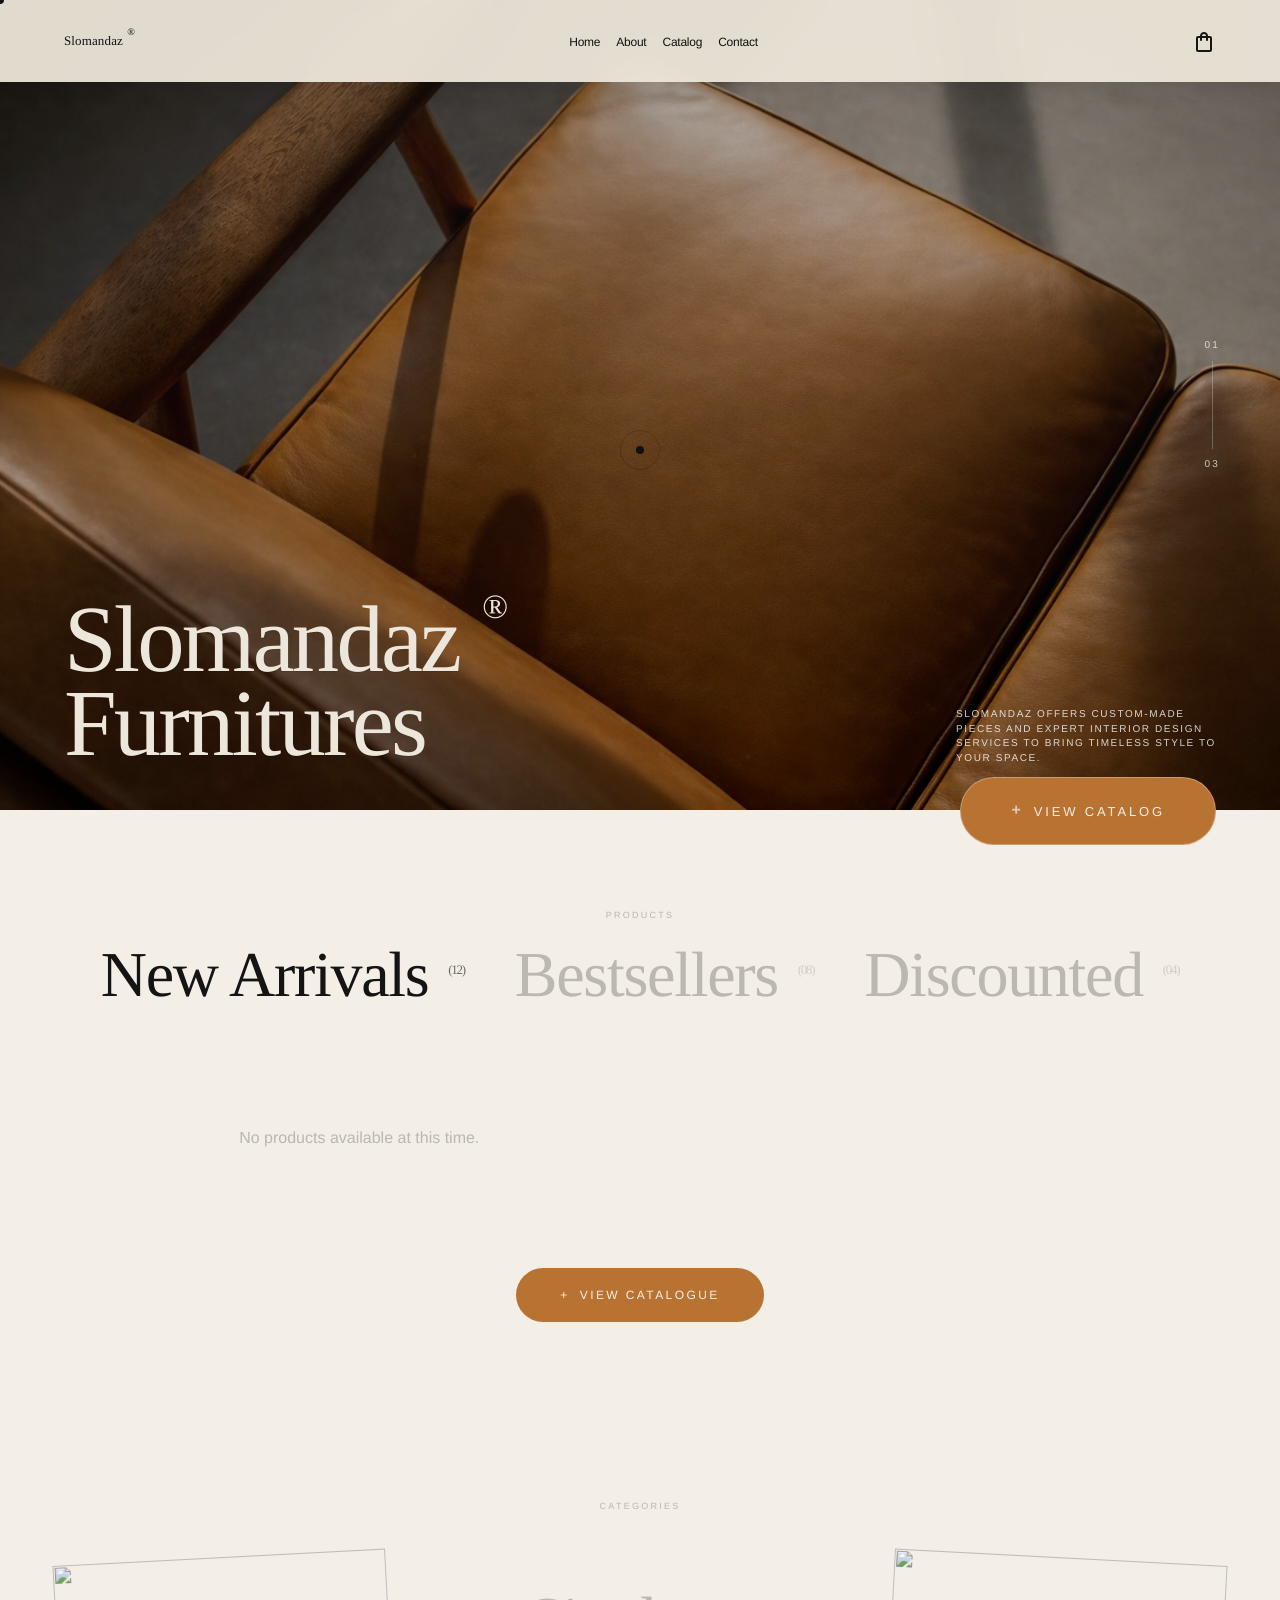
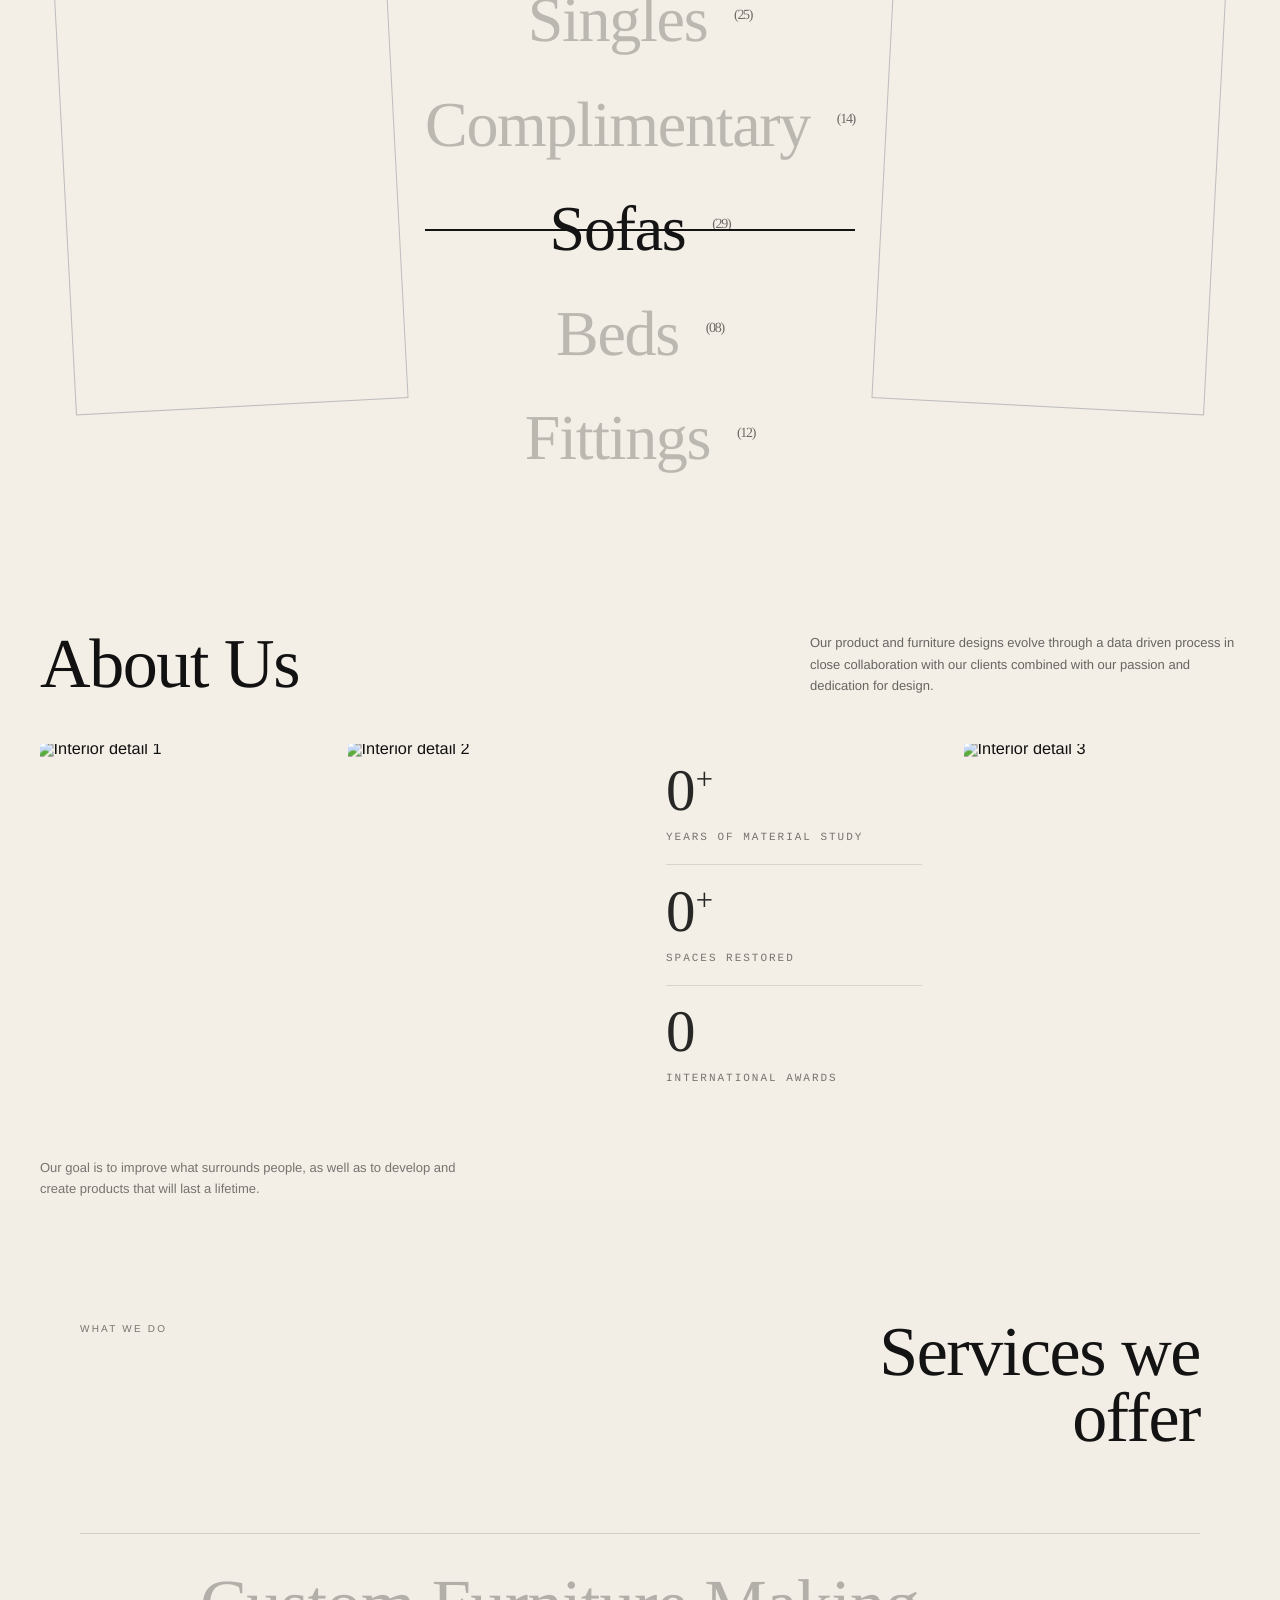
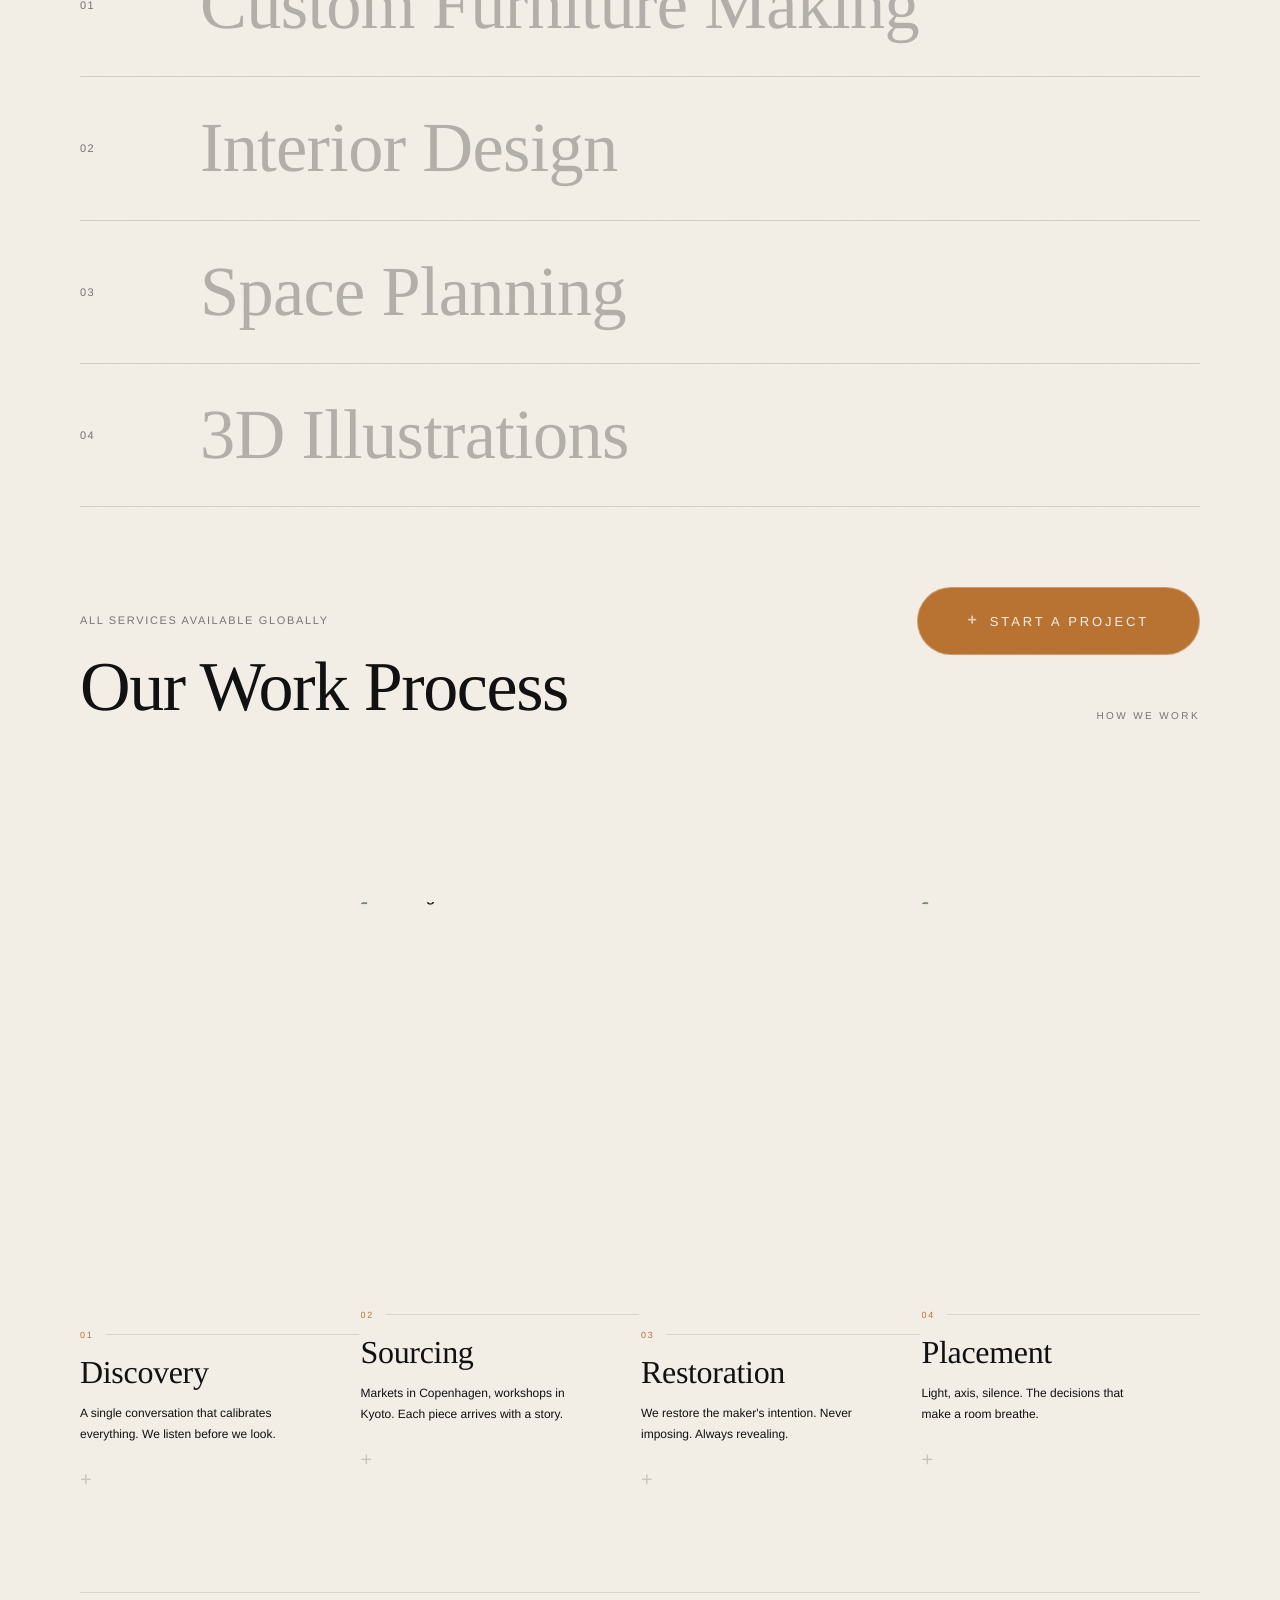
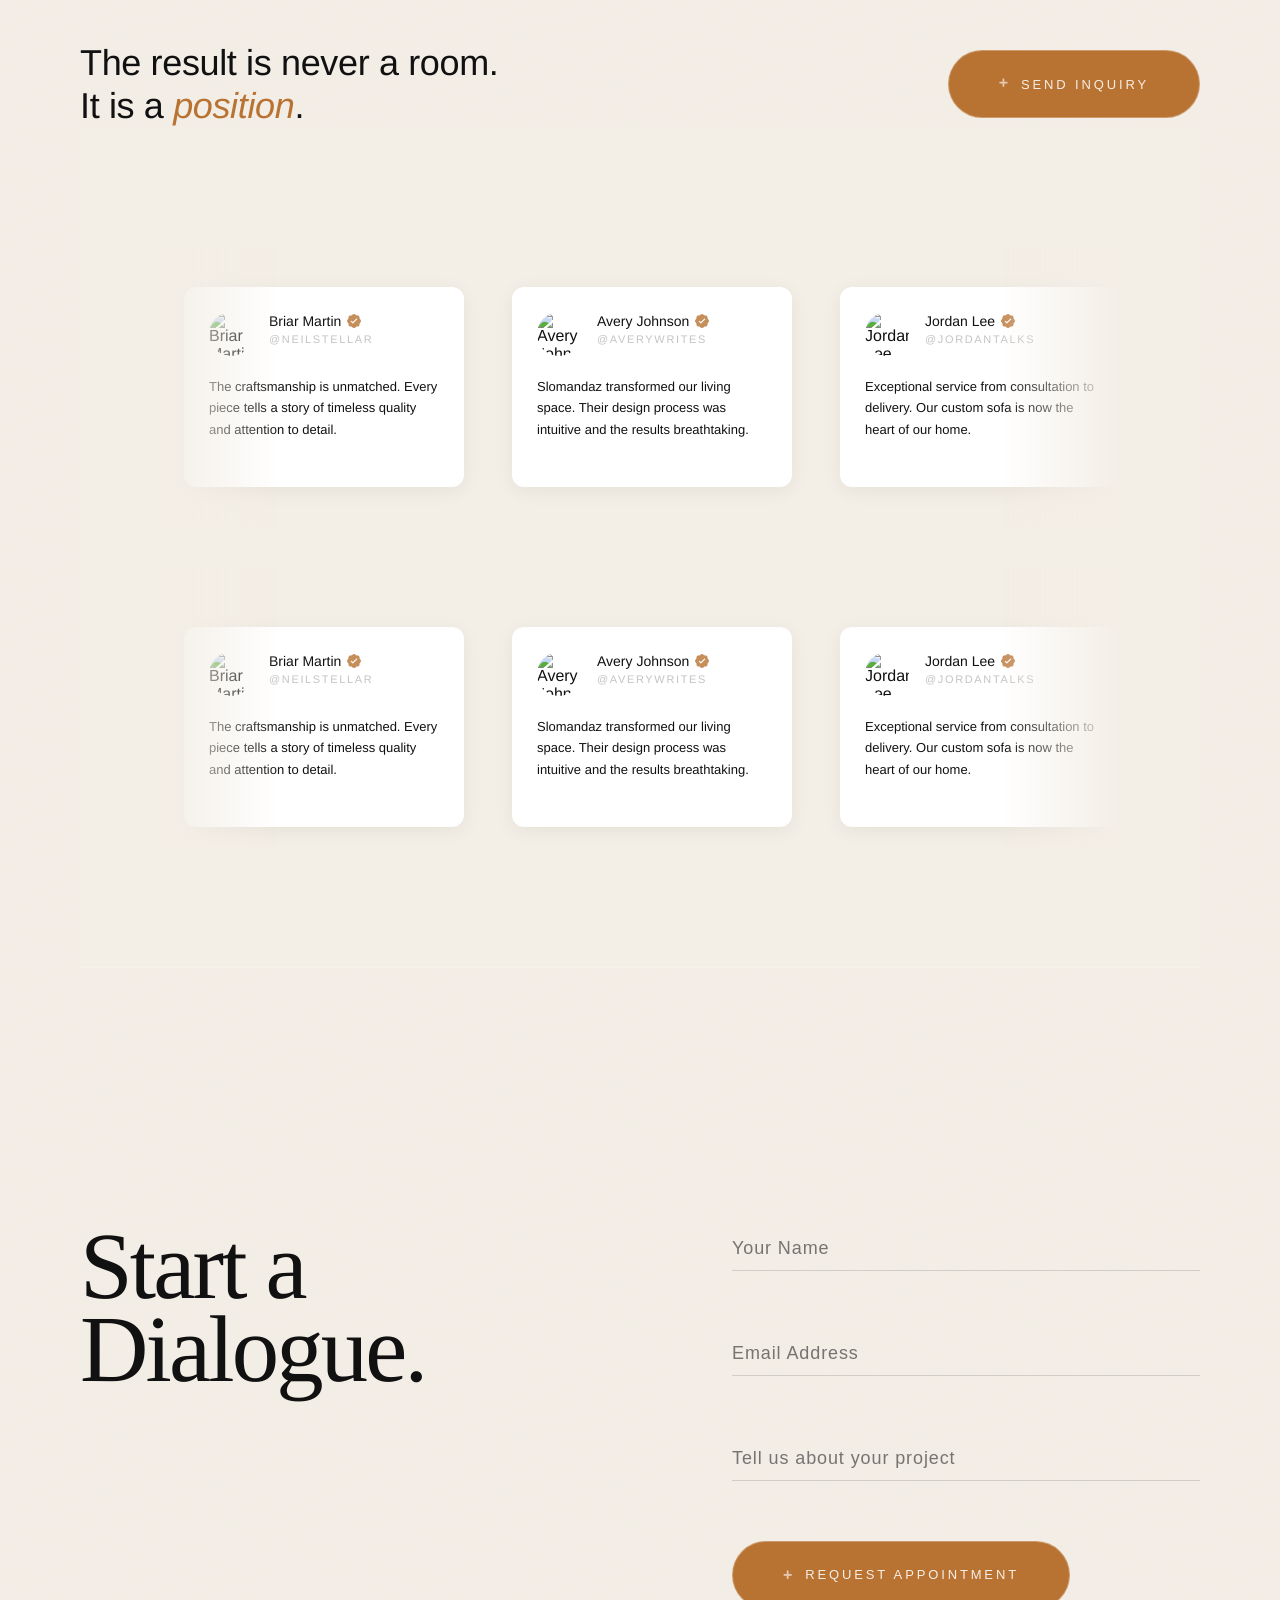
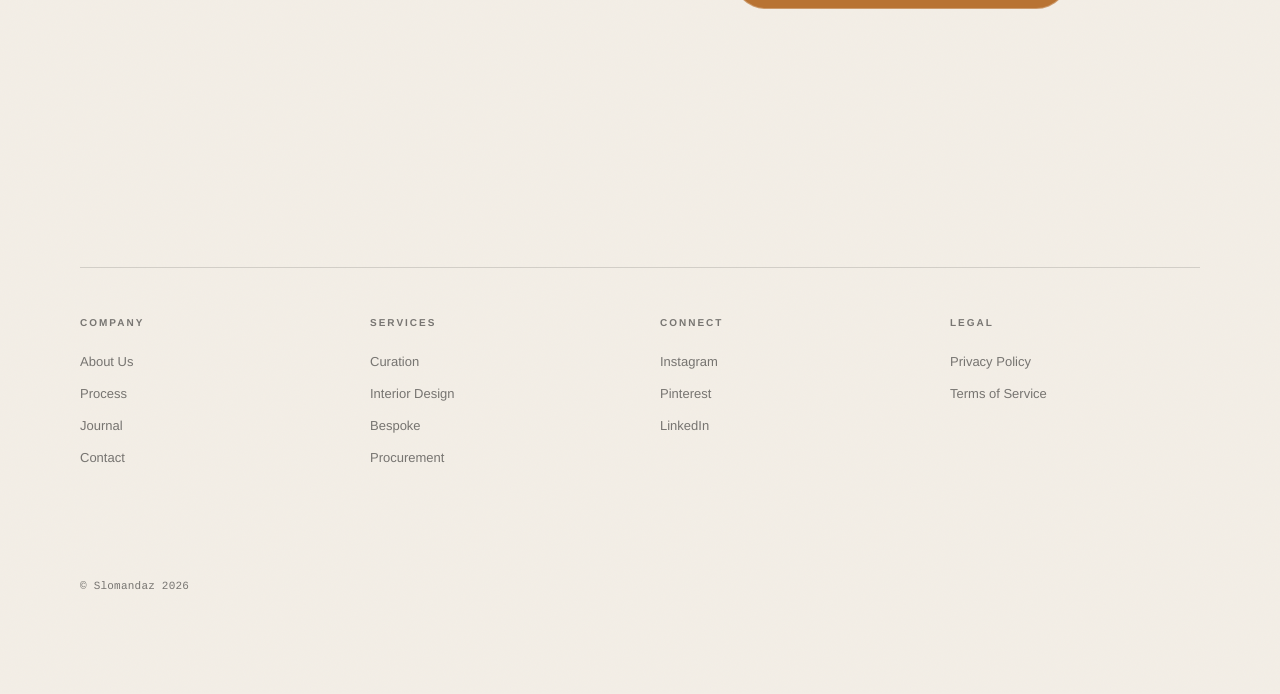
==== index.html @ 8cd2f69d "`Updated service title in index.html, removed animation in animations.js, and added styles in respon" ====
<!DOCTYPE html>
<html lang="en">
  <head>
    <meta charset="utf-8" />
    <meta name="viewport" content="width=device-width,initial-scale=1" />
    <title>Slomandaz Furnitures</title>

    <!-- Font (closest practical match) -->
    <link rel="preconnect" href="https://fonts.googleapis.com" />
    <link rel="preconnect" href="https://fonts.gstatic.com" crossorigin />
    <link
      href="https://fonts.googleapis.com/css2?family=Inter:wght@200;300;400;500;600&display=swap"
      rel="stylesheet"
    />
  <link href="https://fonts.googleapis.com/css2?family=Material+Symbols+Outlined" rel="stylesheet" />

    <!-- GSAP (KEEP) -->
    <script src="https://cdnjs.cloudflare.com/ajax/libs/gsap/3.12.5/gsap.min.js"></script>
    <script src="https://cdnjs.cloudflare.com/ajax/libs/gsap/3.12.5/ScrollTrigger.min.js"></script>
    <!-- Lenis Smooth Scroll -->
    <script src="https://unpkg.com/lenis@1.1.18/dist/lenis.min.js"></script>

    <link rel="stylesheet" href="styles/styles.css" />
    <link rel="stylesheet" href="styles/archive.css" />
    <link rel="stylesheet" href="styles/responsive.css" />
    <link rel="stylesheet" href="styles/testimonials.css" />
  </head>


  <body>
    <!-- CURSOR ELEMENTS -->
    <div class="cursor-dot"></div>
    <div class="cursor-outline"></div>

<header class="global-nav" role="banner" aria-label="Primary navigation">
   <div class="mini-logo">Slomandaz <sup>®</sup></div>

  <!-- Mobile Menu Toggle (visible only on mobile) -->

 <button class="menu-toggle" id="menuToggle" aria-expanded="false" aria-controls="navLinks">
      <span class="menu-toggle__label">menu</span>
      <span class="material-symbols-outlined">
arrow_drop_down
</span>
    </button>

  <nav class="link-matrix" aria-label="Site links">
    <div class="link-col" id="navLinks">
      <a class="navlink" href="/index.html" style="--i: 0">Home</a>
      <a href="/about/" class="navlink" style="--i: 1">About</a>
      <a class="navlink" href="/products/" style="--i: 2">Catalog</a>
      <a class="navlink" href="/contact/" style="--i: 3">Contact</a>
    </div>
  </nav>

  <!-- Tools -->
  <div class="hero__tools" aria-label="Tools">
    <button id="cartBtn" aria-label="Open Cart" class="cart-button">
      <span class="material-symbols-outlined">shopping_bag</span>
      <sup id="cartCount" class="cart-count-sup">0</sup>
    </button>
  </div>
</header>
    <!-- THE SLIDE-IN DRAWER (Fixed Position) - Moved outside header to avoid mix-blend-mode -->
   <!-- CART DRAWER SYSTEM -->
<div id="cartOverlay"></div>
<div id="cartDrawer">
  
     <div class="cart-drawer-header">
        <h3>Your Selection</h3>
        <button id="closeCartBtn">&times;</button>
      </div>

      <!-- Drawer Body (Items) -->
      <div id="cartItemsContainer">
        <!-- Empty State Default -->
        <div id="emptyState">
          <p>Your bag is empty.</p>
        </div>
        <!-- Items Inject Here -->
      </div>

      <!-- Drawer Footer -->
      <div class="cart-drawer-footer">
        <div class="cart-total-section">
          <span>Total</span>
          <span id="cartTotal">$0</span>
        </div>
        <button id="checkoutBtn" disabled>Send via WhatsApp</button>
        <p class="checkout-info">
          By sending, you authorize us to contact you regarding your order.
        </p>
      </div>
    </div> 


    <!-- =========================
       HERO
  ========================= -->
    <section class="hero" id="top">
      <!-- replace with actual hero macro chair photo -->
      <img
        class="hero__media"
        src="assets/imgs/b_SOMETHING_EXACTLY_LI.png"
        alt="Macro view of vintage leather chair"
      />

      <div class="hero__pager" aria-label="Pagination">
        <div>01</div>
        <div class="bar" aria-hidden="true"></div>
        <div>03</div>
      </div>


      <div class="hero__content">
        <div class="hero__brand">Slomandaz <sup>®</sup> <br>Furnitures</div>
        <div class="hero__descriptor">
          SLOMANDAZ offers custom-made pieces and expert interior design services
          to bring timeless style to your space.
        </div>
      </div>

    </section>

    <!-- =========================
       PRODUCT ARCHIVE SECTION
  ========================= -->
    <!-- Archive Section (replace existing) -->
    <section class="archive-section" id="archive">
  <a href="/products/index.html" class="hero-cta cta">View Catalog</a>
  <!-- Tabs -->
  <div class="archive-header">
    <span class="section-label">Products</span>
    <div class="tabs-container">
      <div class="tab active" data-tab="new">New Arrivals <sup>(12)</sup></div>
      <div class="tab" data-tab="best">Bestsellers <sup>(08)</sup></div>
      <div class="tab" data-tab="sale">Discounted <sup>(04)</sup></div>
    </div>
  </div>

  <!-- Grid Container with Loader (only covers grid area) -->
  <div class="grid-wrapper">
    <div class="archive-loader" id="archiveLoader">
      <div class="gooey">
        <span class="dot"></span>
        <div class="dots">
          <span></span>
          <span></span>
          <span></span>
        </div>
      </div>
    </div>
    <div class="archive-grid" id="archiveGrid">
      <!-- Products injected here by JS -->
    </div>
  </div>

  <!-- CTA -->
  <div class="archive-footer">
    <a href="products.html" class="archive-cta">
      <span>+</span> View Catalogue
    </a>
  </div>
</section>
    <section class="category-section">
      <!-- LEFT IMAGE CONTAINER -->
      <div class="fixed-frame frame-left">
        <div class="layer active">
          <img
            src="https://images.unsplash.com/photo-1592078615290-033ee584e267?q=80&w=600&auto=format&fit=crop"
            alt=""
          />
        </div>
        <div class="layer">
          <img
            src="https://images.unsplash.com/photo-1567538096630-e0c55bd6374c?q=80&w=600&auto=format&fit=crop"
            alt=""
          />
        </div>
        <div class="layer">
          <img
            src="https://images.unsplash.com/photo-1519947486511-46149fa0a254?q=80&w=600&auto=format&fit=crop"
            alt=""
          />
        </div>
        <div class="layer">
          <img
            src="https://images.unsplash.com/photo-1532372320572-cda25653a26d?q=80&w=600&auto=format&fit=crop"
            alt=""
          />
        </div>
        <div class="layer">
          <img
            src="https://images.unsplash.com/photo-1567538096630-e0c55bd6374c?q=80&w=600&auto=format&fit=crop"
            alt=""
          />
        </div>
      </div>

      <!-- RIGHT IMAGE CONTAINER -->
      <div class="fixed-frame frame-right">
        <div class="layer active">
          <img
            src="https://images.unsplash.com/photo-1592078615290-033ee584e267?q=80&w=600&auto=format&fit=crop"
            alt=""
          />
        </div>
        <div class="layer">
          <img
            src="https://images.unsplash.com/photo-1567538096630-e0c55bd6374c?q=80&w=600&auto=format&fit=crop"
            alt=""
          />
        </div>
        <div class="layer">
          <img
            src="https://images.unsplash.com/photo-1519947486511-46149fa0a254?q=80&w=600&auto=format&fit=crop"
            alt=""
          />
        </div>
        <div class="layer">
          <img
            src="https://images.unsplash.com/photo-1532372320572-cda25653a26d?q=80&w=600&auto=format&fit=crop"
            alt=""
          />
        </div>
        <div class="layer">
          <img
            src="https://images.unsplash.com/photo-1567538096630-e0c55bd6374c?q=80&w=600&auto=format&fit=crop"
            alt=""
          />
        </div>
      </div>

      <!-- CENTER TEXT -->
      <div class="spine-container">
        <span class="section-label">Categories</span>

        <ul class="category-list">
          <li class="category-item" data-cat="singles">
            <span class="category-text"
              >Singles <sup class="category-count">(25)</sup></span
            >
            <span class="strike-line"></span>
          </li>

          <li class="category-item" data-cat="complimentary">
            <span class="category-text"
              >Complimentary <sup class="category-count">(14)</sup></span
            >
            <span class="strike-line"></span>
          </li>

          <!-- Active Default -->
          <li class="category-item is-active" data-cat="sofas">
            <span class="category-text"
              >Sofas <sup class="category-count">(29)</sup></span
            >
            <span class="strike-line"></span>
          </li>

          <li class="category-item" data-cat="beds">
            <span class="category-text"
              >Beds <sup class="category-count">(08)</sup></span
            >
            <span class="strike-line"></span>
          </li>

          <li class="category-item" data-cat="fittings">
            <span class="category-text"
              >Fittings <sup class="category-count">(12)</sup></span
            >
            <span class="strike-line"></span>
          </li>
        </ul>
      </div>
    </section>
    <section class="noden-about" aria-label="About Us">
      <div class="noden-about__grid">
        <!-- Row 1 -->
        <h2 class="noden-about__title">About Us</h2>

        <p class="noden-about__intro">
          Our product and furniture designs evolve through a data driven process
          in close collaboration with our clients combined with our passion and
          dedication for design.
        </p>

        <!-- Row 2 -->
        <figure class="noden-about__img noden-about__img--1">
          <img
            src="https://images.unsplash.com/photo-1592078615290-033ee584e267?q=80&w=900&auto=format&fit=crop"
            alt="Interior detail 1"
          />
        </figure>

        <figure class="noden-about__img noden-about__img--2">
          <img
            src="https://images.unsplash.com/photo-1567538096630-e0c55bd6374c?q=80&w=600&auto=format&fit=crop"
            alt="Interior detail 2"
          />
        </figure>

        <!-- col-3 intentionally empty in Row 2 -->
        <div class="noden-about__empty" aria-hidden="true">
          <div class="noden-about__stats" aria-label="About statistics">
            <div class="noden-about__stat">
              <div class="noden-about__statNum">
                <span data-count="12">0</span
                ><span class="noden-about__plus">+</span>
              </div>
              <div class="noden-about__statLbl">Years of Material Study</div>
            </div>

            <div class="noden-about__statDivider" aria-hidden="true"></div>

            <div class="noden-about__stat">
              <div class="noden-about__statNum">
                <span data-count="300">0</span
                ><span class="noden-about__plus">+</span>
              </div>
              <div class="noden-about__statLbl">Spaces Restored</div>
            </div>

            <div class="noden-about__statDivider" aria-hidden="true"></div>

            <div class="noden-about__stat">
              <div class="noden-about__statNum">
                <span data-count="6">0</span>
              </div>
              <div class="noden-about__statLbl">International Awards</div>
            </div>
          </div>
        </div>

        <figure class="noden-about__img noden-about__img--3">
          <img
            src="https://images.unsplash.com/photo-1519947486511-46149fa0a254?q=80&w=600&auto=format&fit=crop"
            alt="Interior detail 3"
          />
        </figure>

        <!-- Row 3 -->
        <p class="noden-about__goal">
          Our goal is to improve what surrounds people, as well as to develop
          and create products that will last a lifetime.
        </p>

        <!-- col-2 left intentionally blank in Row 3 to keep the asymmetry -->
        <div class="noden-about__blank" aria-hidden="true"></div>

        <!-- col-3 gets the image directly under the empty col-3 from Row 2 -->

        <!-- col-4 intentionally blank in Row 3 -->
        <div class="noden-about__blank" aria-hidden="true"></div>
      </div>
    </section>

    <!-- CUSTOM CURSOR -->
    <div class="cursor-dot" id="cursorDot"></div>

    <!-- FLOATING TEXTURE PREVIEW -->
    <div class="cursor-preview" id="cursorPreview">
      <img src="" alt="" id="previewImg" />
      <div class="cursor-preview-label" id="previewLabel"></div>
    </div>

    <!-- ════════════════════════════════════════
     SERVICES SECTION
════════════════════════════════════════ -->
    <section class="services-section" id="services">
      <div class="ambient-grain"></div>
      <!-- Optional Counter -->
      <!-- <div class="section-counter">05 — Services</div> -->

      <!-- Header -->
      <div class="services-header">
        
        <span class="services-eyebrow">What We Do</span>
        <h1  class="services-headline"> Services we offer</h1>
      </div>

      <!-- Service List -->
      <ul class="services-list" id="servicesList">
        <!-- Service 01 -->
        <li class="service-row">
          <div class="service-row-inner">
            <span class="service-num">01</span>
            <span class="service-title">Custom Furniture Making</span>
            <span class="service-tag">Signature</span>
            <span class="service-desc"
              >Handpicked objects, each carrying a provenance worth
              knowing.</span
            >
          </div>
        </li>

        <!-- Service 02 -->
        <li class="service-row">
          <div class="service-row-inner">
            <span class="service-num">02</span>
            <span class="service-title">Interior Design</span>
            <span class="service-tag">Full-Service</span>
            <span class="service-desc"
              >Spaces shaped around how you actually live, not a mood
              board.</span
            >
          </div>
        </li>

        <!-- Service 03 -->
        <li class="service-row">
          <div class="service-row-inner">
            <span class="service-num">03</span>
            <span class="service-title">Space Planning</span>
            <span class="service-tag">Made-to-Order</span>
            <span class="service-desc"
              >Custom commissions in timber, metal, and woven textiles.</span
            >
          </div>
        </li>

        <!-- Service 04 -->
        <li class="service-row">
          <div class="service-row-inner">
            <span class="service-num">04</span>
            <span class="service-title">3D Illustrations</span>
            <span class="service-tag">Editorial</span>
            <span class="service-desc"
              >Still-life compositions for homes, shoots, and showrooms.</span
            >
          </div>
        </li>
      </ul>

      <!-- Footer Bar -->
      <div class="services-footer">
        <span class="services-footer-note"
          >All services available globally</span
        >
        <a href="#contact" class="services-cta cta">Start a Project</a>
      </div>
   

    <section class="process" id="process">
      <div class="process-header">
        <h1 class="process-title">Our Work Process</h1>
        <span class="process-label">how we work</span>
      </div>

      <div class="steps">
        <div class="step">
          <div class="step-image">
            <img
              src="https://images.unsplash.com/photo-1600585154340-be6161a56a0c?w=700&q=85"
              alt="Discovery"
            />
          </div>
          <div class="step-body">
            <div class="step-meta">
              <span class="step-num">01</span>
              <span class="step-line"></span>
            </div>
            <h3 class="step-name">Discovery</h3>
            <p class="step-desc">
              A single conversation that calibrates everything. We listen before
              we look.
            </p>
            <span class="step-plus">+</span>
          </div>
        </div>

        <div class="step">
          <div class="step-image">
            <img
              src="https://images.unsplash.com/photo-1555041469-a586c61ea9bc?w=700&q=85"
              alt="Sourcing"
            />
          </div>
          <div class="step-body">
            <div class="step-meta">
              <span class="step-num">02</span>
              <span class="step-line"></span>
            </div>
            <h3 class="step-name">Sourcing</h3>
            <p class="step-desc">
              Markets in Copenhagen, workshops in Kyoto. Each piece arrives with
              a story.
            </p>
            <span class="step-plus">+</span>
          </div>
        </div>

        <div class="step">
          <div class="step-image">
            <img
              src="https://images.unsplash.com/photo-1538688525198-9b88f6f53126?w=700&q=85"
              alt="Restoration"
            />
          </div>
          <div class="step-body">
            <div class="step-meta">
              <span class="step-num">03</span>
              <span class="step-line"></span>
            </div>
            <h3 class="step-name">Restoration</h3>
            <p class="step-desc">
              We restore the maker's intention. Never imposing. Always
              revealing.
            </p>
            <span class="step-plus">+</span>
          </div>
        </div>

        <div class="step">
          <div class="step-image">
            <img
              src="https://images.unsplash.com/photo-1524758631624-e2822e304c36?w=700&q=85"
              alt="Placement"
            />
          </div>
          <div class="step-body">
            <div class="step-meta">
              <span class="step-num">04</span>
              <span class="step-line"></span>
            </div>
            <h3 class="step-name">Placement</h3>
            <p class="step-desc">
              Light, axis, silence. The decisions that make a room breathe.
            </p>
            <span class="step-plus">+</span>
          </div>
        </div>
      </div>

      <div class="process-footer">
        <p class="process-footer-quote">
          The result is never a room.<br />
          It is a <em>position</em>.
        </p>
        <a href="#contact" class="process-cta cta">Send Inquiry</a>
      </div>
    </section>

    <!-- Testimonials Marquee Section -->
    <section class="testimonials-section">
      <div class="marquee-row">
        <div class="marquee-inner" id="row1"></div>
      </div>
      <div class="marquee-row">
        <div class="marquee-inner marquee-reverse" id="row2"></div>
      </div>
    </section>

<section class="contact">

  <div class="contact-inner">
    <!-- LEFT -->
    <div class="contact-headline">
      <span>Start a</span>
      <span>Dialogue.</span>
    </div>

    <!-- RIGHT - FIXED FORM -->
    <form class="contact-form" id="quickContactForm">
      <div class="form-group">
        <input 
          class="form-input" 
          id="quickName"
          name="name"
          type="text" 
          placeholder="Your Name"
          required 
        />
        <div class="form-line"></div>
        <div class="form-accent"></div>
      </div>

      <div class="form-group">
        <input 
          class="form-input"
          id="quickEmail" 
          name="email"
          type="email"
          placeholder="Email Address"
          required 
        />
        <div class="form-line"></div>
        <div class="form-accent"></div>
      </div>

      <div class="form-group">
        <input 
          class="form-input"
          id="quickMessage"
          name="message" 
          type="text"
          placeholder="Tell us about your project"
          required 
        />
        <div class="form-line"></div>
        <div class="form-accent"></div>
      </div>

      <button type="submit" class="contact-cta cta">request appointment</button>
    </form>
  </div>
</section>
    <!-- FINAL FOOTER -->
    <footer class="site-footer">
      <div class="footer-grid">
        <div class="footer-column">
          <h4>Company</h4>
          <ul>
            <li><a href="#">About Us</a></li>
            <li><a href="#">Process</a></li>
            <li><a href="#">Journal</a></li>
            <li><a href="#">Contact</a></li>
          </ul>
        </div>
        <div class="footer-column">
          <h4>Services</h4>
          <ul>
            <li><a href="#">Curation</a></li>
            <li><a href="#">Interior Design</a></li>
            <li><a href="#">Bespoke</a></li>
            <li><a href="#">Procurement</a></li>
          </ul>
        </div>
        <div class="footer-column">
          <h4>Connect</h4>
          <ul>
            <li><a href="#">Instagram</a></li>
            <li><a href="#">Pinterest</a></li>
            <li><a href="#">LinkedIn</a></li>
          </ul>
        </div>
        <div class="footer-column">
          <h4>Legal</h4>
          <ul>
            <li><a href="#">Privacy Policy</a></li>
            <li><a href="#">Terms of Service</a></li>
          </ul>
        </div>
      </div>
      <div class="footer-bottom">
        <span class="copyright">© Slomandaz 2026</span>
      </div>
    </footer>

    <script src="js/scripts.js"></script>
    <script src="js/animations.js"></script>
    <script src="js/products.js"></script>
    <script src="js/archive.js"></script>
    

    <script src="js/category.js"></script>
<script src="js/contact-form.js"></script>
    <script src="js/cart.js"></script>
    <script src="js/cursor.js"></script>
    <script src="js/previews.js"></script>
    <script src="js/testimonials.js"></script>
    <script>
      // Category sync for index.html - simplified
      document.addEventListener("DOMContentLoaded", async () => {

        // Load products and update counts
        await window.ProductsLib.loadProducts();
        window.ProductsLib.updateCategoryCounts();
        
        // Init category section (defined in category.js)
        if (window.initCategorySection) {
          window.initCategorySection();
        }
      });
    </script>

<script>
  document.addEventListener('DOMContentLoaded', () => {
    // Initialize ALL forms on page
    window.FormCompiler.init('contactForm', {
      pageTitle: 'Contact Page'
    });
    
    window.FormCompiler.init('quickContactForm', {
      pageTitle: 'Homepage Quick Contact'
    });
  });
</script>
</body>
</html>
---- styles/styles.css ----
/*
  ==========================================================
  NODEN® HERO — “Macro Materiality + Heritage Minimalism”
  Key decisions:
  - Full-bleed macro hero image
  - Header segmented into utility zones with ultra-small uppercase text
  - Oversized bottom-left wordmark
  - Bottom-right descriptor block
  - Far-right vertical pagination
  - Below: products band with category tabs + product row
  ==========================================================
*/

:root {
  --bone: #ede6da; /* bone-white wordmark */
  --bone-2: #f3eee6; /* slightly warmer UI white */
  --ink: #141414; /* for product band text */
  --muted: rgba(255, 255, 255, 0.72);
  --muted-2: rgba(20, 20, 20, 0.55);

  --divider: rgba(26, 26, 24, 0.15);
  --copper: #b87333;
  --hero-tint: rgba(33, 31, 28, 0.18);
  --hero-tint-2: rgba(33, 31, 28, 0.36);

  --line: rgba(255, 255, 255, 0.24);
  --line-dark: rgba(20, 20, 20, 0.12);

  --pad-x: clamp(18px, 3.2vw, 42px);
  --pad-y: clamp(16px, 2.2vw, 34px);
  --font-heading: "Times New Roman", Georgia, serif;
  --font-sans: "Helvetica Neue", Arial, sans-serif;
}

* {
  box-sizing: border-box;
  margin: 0;
  padding: 0;
}

body {
  font-family: var(--font-sans);
  background: var(--bone-2);
  color: #111;
  -webkit-font-smoothing: antialiased;
  text-rendering: geometricPrecision;
}

a {
  color: inherit;
  text-decoration: none;
}
ul {
  list-style: none;
}

/* ════════════════════════════════════════
   SITE-WIDE CUSTOM CURSOR SYSTEM
════════════════════════════════════════ */

/* 1. HIDE THE DEFAULT CURSOR */
/* Apply to body and all interactive elements */
body,
a,
button,
.tab,
.product-card,
.category-item,
.quiet-exit-cta {
  cursor: none !important; /* Force hide */
}

/* 2. CORE CURSOR ELEMENTS */
.cursor-dot,
.cursor-outline {
  position: fixed;
  top: 0;
  left: 0;
  pointer-events: none;
  border-radius: 50%;
  z-index: 11000;
  transform: translate(-50%, -50%);
}

/* THE SNAPPY INNER DOT */
.cursor-dot {
  width: 8px;
  height: 8px;
  background-color: #111111; /* --ink from your design */
  transition: transform 0.2s ease, opacity 0.3s ease;
}

/* THE BUTTERY OUTER RING */
.cursor-outline {
  width: 40px;
  height: 40px;
  border: 1px solid rgba(17, 17, 17, 0.2);
  will-change: transform;
  transition: width 0.4s cubic-bezier(0.16, 1, 0.3, 1),
    height 0.4s cubic-bezier(0.16, 1, 0.3, 1), border-color 0.4s ease,
    background-color 0.4s ease;
}

/* HIDE ON TOUCH DEVICES */
@media (pointer: coarse) {
  .cursor-dot,
  .cursor-outline {
    display: none;
  }
  /* Restore default cursor on touch devices */
  body,
  a,
  button,
  .tab,
  .product-card,
  .category-item,
  .quiet-exit-cta {
    cursor: auto !important;
  }
}

/* 3. INTERACTIVE STATES (via JS body classes) */

/* --- POINTER STATE --- */
/* For links, buttons, tabs etc. */
body.cursor-pointer .cursor-dot {
  opacity: 0;
}

body.cursor-pointer .cursor-outline {
  width: 60px;
  height: 60px;
  border-color: rgba(184, 115, 51, 0.5); /* --accent */
  background-color: rgba(184, 115, 51, 0.1);
}

/* --- TEXT STATE --- */
/* For paragraphs, headlines */
body.cursor-text .cursor-outline {
  width: 2px;
  height: 28px;
  border-radius: 2px;
  border-color: #111111;
  background-color: #111111;
}

/* --- DRAG STATE --- */
/* For the product archive reel */
body.cursor-drag .cursor-outline {
  width: 80px;
  height: 50px;
  border-radius: 40px;
  border-color: rgba(17, 17, 17, 0.3);
}

body.cursor-drag .cursor-outline::before,
body.cursor-drag .cursor-outline::after {
  content: "";
  position: absolute;
  top: 50%;
  width: 0;
  height: 0;
  border-top: 6px solid transparent;
  border-bottom: 6px solid transparent;
  opacity: 0.8;
}

body.cursor-drag .cursor-outline::before {
  /* Left arrow */
  left: 10px;
  transform: translateY(-50%);
  border-right: 8px solid #111111;
}

body.cursor-drag .cursor-outline::after {
  /* Right arrow */
  right: 10px;
  transform: translateY(-50%);
  border-left: 8px solid #111111;
}

/* --- SERVICES PREVIEW OVERRIDE --- */
/* This ensures the special services cursor still works */
body.cursor-services .cursor-outline {
  opacity: 0; /* Hide the global outline */
}

/* --- PRODUCT DETAILS CURSOR STATE --- */
body.cursor-product-details .cursor-dot {
  width: 12px;
  height: 12px;
  background-color: #ff9500;
  opacity: 1;
}

body.cursor-product-details .cursor-outline {
  width: 80px;
  height: 80px;
  border: 2px solid var(--copper);
  background: rgba(184, 115, 51, 0.1);
  display: flex;
  align-items: center;
  justify-content: center;
  font-family: var(--font-sans);
  font-size: 9px;
  font-weight: 500;
  letter-spacing: 0.2em;
  color: var(--copper);
  text-transform: uppercase;
}

body.cursor-product-details .cursor-outline::before {
  content: "VIEW DETAILS";
}

/* ════════════════════════════════════════
   FLEXIBLE PREVIEW ENHANCEMENTS
════════════════════════════════════════ */
.cursor-preview {
  position: fixed;
  width: 180px;
  height: 220px;
  pointer-events: none;
  z-index: 9998;
  border-radius: 4px;
  overflow: hidden;
  opacity: 0;
  transform: translate(-50%, -50%) scale(0.9);
  backdrop-filter: blur(20px);
  background: rgba(228, 224, 219, 0.9); /* --stone with slight transparency */
  box-shadow: 0 8px 32px rgba(0, 0, 0, 0.12);
  transition: all 0.4s cubic-bezier(0.16, 1, 0.3, 1);
  will-change: transform, opacity;
}

.cursor-preview img {
  width: 100%;
  height: 80%;
  object-fit: cover;
  display: block;
  opacity: 0;
  transition: opacity 0.4s ease;
}

.cursor-preview-label {
  position: absolute;
  bottom: 0;
  left: 0;
  right: 0;
  padding: 12px 16px 12px;
  background: linear-gradient(transparent, rgba(0, 0, 0, 0.6));
  color: #fff;
  font-family: "Inter", sans-serif;
  font-size: 10px;
  font-weight: 400;
  letter-spacing: 0.15em;
  text-transform: uppercase;
  text-align: center;
  opacity: 0;
  transition: opacity 0.4s ease;
}

/* IMAGE MODE */
.cursor-preview.preview-image img {
  opacity: 1;
}
.cursor-preview.preview-image .cursor-preview-label {
  opacity: 1;
}

/* TEXT-ONLY MODE (Products/CTAs) */
.cursor-preview:not(.preview-image) {
  width: 140px;
  height: auto;
  min-height: 40px;
  padding: 16px;
  background: rgba(17, 17, 17, 0.92);
  color: #fff;
}

.cursor-preview:not(.preview-image) img {
  display: none;
}
.cursor-preview:not(.preview-image) .cursor-preview-label {
  background: none;
  opacity: 1;
  font-size: 12px;
  letter-spacing: 0.05em;
  padding: 0;
}

/* ═══════════════════════════════════════════════════════════
   PRODUCT HOVER CURSOR PREVIEW
═════════════════════════════════════════════════════════ */

.product-cursor-preview {
  position: fixed;
  top: 0;
  left: 0;
  pointer-events: none;
  z-index: 9998;
  opacity: 0;
  transform: translate(0, 0);
  transition: opacity 0.25s ease;
}

.product-cursor-preview.visible {
  opacity: 1;
}

.product-cursor-text {
  display: block;
  background: rgba(20, 20, 20, 0.9);
  color: #fff;
  padding: 10px 16px;
  border-radius: 6px;
  font-size: 11px;
  font-weight: 500;
  letter-spacing: 0.04em;
  white-space: nowrap;
  backdrop-filter: blur(8px);
  border: 1px solid rgba(184, 115, 51, 0.3);
}

/* ════════════════════════════════════════
   CART DRAWER (Exempt from blend mode)
════════════════════════════════════════ */
/* =========================================
   CART DRAWER SYSTEM - PREMIUM STYLING
========================================= */

#cartCount {
  background: var(--copper);
  color: #fff;
  border-radius: 50%;
  width: 18px;
  height: 18px;
  display: flex;
  align-items: center;
  justify-content: center;
  font-size: 10px;
  font-weight: bold;
  
  
}

#cartOverlay {
  position: fixed;
  inset: 0;
  background: rgba(20, 20, 20, 0.4);
  backdrop-filter: blur(2px);
  z-index: 9998;
  opacity: 0;
  pointer-events: none;
  transition: opacity 0.3s ease;
  mix-blend-mode: normal !important;
}

#cartDrawer {
  position: fixed;
  top: 0;
  right: -100%; /* Hidden off-screen */
  width: 100%;
  max-width: 450px;
  height: 100vh;
  background: #f3eee6; /* Bone color */
  z-index: 9999;
  box-shadow: -5px 0 40px rgba(0, 0, 0, 0.08);
  transition: right 0.4s cubic-bezier(0.16, 1, 0.3, 1);
  display: flex;
  flex-direction: column;
  mix-blend-mode: normal !important;
}

/* Header Section */
.cart-drawer-header {
  padding: 24px 30px;
  border-bottom: 1px solid rgba(26, 26, 24, 0.12);
  display: flex;
  justify-content: space-between;
  align-items: center;
}

.cart-drawer-header h3 {
  font-family: var(--font-heading);
  font-size: 24px;
  letter-spacing: -0.02em;
  margin: 0;
  color: var(--ink);
}

#closeCartBtn {
  background: none;
  border: none;
  cursor: pointer;
  font-size: 28px;
  line-height: 1;
  color: var(--muted-2);
}

/* =========================================
   CART DRAWER FIXES & UPGRADES
========================================= */

/* SCROLL FIX: Ensures only the list scrolls, not the body */
#cartItemsContainer {
  flex: 1;
  overflow-y: auto !important; /* Forces scroll here */
  padding: 24px 30px;
}

/* --- QUANTITY CONTROLS STYLING --- */
.cart-item-qty-wrapper {
  display: flex;
  align-items: center;
  gap: 8px;
  background: rgba(0, 0, 0, 0.05);
  border-radius: 4px;
  padding: 2px 6px;
}

.btn-qty {
  width: 20px;
  height: 20px;
  border: 1px solid var(--divider);
  background: transparent;
  cursor: pointer;
  font-size: 14px;
  line-height: 16px;
  color: var(--ink);
  transition: all 0.2s;
  display: flex;
  align-items: center;
  justify-content: center;
}

.btn-qty:hover {
  background: var(--ink);
  color: #fff;
}

.cart-qty-text {
  font-size: 11px;
  min-width: 18px;
  text-align: center;
  font-weight: 500;
}

/* --- NEW CARD STYLING (No more inline styles) --- */
.cart-item-card {
  display: flex;
  gap: 16px;
  margin-bottom: 24px;
  animation: fadeIn 0.4s ease forwards;
  padding-bottom: 24px;
  border-bottom: 1px solid rgba(26, 26, 24, 0.08);
}

.cart-item-card:last-child {
  border-bottom: none;
  margin-bottom: 0;
  padding-bottom: 0;
}

.cart-item-img {
  width: 72px;
  height: 72px;
  object-fit: cover;
  border-radius: 4px;
  background: #fff;
}

.cart-item-details {
  flex: 1;
  display: flex;
  flex-direction: column;
  justify-content: space-between;
}

.cart-item-name {
  font-family: var(--font-sans);
  font-size: 14px;
  font-weight: 500;
  text-transform: uppercase;
  letter-spacing: 0.05em;
  margin-bottom: 4px;
  line-height: 1.3;
  color: var(--ink);
}

.cart-item-meta {
  font-size: 11px;
  color: var(--muted);
  text-transform: uppercase;
  letter-spacing: 0.1em;
  margin-bottom: 8px;
}

.cart-item-actions {
  display: flex;
  justify-content: space-between;
  align-items: center;
  margin-top: auto;
}

.cart-item-price {
  font-family: var(--font-heading);
  font-style: italic;
  font-size: 18px;
  color: var(--ink);
}

.btn-remove {
  background: none;
  border: none;
  font-family: var(--font-sans);
  font-size: 9px;
  text-transform: uppercase;
  letter-spacing: 0.15em;
  color: var(--muted);
  cursor: pointer;
  transition: color 0.2s ease;
}

.btn-remove:hover {
  color: #d9534f;
}

@keyframes fadeIn {
  from {
    opacity: 0;
    transform: translateY(10px);
  }
  to {
    opacity: 1;
    transform: translateY(0);
  }
}
/* ---------------------------------------- */

/* Footer Section */
.cart-drawer-footer {
  padding: 24px 30px;
  border-top: 1px solid rgba(26, 26, 24, 0.12);
  background: rgba(255, 255, 255, 0.4);
  backdrop-filter: blur(8px);
}

.cart-total-section {
  display: flex;
  justify-content: space-between;
  margin-bottom: 16px;
  font-family: var(--font-sans);
  font-weight: 500;
  font-size: 14px;
  letter-spacing: 0.1em;
  text-transform: uppercase;
}

#checkoutBtn {
  width: 100%;
  background: var(--ink);
  color: #fff;
  border: none;
  padding: 18px;
  border-radius: 4px;
  letter-spacing: 0.15em;
  font-size: 11px;
  text-transform: uppercase;
  font-weight: 500;
  cursor: pointer;
  transition: all 0.2s ease;
}

#checkoutBtn:hover:not(:disabled) {
  opacity: 0.9;
  transform: translateY(-1px);
}

#checkoutBtn:disabled {
  background: rgba(20, 20, 20, 0.2);
  color: rgba(0, 0, 0, 0.4);
  cursor: not-allowed;
}

.checkout-info {
  font-size: 9px;
  color: var(--muted);
  text-align: center;
  margin-top: 12px;
  line-height: 1.5;
}

/* =========================
   HERO
========================= */
.hero {
  position: relative;
  padding-top: 90px;
  min-height: 62vh;
  height: 90vh;
  overflow: hidden;
  background: #6f6a63; /* fallback if image fails */
}

.hero__media {
  position: absolute;
  inset: 0;
  width: 100%;
  height: 100%;
  object-fit: cover;
  transform: scale(1.04);
  filter: saturate(1.05) contrast(1.06);
}

/* Cinematic overlay to match “buttery” shadow transitions */
.hero::before {
  content: "";
  position: absolute;
  inset: 0;
  background: radial-gradient(
      1200px 700px at 60% 40%,
      rgba(0, 0, 0, 0) 0%,
      rgba(0, 0, 0, 0.16) 62%,
      rgba(0, 0, 0, 0.28) 100%
    ),
    linear-gradient(
      180deg,
      var(--hero-tint-2) 0%,
      var(--hero-tint) 46%,
      rgba(0, 0, 0, 0.1) 100%
    );

  pointer-events: none;
  z-index: 1;
}

/* =========================
   HEADER (4 utility zones)
========================= */
.global-nav {
  position: fixed;
  top: 0;
  left: 0;
  right: 0;
  z-index: 9999;
  padding: var(--pad-y) var(--pad-x);
  display: flex;
  justify-content: space-between;
  align-items: center;
  background: rgba(237, 230, 218, 0.95);
  backdrop-filter: blur(20px);
  box-shadow: 0 2px 20px rgba(0, 0, 0, 0.1);
  transition: all 0.4s cubic-bezier(0.16, 1, 0.3, 1);
}

.nav-right {
  display: flex;
  align-items: center;
  gap: 16px;
  margin-left: auto;
}
body.scrolled .global-nav {
  background: rgba(237, 230, 218, 0.88);
}

/* ─── Mini Logo ─── */
.mini-logo {
  font-size: 13px;
  letter-spacing: 0.01em;
  font-family: var(--font-heading);
  font-weight: 400;
  color: var(--ink);
  white-space: nowrap;
}
.mini-logo sup {
  font-size: 10px;
  top: -0.5em;
  position: relative;
  margin-left: 1px;
}

/* ─── Link Matrix / Nav Container ─── */
.link-matrix {
  justify-content: center;
  padding-top: 2px;
  position: relative;
}


/* ─── Link Column ─── */
.link-col {
  display: flex;
  flex-direction: row;
  gap: 12px;
  overflow: hidden;
}
.menu-toggle{
  display: flex;
  align-items: center;
  gap: 0;
}

/* ─── Navlink Base ─── */
.link-col {
  gap: 16px;
}

.navlink {
  font-size: 12px;
  text-transform: capitalize;
  letter-spacing: -0.02em;
  font-family: var(--font-sans);
  font-weight: 400;
  color: var(--ink);
  position: relative;
  display: block;
  transition: color 0.3s ease;
}
.navlink:hover {
  color: #666;
}

.navlink::after {
  content: "";
  position: absolute;
  top: 50%;
  left: 0;
  right: 0;
  height: 1.5px;
  background: currentColor;
  opacity: 0;
  transform: scaleX(0);
  transform-origin: left;
  transition: opacity 0.3s ease, transform 0.6s cubic-bezier(0.16, 1, 0.3, 1);
}
.navlink:hover::after {
  opacity: 1;
  transform: scaleX(1);
}



/* Navbar always visible - no collapsed states */


.menu-toggle {
  background: none !important;
  border: none !important;
  padding: 4px !important;
  margin: 0 !important;
  box-shadow: none !important;
  cursor: pointer;
  font-size: 24px;
  color: var(--ink);
  opacity: 0.85;
  transition: opacity 0.2s ease, color 0.2s ease;
}

.menu-toggle:hover {
  opacity: 1;
  color: #666;
}

.cart-button {
  background: none;
  display: flex;
  border: none;
  cursor: pointer;
  opacity: 0.9;
  transition: opacity 0.3s ease;
}

.cart-button:hover {
  opacity: 1;
}
@keyframes fadeIn {
  from {
    opacity: 0;
    transform: translateY(10px);
  }
  to {
    opacity: 1;
    transform: translateY(0);
  }
}

.hero-cta {
  position: absolute;
  right: var(--pad-x);
  top: -33px;
  z-index: 3;
  display: flex;
  align-items: center;
  gap: 10px;
  font-size: 13px;
  letter-spacing: 0.22em;
  text-transform: uppercase;
  color: rgba(255, 255, 255, 0.88);
  font-weight: 500;
  padding-inline: 50px;
  padding-block: 25px;
  background-color: var(--copper);
  border: 1px solid rgba(255, 255, 255, 0.28);
  border-radius: 100px;
  transition: all 0.4s cubic-bezier(0.16, 1, 0.3, 1);
  text-decoration: none;
  justify-content: center;
}

.hero-cta::before {
  content: "+";
  font-size: 16px;
  font-weight: 600;
  opacity: 0.7;
  transition: all 0.3s cubic-bezier(0.16, 1, 0.3, 1);
  transform: rotate(0deg);
  line-height: 1;
  flex-shrink: 0;
}
.hero-cta:hover::before {
  opacity: 1;
  transform: rotate(45deg);
}
.cta:hover {
  transform: translateX(4px);
}
.hero__tools {
  display: flex;
  gap: 18px;
  padding-top: 2px;
}

.tool {
  font-size: 10px;
  text-transform: uppercase;
  letter-spacing: 0.22em;
  color: rgba(255, 255, 255, 0.86);
  opacity: 0.9;
  white-space: nowrap;
}
.tool:hover {
  opacity: 1;
}

/* vertical pagination */
.hero__pager {
  position: absolute;
  top: 50%;
  right: calc(var(--pad-x) - 4px);
  transform: translateY(-50%);
  z-index: 4;
  display: flex;
  flex-direction: column;
  align-items: center;
  gap: 10px;
  color: rgba(255, 255, 255, 0.72);
  font-size: 10px;
  letter-spacing: 0.22em;
  text-transform: uppercase;
  user-select: none;
}
.hero__pager .bar {
  width: 0.5px;
  height: 88px;
  background: rgba(255, 255, 255, 0.25);
}

.hero__content {
  position: absolute;
  left: var(--pad-x);
  bottom: 44px;
  right: var(--pad-x);
  display: flex;
  justify-content: space-between;
  align-items: flex-end;
  gap: 2rem;
}

/* =========================
   Bottom-left monolith logo
========================= */
.hero__brand {
  /* position: absolute;
  left: var(--pad-x);
  bottom: 44px; */
  z-index: 3;
  font-weight: 300;
  font-size: clamp(56px, 7.4vw, 120px);
  letter-spacing: -0.03em;
  color:var(--bone) ;

  line-height: 0.88;
  text-shadow: 0 1px 0 rgba(0, 0, 0, 0.1);
  white-space: nowrap;

  font-family: var(--font-heading);
}
.hero__brand sup {
  font-size: 0.36em;
  top: -0.62em;
  position: relative;
  margin-left: 2px;
}

/* =========================
   Bottom-right descriptor
========================= */
.hero__descriptor {
  /* position: absolute;
  right: var(--pad-x);
  bottom: 56px; */
  z-index: 3;
  width: 260px;
  font-size: 10px;
  line-height: 1.45;
  letter-spacing: 0.16em;
  text-transform: uppercase;
  color: rgba(255, 255, 255, 0.8);
  text-align: left; /* feels more “technical” than center */
}

/* =========================
   RESPONSIVE
========================= */
@media (max-width: 900px) {
  .hero {
    height: 560px;
    min-height: 560px;
  }
  .hero__header {
    grid-template-columns: auto 1fr auto;
    row-gap: 14px;
  }
  .link-matrix {
    display: grid !important;
    grid-template-columns: 1fr;
    gap: 16px;
    margin-left: 0 !important;
    justify-content: center;
    opacity: 1;
  }
  .link-col {
    gap: 6px;
  } /* mobile: stacked nav visible */
  .hero__descriptor {
    width: 220px;
  }
  .rail {
    overflow-x: auto;
    padding-bottom: 8px;
    scroll-snap-type: x mandatory;
  }
  .card,
  .tile {
    scroll-snap-align: start;
  }
  /* .hero__brand {
    margin-bottom: 44px;
  } */
  /* .hero__descriptor {
    margin-right: 50%;
  } */
}

@media (prefers-reduced-motion: reduce) {
  .hero__media {
    transform: none;
  }
  .card__img img {
    transition: none;
  }
}

:root {
  --bg-stone: #f2f0ec;
  --text-main: #141414;
  --text-muted: rgba(20, 20, 20, 0.25);
  --line-color: #141414;

  /* Frame dimensions */
  --frame-w: 26vw;
  --frame-h: 50vh;
}

/* =========================
     STABLE FRAME LAYOUT
  ========================= */
.category-section {
  position: relative;
  width: 100%;
  min-height: 100vh;
  display: flex;
  align-items: center;
  justify-content: center;

  overflow: hidden;
}

/* The Fixed Container */
.fixed-frame {
  position: absolute;
  top: 50%;
  width: var(--frame-w);
  height: var(--frame-h);
  overflow: hidden; /* Clips images perfectly */
  filter: grayscale(30%) contrast(0.95); /* Cinematic tone */
  pointer-events: none;
  transform-style: preserve-3d;
  will-change: transform; /* Optimizes parallax */
}

.frame-left {
  left: 5%;
  transform: translateY(-50%) rotate(-3deg);
}
.frame-right {
  right: 5%;
  transform: translateY(-50%) rotate(3deg);
}

/* Image Layers (All visible, z-indexed) */
.layer {
  position: absolute;
  inset: 0;
  width: 100%;
  height: 100%;
  opacity: 0;
  visibility: hidden;
  transition: opacity 1.2s ease-in-out, visibility 1.2s; /* Soft Cross-fade */
  will-change: opacity;
}

.layer img {
  width: 100%;
  height: 100%;
  object-fit: cover;
  display: block;
}

/* Visible State */
.layer.active {
  opacity: 1;
  visibility: visible;
}

/* =========================
     TEXT SPINE
  ========================= */
.spine-container {
  position: relative;
  z-index: 10;
  text-align: center;
  display: flex;
  flex-direction: column;
  align-items: center;
  gap: 24px;
  max-width: 500px;
}

.section-label {
  font-size: 9px;
  letter-spacing: 0.25em;
  text-transform: uppercase;
  color: var(--text-muted);
  margin-bottom: 60px;
  font-weight: 500;
}

.category-list {
  list-style: none;
  display: flex;
  flex-direction: column;
  gap: 14px;
}

.category-item {
  position: relative;
  cursor: pointer;
  padding: 10px 0;
  color: var(--text-muted);
  user-select: none;
  font-family: var(--font-heading);
  transition: color 0.4s ease;
  opacity: 1; /* Animate in later */
  transform: translateY(20px);
}

/* Text Hover Active */
.category-text {
  font-size: clamp(32px, 5vw, 64px);
  font-weight: 400;

  line-height: 1.1;
  letter-spacing: -0.02em;
  display: inline-block;
}

.category-count {
  font-size: 14px;
  font-weight: 300;
  margin-left: 12px;
  vertical-align: super;
  opacity: 0.6;
  color: var(--text-main);
}

/* Strike Through Line */
.strike-line {
  position: absolute;
  top: 50%;
  left: 0;
  width: 100%;
  height: 2px;
  background: var(--line-color);
  transform-origin: left;
  transform: scaleX(0);
  transition: transform 0.6s cubic-bezier(0.16, 1, 0.3, 1);
}

/* Logic: If active, turn black and draw line */
.category-item.is-active .category-text,
.category-item:hover .category-text {
  color: var(--text-main);
}

.category-item.is-active .strike-line,
.category-item:hover .strike-line {
  transform: scaleX(1);
}

/* Responsive */
@media (max-width: 900px) {
  .fixed-frame {
    display: none;
  }
}

:root {
  --about-bg: #f2f0ec; /* warm "gallery bone" */
  --ink: #111111;
  --muted: rgba(17, 17, 17, 0.55);
  --pad-x: clamp(18px, 5vw, 64px);
  --container: 1200px;
}

.noden-about {
  background: var(--bone-2);
  padding: auto;
}

.noden-about__grid {
  max-width: var(--container);
  margin: 0 auto;

  display: grid;
  grid-template-columns: repeat(4, 1fr);
  grid-auto-rows: auto;

  /* tuned to match the airy editorial spacing */
  column-gap: clamp(18px, 3vw, 32px);
  row-gap: clamp(28px, 5vh, 56px);
  align-items: start;
}

/* Row 1 */
.noden-about__title {
  grid-column: 1 / 3; /* title sits left */
  grid-row: 1;
  
  font-family: var(--font-heading);
  font-size: clamp(42px, 6vw, 70px);
  font-weight: 400;
  color: var(--ink);
  line-height: 0.95;
  letter-spacing: -0.02em;
  max-width: 520px;
}

.noden-about__intro {
  grid-column: 2 / 5; /* intro sits on the right side (above the empty col-3 area) */
  grid-row: 1;
  margin: 0;
  font-size: 13px;
  line-height: 1.65;
  color: rgba(17, 17, 17, 0.62);
  max-width: 430px;
  justify-self: end;
}

/* Row 2 */
.noden-about__img {
  margin: 0;
  background: transparent;
  overflow: hidden;
}

/* Portrait-ish tiles like the reference */
.noden-about__img img {
  width: 100%;
  height: 100%;
  object-fit: cover;
  display: block;
}

/* Image sizing per tile (keeps the same editorial feel) */
.noden-about__img--1 {
  grid-column: 1 / 2;
  grid-row: 2;
  aspect-ratio: 3 / 4;
}
.noden-about__img--2 {
  grid-column: 2 / 3;
  grid-row: 2;
  aspect-ratio: 3 / 4;
}
.noden-about__img--3 {
  grid-column: 4 / 5;
  grid-row: 2;
  aspect-ratio: 3 / 4;
}

/* The empty space in Row 2, col-3 (this is the key detail you called out) */
.noden-about__empty {
  grid-column: 3 / 4;
  grid-row: 2;
  min-height: 1px; /* keeps grid cell present without rendering */
}

/* Row 3 */
.noden-about__goal {
  grid-column: 1 / 3; /* text under the left images */
  grid-row: 3;
  margin: 0;
  font-size: 13px;
  line-height: 1.65;
  color: rgba(17, 17, 17, 0.55);
  max-width: 430px;
}

.noden-about__blank {
  grid-row: 3;
  min-height: 1px; /* preserve structure */
}

/* Image directly under the empty col-3 from Row 2 */
.noden-about__img--4 {
  grid-column: 3 / 4;
  grid-row: 3;
}

/* If you have hover behavior later, keep it subtle */
.noden-about__img img {
  transform: scale(1.02);
  transition: transform 0.8s ease;
}
.noden-about__img:hover img {
  transform: scale(1.06);
}

/* Responsive: collapse to a clean reading order */
@media (max-width: 900px) {
  .noden-about__grid {
    grid-template-columns: repeat(2, 1fr);
    row-gap: 28px;
  }
  .noden-about__title {
    grid-column: 1 / -1;
  }
  .noden-about__intro {
    grid-column: 1 / -1;
    justify-self: start;
    max-width: 100%;
  }

  .noden-about__img--1 {
    grid-column: 1 / 2;
    grid-row: auto;
  }
  .noden-about__img--2 {
    grid-column: 2 / 3;
    grid-row: auto;
  }
  .noden-about__empty {
    display: none;
  }
  .noden-about__img--3 {
    grid-column: 1 / -1;
    grid-row: auto;
    aspect-ratio: 3/2;
  }
  .noden-about__goal {
    grid-column: 1 / -1;
    max-width: 100%;
  }
  .noden-about__img--4 {
    grid-column: 1 / -1;
    aspect-ratio: 3/4;
  }
  .noden-about__blank {
    display: none;
  }
}

.noden-about__stats {
  height: 100%;
  display: flex;
  flex-direction: column;
  justify-content: center; /* placard-like vertical centering */
  padding: 18px 10px;
}

.noden-about__stat {
  display: flex;
  flex-direction: column;
  gap: 10px;
}

.noden-about__statDivider {
  height: 0.5px;
  background: rgba(17, 17, 17, 0.12);
  margin: 18px 0;
}

.noden-about__statNum {
  font-size: clamp(42px, 4.6vw, 68px);
  font-weight: 400;
  font-family: var(--font-heading);
  letter-spacing: -0.03em;
  color: rgba(17, 17, 17, 0.9);
  line-height: 1;
}

.noden-about__plus {
  font-size: 0.52em;
  font-weight: 300;
  vertical-align: super;
  margin-left: 2px;
}

.noden-about__statLbl {
  font-family: ui-monospace, SFMono-Regular, Menlo, Monaco, Consolas,
    "Liberation Mono", monospace;
  font-size: 11px;
  text-transform: uppercase;
  letter-spacing: 0.18em;
  color: rgba(17, 17, 17, 0.55);
  line-height: 1.4;
}

/* ─── CUSTOM CURSOR ─── */
.cursor-dot {
  position: fixed;
  width: 8px;
  height: 8px;
  background: var(--ink);
  border-radius: 50%;
  pointer-events: none;
  z-index: 11000;
  transform: translate(-50%, -50%);
  transition: transform 0.1s ease;
}

/* ─── TEXTURE PREVIEW CARD ─── */
.cursor-preview {
  position: fixed;
  width: 160px;
  height: 200px;
  pointer-events: none;
  z-index: 9999;
  transform: translate(-50%, -50%);
  opacity: 1;
  border-radius: 2px;
  overflow: hidden;
  will-change: transform;
}

.cursor-preview img {
  width: 100%;
  height: 100%;
  object-fit: cover;
  display: block;
  transition: opacity 0.3s ease;
}

.cursor-preview-label {
  position: absolute;
  bottom: 0;
  left: 0;
  right: 0;
  padding: 10px 12px;
  background: linear-gradient(transparent, rgba(0, 0, 0, 0.5));
  color: var(--muted);
  font-family: var(--font-sans);
  font-size: 9px;
  letter-spacing: 0.18em;
  text-transform: uppercase;
  font-weight: 500;
}

/* ─── SECTION WRAPPER ─── */
.services-section {
  min-height: 100vh;
  padding: 120px 80px 100px;
  position: relative;
  overflow: hidden;
}

/* ─── SECTION HEADER ─── */
.services-header {
  display: flex;
  align-items: flex-start;
  justify-content: space-between;
  margin-bottom: 80px;
}

.services-eyebrow {
  font-family: var(--font-sans);
  font-size: 10px;
  letter-spacing: 0.22em;
  text-transform: uppercase;
  color: var(--muted);
  font-weight: 400;
  padding-top: 4px;
}

.services-headline {
  font-family: var(--font-heading);
  font-size: clamp(42px, 6vw, 70px);
  font-weight: 400;
  color: var(--ink);
  line-height: 0.95;
  letter-spacing: -0.02em;
  max-width: 420px;
  text-align: right;
}

.services-headline em {
  font-style: italic;
  color: var(--copper);
}

/* ─── SERVICE LIST ─── */
.services-list {
  list-style: none;
  border-top: 1px solid var(--divider);
}

/* ─── SINGLE SERVICE ROW ─── */
.service-row {
  position: relative;
  border-bottom: 1px solid var(--divider);
  cursor: none;
  transition: border-color 0.4s ease;
}

.service-row::after {
  content: "";
  position: absolute;
  bottom: -1px;
  left: 0;
  width: 0%;
  height: 1px;
  background: var(--copper-glow);
  box-shadow: 0 0 8px var(--copper-glow), 0 0 20px var(--copper-glow);
  transition: width 0.6s cubic-bezier(0.16, 1, 0.3, 1);
  z-index: 2;
}

.service-row:hover::after {
  width: 100%;
}

.service-row-inner {
  display: grid;
  grid-template-columns: 80px 1fr auto 180px;
  align-items: center;
  padding: 36px 0;
  gap: 40px;
  transition: padding 0.4s cubic-bezier(0.16, 1, 0.3, 1);
}

.service-row:hover .service-row-inner {
  padding: 44px 0;
}

/* ─── ROW ELEMENTS ─── */
.service-num {
  font-family: var(--font-sans);
  font-size: 11px;
  letter-spacing: 0.12em;
  color: var(--muted);
  font-weight: 400;
  transition: color 0.4s ease;
  padding-top: 2px;
}

.service-title {
  font-family: var(--font-heading);
  font-size: clamp(36px, 5.5vw, 72px);
  font-weight: 400;
  color: var(--ink-grey);
  letter-spacing: -0.01em;
  line-height: 1;
  min-width: max-content;
  opacity: 0.28;
  transition: opacity 0.5s cubic-bezier(0.16, 1, 0.3, 1),
    letter-spacing 0.5s cubic-bezier(0.16, 1, 0.3, 1);
  will-change: opacity;
}

.service-row:hover .service-title {
  opacity: 1;
  letter-spacing: 0.01em;
}

.service-tag {
  font-family: var(--font-sans);
  font-size: 9px;
  letter-spacing: 0.18em;
  text-transform: uppercase;
  color: var(--copper);
  opacity: 0;
  font-weight: 500;
  border: 1px solid var(--copper);
  padding: 5px 10px;
  border-radius: 100px;
  transition: opacity 0.4s ease 0.1s;
  white-space: nowrap;
}

.service-row:hover .service-tag {
  opacity: 1;
}

.service-desc {
  font-family: var(--font-sans);
  font-size: 12px;
  line-height: 1.65;
  color: var(--muted);
  font-weight: 400;
  text-align: right;
  opacity: 0;
  transform: translateY(6px);
  transition: opacity 0.5s ease 0.05s,
    transform 0.5s cubic-bezier(0.16, 1, 0.3, 1) 0.05s, color 0.4s ease;
  max-width: 170px;
  margin-left: auto;
}

.service-row:hover .service-desc {
  opacity: 1;
  transform: translateY(0);
  color: rgba(26, 26, 24, 0.6);
}

/* ─── ARROW INDICATOR ─── */
.service-arrow {
  position: absolute;
  right: 0;
  top: 50%;
  transform: translateY(-50%) translateX(-10px);
  opacity: 0;
  transition: opacity 0.4s ease, transform 0.5s cubic-bezier(0.16, 1, 0.3, 1);
  font-size: 18px;
  color: var(--ink);
}

/* ─── FOOTER BAR ─── */
.services-footer {
  margin-top: 80px;
  display: flex;
  align-items: center;
  justify-content: space-between;
}

.services-footer-note {
  font-family: var(--font-sans);
  font-size: 11px;
  letter-spacing: 0.15em;
  text-transform: uppercase;
  color: var(--muted);
}

.services-cta {
  z-index: 3;
  display: flex;
  align-items: center;
  gap: 10px;
  font-size: 13px;
  letter-spacing: 0.22em;
  text-transform: uppercase;
  color: rgba(255, 255, 255, 0.88);
  font-weight: 500;
  padding-inline: 50px;
  padding-block: 25px;
  height: 20%;
  width: max-content;
  background-color: var(--copper);
  border: 1px solid rgba(255, 255, 255, 0.28);
  border-radius: 100px;
  transition: all 0.4s cubic-bezier(0.16, 1, 0.3, 1);
  text-decoration: none;
  justify-content: center;
}
.services-cta::before {
  content: "+";
  font-size: 16px;
  font-weight: 600;
  opacity: 0.7;
  transition: all 0.3s cubic-bezier(0.16, 1, 0.3, 1);
  transform: rotate(0deg);
  line-height: 1;
  flex-shrink: 0;
}
.services-cta:hover::before {
  opacity: 1;
  transform: rotate(45deg);
}

/* ─── AMBIENT TEXTURE ─── */
.ambient-grain {
  position: absolute;
  inset: 0;
  pointer-events: none;
  opacity: 0.025;
  background-image: url("data:image/svg+xml,%3Csvg viewBox='0 0 256 256' xmlns='http://www.w3.org/2000/svg'%3E%3Cfilter id='noise'%3E%3CfeTurbulence type='fractalNoise' baseFrequency='0.9' numOctaves='4' stitchTiles='stitch'/%3E%3C/filter%3E%3Crect width='100%25' height='100%25' filter='url(%23noise)'/%3E%3C/svg%3E");
  background-size: 200px 200px;
  z-index: 0;
}

/* ─── SECTION COUNTER ─── */
.section-counter {
  position: absolute;
  top: 120px;
  left: 80px;
  font-family: var(--font-sans);
  font-size: 10px;
  letter-spacing: 0.2em;
  color: var(--muted);
  writing-mode: vertical-rl;
  text-transform: uppercase;
}

/* ─── RESPONSIVE ─── */
/* --- RESPONSIVE SERVICES SECTION FIX --- */
@media (max-width: 768px) {
  /* 1. Adjust Container Padding */
  .services-section {
    padding: 80px var(--pad-x-mobile) 60px;
    overflow-x: hidden;
  }

  /* 2. Stack Header Vertically */
  .services-header {
    flex-direction: column;
    align-items: center; /* Center everything for symmetry */
    text-align: center;
    gap: 24px;
    margin-bottom: 48px;
  }

  .services-headline {
    max-width: 100%; /* Remove width constraints */
    text-align: center !important;
  }

  /* 3. Change Row Layout Logic */
  .service-row {
    border-top: 1px solid var(--divider); /* Move border to top on mobile */
    min-height: 140px; /* Force height for better readability */
    display: flex;
    align-items: center;
  }

  .service-row::after {
    /* Remove the hover glow animation on mobile for stability */
    display: none;
  }

  /* 4. Simplify Inner Grid to Stacking */
  .service-row-inner {
    grid-template-columns: auto 1fr; /* Only Two Columns Left */
    grid-template-rows: auto auto;
    gap: 12px 24px;
    padding: 24px 0;
    width: 100%;
    align-items: start;
  }

  /* Positioning Items */
  .service-num {
    grid-column: 1 / 2;
    font-size: 9px;
    opacity: 1; /* Always visible on mobile */
    color: var(--copper); /* Highlight number */
  }

  .service-title {
    grid-column: 2 / 3;
    font-size: 24px !important; /* Hard cap size on phone */
    opacity: 1 !important; /* Always visible */
    line-height: 1.2;
    letter-spacing: -0.01em;
  }

  /* Stack Tag and Description underneath Title */
  .service-tag {
    grid-column: 2 / 3; /* Push under title */
    opacity: 1 !important; /* Always show tag on mobile */
    display: inline-block;
    margin-bottom: 8px;
    border-color: rgba(184, 115, 51, 0.3); /* Subtle border */
    background: rgba(184, 115, 51, 0.05);
  }

  .service-desc {
    grid-column: 2 / 3;
    opacity: 1 !important;
    transform: translate(0);
    margin-left: 0;
    text-align: left;
    max-width: 100%;
    font-size: 13px; /* Slightly larger for legibility */
  }

  /* 5. Footer Adjustments */
  .services-footer {
    flex-direction: column;
    align-items: flex-start;
    gap: 20px;
  }

  .services-cta {
    padding-inline: 30px;
  }
}

/* ── PROCESS-SECTION ── */
.process {
  position: relative;
  overflow: hidden;
}

/* ── HEADER ── */
.process-header {
  display: flex;
  justify-content: space-between;
  align-items: flex-end;
  margin-bottom: 100px;
}

.process-label {
  font-size: 10px;
  letter-spacing: 0.24em;
  text-transform: uppercase;
  color: var(--muted);
}

.process-title {
  font-family: var(--font-heading);
  font-size: clamp(42px, 6vw, 70px);
  font-weight: 400;
  letter-spacing: -0.02em;
  line-height: 0.95;
}

.process-title em {
  font-style: italic;
  color: var(--copper);
}

.process-note {
  max-width: 240px;
  font-size: 12px;
  line-height: 1.75;

  text-align: right;
}

/* ── STEPS GRID ── */
.steps {
  display: grid;
  grid-template-columns: repeat(4, 1fr);
  gap: 2px;
}

/* ── SINGLE STEP ── */
.step {
  position: relative;
  overflow: hidden;
}

/* The image — taller on alternating steps */
.step-image {
  position: relative;
  overflow: hidden;
}

.step:nth-child(odd) .step-image {
  height: 480px;
}
.step:nth-child(even) .step-image {
  height: 380px;
  margin-top: 80px;
}

.step-image img {
  width: 100%;
  height: 100%;
  object-fit: cover;
  display: block;
  transform: scale(1.08);
  transition: transform 0.9s cubic-bezier(0.16, 1, 0.3, 1);
  will-change: transform;
}

.step:hover .step-image img {
  transform: scale(1);
}

/* ── TEXT BELOW IMAGE ── */
.step-body {
  padding: 28px 0 0;
}

.step-meta {
  display: flex;
  align-items: center;
  gap: 12px;
  margin-bottom: 14px;
}

.step-num {
  font-size: 9px;
  letter-spacing: 0.2em;
  text-transform: uppercase;
  color: var(--copper);
}

.step-line {
  flex: 1;
  height: 1px;
  background: rgba(26, 26, 24, 0.12);
  transform-origin: left;
}

.step-name {
  font-family: var(--font-heading);
  font-size: clamp(22px, 2.5vw, 32px);
  font-weight: 400;
  letter-spacing: -0.01em;
  margin-bottom: 12px;
  color: var(--ink);
}

.step-desc {
  font-size: 12px;
  line-height: 1.75;

  max-width: 220px;
}

/* THE PLUS */
.step-plus {
  display: block;
  margin-top: 24px;
  font-size: 20px;
  font-weight: 200;
  color: var(--ink);
  opacity: 0.18;
  transition: opacity 0.4s ease, color 0.4s ease;
}

.step:hover .step-plus {
  opacity: 0.9;
  color: var(--copper);
}

/* ── CLOSING LINE ── */
.process-footer {
  margin-top: 100px;
  padding-top: 48px;
  border-top: 1px solid rgba(26, 26, 24, 0.12);
  display: flex;
  justify-content: space-between;
  align-items: center;
}

.process-footer-quote {
  font-family: var(--font-sans);
  font-size: clamp(20px, 3vw, 36px);
  font-weight: 400;
  letter-spacing: -0.01em;
  line-height: 1.2;
}

.process-footer-quote em {
  font-style: italic;
  color: var(--copper);
}

.process-cta {
  z-index: 3;
  display: flex;
  align-items: center;
  gap: 10px;
  font-size: 13px;
  letter-spacing: 0.22em;
  text-transform: uppercase;
  color: rgba(255, 255, 255, 0.88);
  font-weight: 500;
  padding-inline: 50px;
  padding-block: 25px;
  height: 20%;
  width: max-content;
  background-color: var(--copper);
  border: 1px solid rgba(255, 255, 255, 0.28);
  border-radius: 100px;
  transition: all 0.4s cubic-bezier(0.16, 1, 0.3, 1);
  text-decoration: none;
  justify-content: center;
}
.process-cta::before {
  content: "+";
  font-size: 16px;
  font-weight: 600;
  opacity: 0.7;
  transition: all 0.3s cubic-bezier(0.16, 1, 0.3, 1);
  transform: rotate(0deg);
  line-height: 1;
  flex-shrink: 0;
}
.process-cta:hover::before {
  opacity: 1;
  transform: rotate(45deg);
}
/* ── RESPONSIVE ── */
@media (max-width: 900px) {
  .process {
    padding: 80px 24px;
  }
  .process-header {
    flex-direction: column;
    align-items: flex-start;
    gap: 24px;
    margin-bottom: 60px;
  }
  .process-note {
    text-align: left;
  }
  .steps {
    grid-template-columns: 1fr 1fr;
  }
  .step:nth-child(odd) .step-image {
    height: 260px;
  }
  .step:nth-child(even) .step-image {
    height: 220px;
    margin-top: 40px;
  }
  .process-footer {
    flex-direction: column;
    align-items: flex-start;
    gap: 24px;
  }
}

@media (max-width: 540px) {
  .steps {
    grid-template-columns: 1fr;
  }
  .step:nth-child(even) .step-image {
    margin-top: 0;
  }
}

/* ─────────────────────────
   CONTACT SECTION 
───────────────────────── */
.contact {
  min-height: 100vh;
  display: flex;
  align-items: center;
  padding-block: 180px;
  position: relative;
  border-top: 1px solid var(--line);
}

/* Split Layout */
.contact-inner {
  display: grid;
  grid-template-columns: 1.1fr 0.9fr;
  width: 100%;
  gap: 80px;
}

/* ─────────────────────────
   LEFT SIDE — HEADLINE
───────────────────────── */
.contact-headline {
  font-family: var(--font-heading);
  font-size: clamp(56px, 7.4vw, 120px);
  font-weight: 300;
  line-height: 0.88;
  letter-spacing: -0.03em;
  color: var(--ink);
}

.contact-headline span {
  display: block;
}

/* ─────────────────────────
   RIGHT SIDE — FORM
───────────────────────── */
.contact-form {
  display: flex;
  flex-direction: column;
  justify-content: center;
}

.form-group {
  position: relative;
  margin-bottom: 60px;
}

.form-input {
  width: 100%;
  border: none;
  background: transparent;
  font-size: 18px;
  padding: 12px 0;
  outline: none;
  font-family: var(--font-sans);
  color: var(--ink);
}

/* Underline */
.form-line {
  height: 1px;
  width: 100%;
  background: var(--divider);
  position: absolute;
  bottom: 0;
  left: 0;
  transform-origin: left;
}

/* Accent line (on focus) */
.form-accent {
  height: 1px;
  width: 0%;
  background: var(--accent);
  position: absolute;
  bottom: 0;
  left: 0;
  transform-origin: left;
}

/* Placeholder minimal style */
.form-input::placeholder {
  color: var(--muted);
  letter-spacing: 0.05em;
}
.contact-cta {
  z-index: 3;
  display: flex;
  align-items: center;
  gap: 10px;
  font-size: 13px;
  letter-spacing: 0.22em;
  text-transform: uppercase;
  color: rgba(255, 255, 255, 0.88);
  font-weight: 500;
  padding-inline: 50px;
  padding-block: 25px;
  height: 20%;
  width: max-content;
  background-color: var(--copper);
  border: 1px solid rgba(255, 255, 255, 0.28);
  border-radius: 100px;
  transition: all 0.4s cubic-bezier(0.16, 1, 0.3, 1);
  text-decoration: none;
  justify-content: center;
}
.contact-cta::before {
  content: "+";
  font-size: 16px;
  font-weight: 600;
  opacity: 0.7;
  transition: all 0.3s cubic-bezier(0.16, 1, 0.3, 1);
  transform: rotate(0deg);
  line-height: 1;
  flex-shrink: 0;
}
.contact-cta:hover::before {
  opacity: 1;
  transform: rotate(45deg);
}
/* ─────────────────────────
   RESPONSIVE
───────────────────────── */
@media (max-width: 900px) {
  .contact {
    padding: 80px 24px;
  }
  .contact-inner {
    grid-template-columns: 1fr;
    gap: 60px;
  }
  .contact-headline {
    font-size: 64px;
  }
}

/* ─────────────────────────
   FOOTER SECTION
───────────────────────── */
.site-footer {
  border-top: 1px solid var(--divider);
  padding-top: 50px;
}

.footer-grid {
  display: grid;
  grid-template-columns: repeat(4, 1fr);
  gap: 40px;
  margin-bottom: 100px;
}

.footer-column h4 {
  font-size: 10px;
  letter-spacing: 0.2em;
  text-transform: uppercase;
  color: var(--muted);
  margin-bottom: 24px;
}

.footer-column ul {
  list-style: none;
}
.footer-column li {
  margin-bottom: 14px;
}

.footer-column a {
  text-decoration: none;
  color: var(--muted);
  font-size: 13px;
  position: relative;
  padding-bottom: 2px;
}

.footer-column a::after {
  content: "";
  position: absolute;
  bottom: 0;
  left: 0;
  width: 100%;
  height: 1px;
  background: var(--copper);
  transform: scaleX(0);
  transform-origin: right;
  transition: transform 0.4s cubic-bezier(0.16, 1, 0.3, 1);
}

.footer-column a:hover::after {
  transform: scaleX(1);
  transform-origin: left;
}

/* Copyright line */
.footer-bottom {
  display: flex;
  justify-content: space-between;
  align-items: center;
}

.copyright {
  font-family: monospace;
  font-size: 11px;
  color: var(--muted);
  letter-spacing: 0.02em;
}

/* ─────────────────────────
   RESPONSIVE
───────────────────────── */
@media (max-width: 900px) {
  .contact {
    padding: 80px 24px 60px;
  }
  .contact-inner {
    grid-template-columns: 1fr;
    gap: 60px;
  }
  .contact-headline {
    font-size: 64px;
  }
  .site-footer {
    padding: 60px 24px 30px;
  }
  .footer-grid {
    grid-template-columns: 1fr 1fr;
    margin-bottom: 60px;
  }
}

@media (max-width: 500px) {
  .footer-grid {
    grid-template-columns: 1fr;
  }
}

/* ABOUT PAGE */

a {
  color: inherit;
  text-decoration: none;
}
img {
  display: block;
  max-width: 100%;
}

/* ---------- Page layout ---------- */
.page {
  padding-top: 90px;
  width: 100%;
  position: relative;
}

.section {
  padding: 72px 0;
}

.container {
  max-width: var(--container);
  margin: 0 auto;
  padding: 0 var(--padX);
}

/* ---------- Top header ---------- */
.about-top {
  padding: 54px 0 44px;
}

.about-top__grid {
  display: grid;
  grid-template-columns: 1.1fr 1fr;
  gap: 40px;
  align-items: start;
  margin-bottom: 50px;
}

.about-title {
  font-weight: 400;
  font-size: clamp(42px, 6vw, 70px);
  letter-spacing: -0.03em;
  line-height: 1;
  color: var(--ink);
}

.about-intro {
  margin-top: 12px;
  font-size: 13px;
  line-height: 1.55;
  color: rgba(20, 20, 20, 0.72);
  max-width: 360px;
  justify-self: end;
  text-align: left;
}

/* ---------- Mosaic ---------- */
.mosaic {
  margin-top: 14px;
  padding: 0 0 34px;
}

.mosaic__grid {
  display: grid;
  grid-template-columns: repeat(4, 1fr);
  gap: 24px;
  align-items: start;
}

/* Image cards are “gallery tiles”: no borders, no radius, just crisp crop */
.tile {
  overflow: hidden;
  position: relative;
  background: rgba(255, 255, 255, 0.25);
}

.tile img {
  width: 100%;
  height: 100%;
  object-fit: cover;
  transform: scale(1.04);
}

/* Heights/aspects tuned to match the screenshot proportions */
.tile--a {
  grid-column: 1 / 2;
  height: 370px;
}
.tile--b {
  grid-column: 2 / 3;
  height: 370px;
}
.tile--c {
  grid-column: 4 / 5;
  height: 370px;
}

/* The tall centered image sits under the “empty” middle-right area */
.tile--d {
  grid-column: 3 / 4;
  grid-row: 2 / 4;
  height: 370px;
}

/* The goal paragraph under the left images (bottom-left of mosaic area) */
.mosaic__goal {
  grid-column: 1 / 3;
  grid-row: 2 / 3;
  margin-top: 10px;
  font-size: 13px;
  line-height: 1.6;
  color: rgba(20, 20, 20, 0.48);
  max-width: 260px;
  opacity: 0.95;
}

/* ---------- Section blocks ---------- */
.headlineRow {
  display: flex;
  align-items: baseline;
  gap: 14px;
  margin-bottom: 18px;
}

/* Signature floating + (subtle, raw) */
.sig-plus {
  font-family: var(--mono);
  font-size: 18px;
  color: rgba(20, 20, 20, 0.35);
  transform: translateY(-2px);
  user-select: none;
}

.h2 {
  font-size: clamp(42px, 6vw, 70px);
  font-weight: 400;
  letter-spacing: -0.03em;
  line-height: 1;
}

.sub {
  font-size: 13px;
  line-height: 1.65;
  color: rgba(17, 17, 17, 0.62);
}

/* ---------- Exceptional Savoir ---------- */
.savoir {
  padding-top: 26px;
}

.savoir__grid {
  display: grid;
  grid-template-columns: 1fr 1fr;
  gap: 60px;
  align-items: start;
}

.savoir__left {
  padding-top: 12px;
}

.savoir__right {
  padding-top: 26px;
  justify-self: end;
  max-width: 380px;
}

.wide-image {
  margin-top: 32px;
  height: 300px;
  overflow: hidden;
}
.wide-image img {
  width: 100%;
  height: 100%;
  object-fit: cover;
  transform: scale(1.02);
}

/* ---------- Attention To The Details ---------- */
.details {
  padding-top: 60px;
}

.details__grid {
  display: grid;
  grid-template-columns: 0.55fr 0.45fr;
  gap: 48px;
  align-items: start;
}

.details__left {
  padding-top: 8px;
}

.details__title {
  font-size: clamp(42px, 6vw, 70px);
  font-weight: 400;
  letter-spacing: -0.03em;

  margin-bottom: 12px;
}

.details__leftGrid {
  display: grid;
  grid-template-columns: 1fr 1fr;
  gap: 18px;
  margin-top: 22px;
}

.small-photo {
  height: 132px;
  overflow: hidden;
}
.small-photo--tall {
  height: 180px;
  grid-column: 1 / 2;
}

.small-photo img {
  width: 100%;
  height: 100%;
  object-fit: cover;
  transform: scale(1.03);
}

.details__right {
  padding-top: 6px;
}

.details__bigPhoto {
  height: 280px;
  overflow: hidden;
  background: rgba(255, 255, 255, 0.18);
}
.details__bigPhoto img {
  width: 100%;
  height: 100%;
  object-fit: cover;
  transform: scale(1.02);
}

.details__caption {
  margin-top: 18px;
  font-size: 13px;
  line-height: 1.65;
  color: rgba(20, 20, 20, 0.55);
  max-width: 720px;
}

/* ---------- Newsletter ---------- */
.newsletter {
  padding-top: 76px;
  padding-bottom: 24px;
}

.newsletter__grid {
  display: grid;
  grid-template-columns: 1fr 1fr;
  gap: 60px;
  align-items: end;
}

.newsletter__h {
  font-size: clamp(42px, 6vw, 70px);
  font-weight: 400;
  letter-spacing: -0.03em;
  line-height: 1.05;
  margin-bottom: 12px;
}

.newsletter__hint {
  font-size: 13px;
  line-height: 1.6;
  color: rgba(20, 20, 20, 0.55);
  margin-bottom: 22px;
  max-width: 340px;
}

/* 1px underline input like screenshot */
.underlineInput {
  width: 100%;
  border: none;
  border-bottom: 1px solid rgba(20, 20, 20, 0.26);
  background: transparent;
  padding: 10px 0 12px;
  font-size: 12px;
  outline: none;
  color: rgba(20, 20, 20, 0.86);
}

.underlineInput::placeholder {
  color: rgba(20, 20, 20, 0.4);
}

.inputRow {
  position: relative;
  width: min(420px, 100%);
  padding-bottom: 14px;
}

.inputRow:focus-within {
  border-bottom-color: transparent;
}

.inputRow::after {
  content: "";
  position: absolute;
  left: 0;
  right: 0;
  bottom: 0;
  height: 1px;
  background: rgba(184, 137, 106, 0.95);
  transform: scaleX(0);
  transform-origin: center;
  transition: transform 0.45s cubic-bezier(0.2, 1, 0.3, 1);
  opacity: 0;
  pointer-events: none;
}
.inputRow:focus-within::after {
  transform: scaleX(1);
  opacity: 1;
}

.newsletter__fine {
  margin-top: 16px;
  font-family: var(--mono);
  font-size: 13px;
  letter-spacing: 0.18em;
  text-transform: uppercase;
  color: rgba(20, 20, 20, 0.34);
  display: none; /* keep hidden unless you want that extra line */
}

.newsletter__formAside {
  justify-self: end;
  align-self: start;
  font-size: 13px;
  color: rgba(20, 20, 20, 0.55);
  line-height: 1.6;
  max-width: 320px;
}

/* ---------- Footer ---------- */
.footer {
  padding: 26px 0 34px;
  border-top: 1px solid rgba(20, 20, 20, 0.12);
}

.footer__grid {
  display: grid;
  grid-template-columns: repeat(4, 1fr);
  gap: 26px;
  margin-top: 24px;
}

.footerCol {
  font-size: 10.5px;
  color: rgba(20, 20, 20, 0.55);
  line-height: 1.6;
}

.footerCol h4 {
  font-size: 10px;
  letter-spacing: 0.16em;
  text-transform: uppercase;
  color: rgba(20, 20, 20, 0.46);
  font-weight: 500;
  margin-bottom: 12px;
}

.footerLinks {
  display: flex;
  flex-direction: column;
  gap: 8px;
}

.footerLinks a {
  opacity: 0.75;
  transition: opacity 0.2s ease;
}
.footerLinks a:hover {
  opacity: 1;
}

.footer__bottomRule {
  margin-top: 26px;
  border-top: 1px solid rgba(20, 20, 20, 0.12);
  padding-top: 18px;
  display: flex;
  justify-content: space-between;
  align-items: center;
  color: rgba(20, 20, 20, 0.45);
  font-family: var(--mono);
  font-size: 10px;
  letter-spacing: 0.12em;
  text-transform: uppercase;
}

/* CONTACT PAGE */
/* ===== Contact hero ===== */
.contact-hero {
  padding: 54px 0 26px;
}
.contact-hero__grid {
  display: grid;
  grid-template-columns: 1.05fr 0.95fr;
  gap: 56px;
  align-items: start;
}
.kicker {
  font-family: var(--mono);
  font-size: 10px;
  letter-spacing: 0.22em;
  text-transform: uppercase;
  color: rgba(20, 20, 20, 0.48);
  margin-bottom: 14px;
}

.contact-lead {
  margin-top: 18px;
  font-size: 13px;
  line-height: 1.65;
  color: var(--muted);
  max-width: 460px;
}
.sigLine {
  margin-top: 22px;
  display: flex;
  gap: 14px;
  align-items: center;
  font-family: var(--mono);
  font-size: 10px;
  letter-spacing: 0.18em;
  text-transform: uppercase;
  color: rgba(20, 20, 20, 0.55);
}
.sigPlus {
  font-size: 22px;
  font-weight: 400;
  transform: translateY(-1px);
  opacity: 0.6;
}

/* ===== Main ===== */
.main {
  padding: 26px 0 30px;
}
.main__grid {
  display: grid;
  grid-template-columns: 1fr 1fr;
  gap: 56px;
  align-items: start;
}

/* ===== Contact tiles mosaic (replaces image collage) ===== */
.collage {
  min-height: 520px;
}
.collage__grid {
  display: grid;
  grid-template-columns: 1fr 1fr;
  gap: 18px;
  align-items: start;
  padding-top: 6px;
}
.contactTile {
  position: relative;
  overflow: hidden;

  /* airy / gallery feel */
  background: rgba(255, 255, 255, 0.18);
  padding: 18px 18px 16px;
  min-height: 150px;
  border-bottom: 0.5px solid rgba(20, 20, 20, 0.16);
}

/* internal “paper rule” */
/* .contactTile::after{
      content:"";
      position:absolute;
      left:18px; right:18px;
      bottom:14px;
      height:0.5px;
      background: rgba(20,20,20,.16);
      transform: scaleX(.65);
      transform-origin:center;
      pointer-events:none;
    } */

/* tile heights/asymmetry to match the reference rhythm */
.contactTile--a {
  grid-column: 1 / 2;
  grid-row: 1;
}
.contactTile--b {
  grid-column: 2 / 3;
  grid-row: 1;
}
.contactTile--c {
  grid-column: 1 / 3;
  grid-row: 2;
}

.contactTile__label {
  font-family: var(--mono);
  font-size: 10.5px;
  letter-spacing: 0.22em;
  text-transform: uppercase;
  color: rgba(20, 20, 20, 0.48);
  margin-bottom: 10px;
}
.contactTile__value {
  font-size: 18px;
  font-weight: 300;
  letter-spacing: -0.01em;
  line-height: 1.25;
  color: rgba(20, 20, 20, 0.92);
}
.contactTile__meta {
  margin-top: 12px;
  font-size: 12px;
  line-height: 1.6;
  color: rgba(20, 20, 20, 0.55);
  max-width: 340px;
}

/* subtle hover (not moving the layout) */
.contactTile:hover .contactTile__label {
  color: rgba(20, 20, 20, 0.68);
}

/* ===== Form ===== */
.formWrap {
  padding-top: 18px;
}
form {
  width: 100%;
  max-width: 520px;
}

.field {
  position: relative;
  padding-bottom: 14px;
  margin-bottom: 22px;
}

label {
  display: block;
  font-family: var(--mono);
  font-size: 10.5px;
  letter-spacing: 0.22em;
  text-transform: uppercase;
  color: rgba(20, 20, 20, 0.48);
  margin-bottom: 10px;
}

.underlineInput {
  width: 100%;
  border: none;
  border-bottom: 1px solid rgba(20, 20, 20, 0.22);
  background: transparent;
  padding: 10px 0 10px;
  outline: none;
  font-size: 13px;
  color: rgba(20, 20, 20, 0.9);
  font-family: var(--sans);
}
.underlineInput::placeholder {
  color: rgba(20, 20, 20, 0.4);
}

textarea.underlineInput {
  resize: none;
  min-height: 86px;
  line-height: 1.6;
}

/* Copper underline glow */
.field::after {
  content: "";
  position: absolute;
  left: 0;
  right: 0;
  bottom: 0;
  height: 1px;
  background: var(--copper);
  opacity: 0;
  transform: scaleX(0);
  transform-origin: center;
  transition: opacity 0.35s ease, transform 0.35s cubic-bezier(0.2, 1, 0.3, 1);
  pointer-events: none;
}
.field:focus-within::after {
  opacity: 1;
  transform: scaleX(1);
}

.consentRow {
  display: flex;
  gap: 12px;
  align-items: flex-start;
  margin-top: 14px;
  margin-bottom: 26px;
  color: rgba(20, 20, 20, 0.52);
  font-size: 11.5px;
  line-height: 1.6;
}
.consentRow input {
  width: 14px;
  height: 14px;
  margin-top: 3px;
  accent-color: var(--copper);
}

.submitRow {
  display: flex;
  justify-content: space-between;
  align-items: center;
  gap: 18px;
  padding-top: 6px;
}

.circleCta {
  border: none;
  border-bottom: 1px solid rgba(20, 20, 20, 0.18);
  background: transparent;
  display: flex;
  align-items: center;
  justify-content: center;
  text-align: center;
  padding: 2px;

  letter-spacing: 0.22em;
  text-transform: uppercase;
  font-size: 10.5px;
  color: rgba(20, 20, 20, 0.86);

  cursor: pointer;
  user-select: none;

  transition: transform 0.35s ease, border-color 0.35s ease;
}
.circleCta:hover {
  transform: translateY(-2px);
  border-color: rgba(20, 20, 20, 0.28);
}

.submitHelper {
  font-size: 12px;
  line-height: 1.6;
  color: rgba(20, 20, 20, 0.58);
  max-width: 210px;
  text-align: right;
}

/* ===== Footer ===== */
.footer {
  margin-top: 68px;
  padding-top: 28px;
  border-top: 1px solid rgba(20, 20, 20, 0.12);
}
.footer__grid {
  display: grid;
  grid-template-columns: repeat(4, 1fr);
  gap: 26px;
  margin-top: 26px;
}
.footerCol h4 {
  font-family: var(--mono);
  font-size: 10px;
  letter-spacing: 0.18em;
  text-transform: uppercase;
  color: rgba(20, 20, 20, 0.46);
  font-weight: 500;
  margin-bottom: 12px;
}
.footerLinks {
  display: flex;
  flex-direction: column;
  gap: 8px;
}
.footerLinks a {
  font-size: 12px;
  color: rgba(20, 20, 20, 0.62);
  opacity: 0.85;
}
.footerLinks a:hover {
  opacity: 1;
}

.footer__bottom {
  margin-top: 18px;
  border-top: 1px solid rgba(20, 20, 20, 0.12);
  padding-top: 16px;

  display: flex;
  justify-content: space-between;
  align-items: center;
  gap: 20px;

  font-family: var(--mono);
  font-size: 10px;
  letter-spacing: 0.16em;
  text-transform: uppercase;
  color: rgba(20, 20, 20, 0.42);
}

@media (max-width: 980px) {
  .contact-hero__grid {
    grid-template-columns: 1fr;
    gap: 18px;
  }
  .main__grid {
    grid-template-columns: 1fr;
    gap: 28px;
  }
  .submitRow {
    flex-direction: column;
    align-items: flex-start;
  }
  .submitHelper {
    text-align: left;
    max-width: 100%;
  }
  .circleCta {
    width: 140px;
    height: 140px;
  }

  .footer__grid {
    grid-template-columns: repeat(2, 1fr);
  }
  .footer__bottom {
    flex-direction: column;
    align-items: flex-start;
  }
}

/* PRODUCTS PAGE */

.page {
  width: 100%;
  padding-bottom: 80px;
}

.container {
  max-width: var(--container);
  margin: 0 auto;
  padding: 0 auto;
}

/* Grid Wrapper for Products Loader */
.grid-wrapper {
  position: relative;
  margin-bottom: 40px;
}

/* Products Loader (same exact style as archive) */
.products-page-loader {
  position: absolute;
  top: 0;
  left: 0;
  right: 0;
  bottom: 0;
  display: flex;
  align-items: center;
  justify-content: center;
  background: #fff; /* Match products page grid background */
  z-index: 10;
  opacity: 1;
  transition: opacity 0.3s ease, visibility 0.3s ease;
  visibility: visible;
}

.products-page-loader.hidden {
  opacity: 0;
  visibility: hidden;
  pointer-events: none;
}

/* Exact same Newton gooey styles as archive */
.products-page-loader .gooey {
  position: relative;
  width: 142px;
  height: 40px;
  margin: 0;
  background: transparent;
  filter: contrast(15);
}

.products-page-loader .dot, .products-page-loader .dots span {
  background: var(--copper); /* Brand color */
  filter: blur(4px);
}

/* Header */
.products-header {
  padding-top: 36px;
  padding-bottom: 18px;
}

.products-title {
  font-size: clamp(42px, 6vw, 70px);
  font-weight: 400;
  letter-spacing: -0.03em;
  line-height: 1.05;
  margin-bottom: 10px;
}

.filters {
  display: flex;
  gap: 26px;
  flex-wrap: wrap;
  align-items: center;
  padding-top: 4px;
}

.filter {
  font-size: 13px;
  font-weight: 400;
  color: var(--muted);
  cursor: pointer;
  user-select: none;
  position: relative;
  transition: color 0.25s ease, opacity 0.25s ease;
}

.filter.is-active {
  color: var(--ink);
}

/* Grid */
.mosaic {
  padding-top: 24px;
}

.grid {
  display: grid;
  grid-template-columns: repeat(4, 1fr);
  gap: clamp(18px, 3vw, 34px) clamp(18px, 3vw, 28px);
  align-items: start;
}

.p-card {
  width: 100%;
  display: flex;
  flex-direction: column;
  gap: 10px;
  margin-bottom: 50px;
  min-width: 0;
}

.p-card__media {
  width: 100%;
  overflow: hidden;
  background: rgba(255, 255, 255, 0.18);
}

.p-card__media img {
  width: 100%;
  height: 100%;
  object-fit: cover;
  display: block;
  transform: scale(1.04);
  transition: transform 1s cubic-bezier(0.16, 1, 0.3, 1);
}

.p-card:hover .p-card__media img {
  transform: scale(1.07);
}

.p-card__caption {
  position: absolute;
  bottom: 30px;
  left: 0;
  width: 100%;
  padding: 0 24px;
  display: flex;
  justify-content: space-between;
  align-items: flex-end;
  opacity: 1;
  background: rgba(255, 255, 255, 0.25); /* semi-transparent white */
  backdrop-filter: blur(8px); /* glass blur effect */
  -webkit-backdrop-filter: blur(8px); /* Safari support */
  border: 1px solid rgba(255, 255, 255, 0.3);
  box-shadow: 0 4px 24px rgba(0, 0, 0, 0.08);
  padding: 16px;
  z-index: 3;
  pointer-events: none;
  font-size: 12px;
  letter-spacing: 0.02em;
  line-height: 1.25;
  color: var(--text-main);
  display: flex;
  align-items: flex-end;
}

.p-card__name {
  text-transform: uppercase;
  font-weight: 500;
  font-size: 12px;
  letter-spacing: 0.15em;
  text-transform: uppercase;
  color: var(--text-main);
  margin-right: 10px;
}

.p-card__price {
  font-size: 11px;
  letter-spacing: 0.1em;
  text-transform: uppercase;
  font-weight: 500;
  opacity: 1;
  display: block;
  margin-bottom: 3px;
}

.product-status {
  font-size: 11px;
  letter-spacing: 0.1em;
  text-transform: uppercase;
  font-weight: 500;
  transition: color 0.3s ease;
}

.product-status.available {
  color: #10b981; /* green */
}

.product-status.sold {
  color: #ef4444; /* red */
}

.product-status.discounted {
  color: #f59e0b; /* orange */
}

/* Mosaic sizing (grid spans) */
/* grid-auto-row not used; we explicitly set media heights via classes */

.h-380 .p-card__media {
  height: 380px;
}

.h-640 .p-card__media {
  height: 640px;
}

.span-2 {
  grid-column: span 2;
}
.span-1 {
  grid-column: span 1;
}

/* Responsive */
@media (max-width: 980px) {
  .grid {
    grid-template-columns: repeat(2, 1fr);
  }
  .span-2 {
    grid-column: span 2;
  }
  .h-360 .p-card__media {
    height: 320px;
  }
  .h-340 .p-card__media {
    height: 280px;
  }
}
@media (max-width: 560px) {
  .grid {
    grid-template-columns: 1fr;
  }
  .span-1,
  .span-2 {
    grid-column: span 1;
  }
  .filters {
    gap: 16px;
  }
}

/* PRODUCT MODAL */
.product-modal {
  display: none;
}

.product-modal.active {
  display: block;
}

/* ════════════════════════════════════════
   SMALL PRODUCT MODAL (side-by-side)
════════════════════════════════════════ */

.modal-backdrop {
  position: fixed;
  inset: 0;
  background: rgba(20, 20, 20, 0.08);
  backdrop-filter: blur(8px);
  opacity: 0;
  visibility: hidden;
  transition: opacity 0.2s ease, visibility 0.2s ease;
  z-index: 10000;
}

.modal-backdrop.active {
  opacity: 1;
  visibility: visible;
}

.modal-container {
  position: absolute;
  left: 50%;
  top: 30%;
  transform: translate(-50%, -50%) scale(0.98);
  width: min(780px, 92vw);
  max-height: 78vh;
  background: var(--bone);
  border: 1px solid var(--divider);

  overflow: hidden;
  display: grid;
  grid-template-columns: 260px 1fr; /* image left, details right */
  box-shadow: 0 24px 60px rgba(20, 20, 20, 0.15);
  opacity: 0;
  transition: opacity 0.25s ease, transform 0.25s cubic-bezier(0.16, 1, 0.3, 1);
}

.modal-backdrop.active .modal-container {
  opacity: 1;
  transform: translate(-50%, -50%) scale(1);
}

.modal-left {
  background: rgba(0, 0, 0, 0.02);
}
.modal-left img {
  width: 100%;
  height: 100%;
  object-fit: cover;
  display: block;
  max-height: 420px;
}

.modal-right {
  padding: 18px 18px 16px;
  overflow: auto;
}

.modal-top {
  display: flex;
  align-items: flex-start;
  justify-content: space-between;
  gap: 12px;
  border-bottom: 1px solid var(--divider);
  padding-bottom: 14px;
  margin-bottom: 14px;
}

.modal-title {
  font-family: var(--font-heading);
  font-size: 26px;
  font-weight: 400;
  line-height: 1.05;
  letter-spacing: -0.01em;
  color: var(--ink);
}

.modal-price {
  margin-top: 6px;
  font-size: 15px;
  color: var(--copper);
  font-weight: 500;
}

.modal-close {
  border: none;
  background: none;
  cursor: pointer;
  font-size: 26px;
  line-height: 1;
  color: var(--muted-2);
  padding: 6px;
  transition: color 0.2s ease, transform 0.2s ease;
}
.modal-close:hover {
  color: var(--ink);
  transform: scale(1.05);
}

.modal-grid {
  display: grid;
  grid-template-columns: 1fr 1fr;
  gap: 10px 16px;
  margin-bottom: 14px;
}
.modal-field {
  min-width: 0;
}
.modal-label {
  font-size: 11px;
  letter-spacing: 0.18em;
  text-transform: uppercase;
  color: var(--muted);
  margin-bottom: 6px;
}
.modal-value {
  font-size: 13px;
  color: var(--ink);
  font-weight: 500;
  line-height: 1.4;
}

.modal-colors-title {
  font-size: 11px;
  letter-spacing: 0.18em;
  text-transform: uppercase;
  color: var(--muted);
  margin-bottom: 10px;
}

.modal-colors {
  display: flex;
  flex-wrap: wrap;
  gap: 8px;
  margin-bottom: 16px;
}

.color-chip {
  padding: 8px 12px;
  border-radius: 999px;
  border: 1px solid var(--divider);
  background: transparent;
  color: var(--ink);
  font-size: 12px;
  cursor: pointer;
  transition: border-color 0.2s ease, background 0.2s ease, transform 0.2s ease;
  user-select: none;
}
.color-chip:hover {
  border-color: var(--copper);
  transform: translateY(-1px);
}
.color-chip.active {
  border-color: var(--copper);
  background: rgba(184, 115, 51, 0.1);
}

.modal-cta {
  width: 100%;
  border: none;
  cursor: pointer;
  background: var(--copper);
  color: #fff;
  padding: 14px 16px;
  border-radius: 100px;
  letter-spacing: 0.14em;
  text-transform: uppercase;
  font-size: 12px;
  transition: transform 0.15s ease, box-shadow 0.2s ease, background 0.2s ease;
}
.modal-cta:hover {
  transform: translateY(-2px);
  box-shadow: 0 18px 40px rgba(184, 115, 51, 0.25);
}

.modal-cta.added {
  background: rgba(20, 20, 20, 0.65);
}
@media (max-width: 680px) {
  .modal-container {
    grid-template-columns: 1fr;
  }
  .modal-left img {
    max-height: 260px;
  }
  .modal-grid {
    grid-template-columns: 1fr;
  }
}

/* Learn More */
.learn-more-wrap {
  display: flex;
  justify-content: flex-end;
  padding-top: 26px;
}
.learn-more {
  font-size: 13px;
  color: rgba(21, 21, 21, 0.55);
  letter-spacing: 0.02em;
  display: inline-flex;
  gap: 10px;
  align-items: center;
  cursor: pointer;
  user-select: none;
  transition: color 0.25s ease, transform 0.25s ease;
}
.learn-more:hover {
  color: rgba(21, 21, 21, 0.78);
  transform: translateY(-1px);
}
.learn-more .arrow {
  transform: translateY(0);
  transition: transform 0.25s ease;
}
.learn-more:hover .arrow {
  transform: translateX(4px);
}

/* Reveal baseline */
/* .reveal {
        opacity: 1;
        filter: blur(10px);
        transform: translateY(18px);
        will-change: opacity, filter, transform;
      } */

@media (prefers-reduced-motion: reduce) {
  .reveal {
    opacity: 1;
    filter: none;
    transform: none;
  }
}

/* ============================================
   RESPONSIVE ENHANCEMENTS — ABOUT PAGE
   Target: Tablets & Mobile (< 900px)
   ============================================ */

@media (max-width: 900px) {
  /* --- GLOBAL CONTAINER ADJUSTMENT --- */
  :root {
    --pad-x-desktop: 24px; /* Reduce side padding on mobile */
  }

  .container {
    width: auto; /* Allow container to fill width */
    padding-left: var(--pad-x-desktop);
    padding-right: var(--pad-x-desktop);
  }

  /* -----------------------------------------------------------
     SECTION: ABOUT TOP + MOSAIC
     Strategy: Collapse all 4 columns into a single stack.
     ----------------------------------------------------------- */

  /* Stack Title and Intro Text */
  .about-top__grid {
    grid-template-columns: 1fr;
    text-align: center;
    margin-bottom: 40px;
  }

  .about-title {
    font-size: clamp(2rem, 5vw, 3rem); /* Fluid sizing */
  }

  .about-intro {
    justify-self: center;
    text-align: center;
    margin-top: 20px;
    max-width: 100%;
  }

  /* Override Mosaic Grid to Single Column */
  .mosaic__grid {
    grid-template-columns: 1fr;
    gap: 20px;
  }

  /* Force ALL tiles to take full width */
  .tile--a,
  .tile--b,
  .tile--c,
  .tile--d {
    grid-column: span 1 !important;
    height: auto; /* Auto height prevents stretching issues */
    aspect-ratio: 4/3; /* Keep consistent shape */
  }

  /* Goal Text: Move to top or bottom, ensure readability */
  .mosaic__goal {
    grid-column: span 1 !important;
    text-align: center;
    margin: 30px 0;
    max-width: 100%;
  }

  /* -----------------------------------------------------------
     SECTION: EXCEPTIONAL SAVOIR
     Strategy: Stack left/right text columns vertically.
     ----------------------------------------------------------- */

  .savoir__grid {
    display: flex;
    flex-direction: column;
    align-items: center;
    gap: 40px;
    text-align: center;
  }

  .savoir__left,
  .savoir__right {
    width: 100%;
    max-width: 400px; /* Limit text line length for readability */
  }

  /* Wide Image: Take full viewport width */
  .wide-image {
    width: calc(100% - (var(--pad-x-desktop) * 2));
    height: 400px; /* Taller image for impact on small screens */
    margin: 0;
  }

  /* -----------------------------------------------------------
     SECTION: ATTENTION TO DETAILS
     Strategy: Complete restructuring of complex grid layouts.
     ----------------------------------------------------------- */

  /* Main split becomes single column */
  .details__grid {
    grid-template-columns: 1fr;
    gap: 60px;
  }

  /* Left Side Content: Stack internally */
  .details__left {
    width: 100%;
  }

  /* Small Photos Grid: Stack vertically */
  .details__leftGrid {
    grid-template-columns: 1fr;
    gap: 20px;
  }

  /* Individual Photos: Full Width */
  .small-photo,
  .small-photo--tall {
    grid-column: span 1 !important;
    height: 300px; /* Uniform height */
    min-height: 300px;
  }

  /* Big Photo: Full Width */
  .details__right {
    width: 100%;
  }

  .details__bigPhoto {
    height: 400px;
    width: 100%;
  }

  /* Caption: Center align */
  .details__caption {
    text-align: center;
    max-width: 100%;
  }

  /* -----------------------------------------------------------
     FOOTER
     Strategy: 4 cols → 2 cols → 1 col based on space.
     ----------------------------------------------------------- */

  .footer-grid {
    grid-template-columns: repeat(2, 1fr); /* 2 Columns on Tablet/Portrait */
    gap: 40px;
  }

  .copyright {
    justify-content: center;
    text-align: center;
  }

  /* Tiny Mobile Fix */
  @media (max-width: 480px) {
    .footer-grid {
      grid-template-columns: 1fr; /* Single column on Phone */
      text-align: center;
    }

    .link-col {
      flex-direction: column;
      align-items: center;
    }

    .services-headline,
    .about-title,
    h1,
    h2 {
      font-size: 2rem;
    }
  }
}

/* ── SEND POPUP (Luxury Minimal) ── */
.send-popup {
  position: fixed;
  top: 0;
  left: 0;
  right: 0;
  bottom: 0;
  background: rgba(0, 0, 0, 0.75);
  backdrop-filter: blur(20px);
  z-index: 9999;
  display: flex;
  align-items: center;
  justify-content: center;
  padding: 40px;
}

.send-popup__container {
  background: rgba(255, 255, 255, 0.95);
  backdrop-filter: blur(30px);
  -webkit-backdrop-filter: blur(30px);
  border: 1px solid rgba(255, 255, 255, 0.2);
  border-radius: 20px;
  max-width: 680px;
  max-height: 85vh;
  width: 100%;
  overflow: hidden;
  box-shadow: 0 25px 50px -12px rgba(0, 0, 0, 0.3),
    0 0 0 1px rgba(255, 255, 255, 0.1);
}

.send-popup__header {
  padding: 32px 36px 0;
  display: flex;
  justify-content: space-between;
  align-items: flex-start;
}

.send-popup__header h3 {
  margin: 0;
  font-size: 28px;
  font-weight: 400;
  font-family: var(--font-heading);
  letter-spacing: -0.02em;
  color: var(--text-main);
  line-height: 1.2;
}

.send-popup__close {
  background: none;
  border: none;
  font-size: 24px;
  color: var(--text-muted);
  cursor: pointer;
  width: 44px;
  height: 44px;
  display: flex;
  align-items: center;
  justify-content: center;
  border-radius: 12px;
  transition: all 0.3s cubic-bezier(0.16, 1, 0.3, 1);
  font-weight: 300;
}

.send-popup__close:hover {
  background: rgba(0, 0, 0, 0.08);
  color: var(--text-main);
  transform: scale(1.05);
}

.send-popup__preview {
  padding: 36px;
  max-height: 320px;
  overflow-y: auto;
  border-bottom: 1px solid rgba(0, 0, 0, 0.08);
}

.preview-title {
  font-size: 12px;
  color: var(--text-muted);
  text-transform: uppercase;
  letter-spacing: 0.2em;
  margin-bottom: 20px;
  font-weight: 500;
  font-family: var(--font-sans);
}

.preview-message {
  font-size: 16px;
  line-height: 1.65;
  color: var(--text-main);
  font-weight: 400;
  white-space: pre-wrap;
  font-family: var(--font-sans);
}

.send-popup__actions {
  padding: 0 36px 36px;
  display: flex;
  gap: 16px;
}

.send-btn {
  flex: 1;
  padding: 20px 32px;
  border-radius: 14px;
  text-decoration: none;
  font-weight: 500;
  font-size: 15px;
  text-align: center;
  font-family: var(--font-sans);
  letter-spacing: 0.02em;
  transition: all 0.3s cubic-bezier(0.16, 1, 0.3, 1);
  border: 1px solid transparent;
  position: relative;
  overflow: hidden;
}

.send-btn::before {
  content: "";
  position: absolute;
  top: 0;
  left: -100%;
  width: 100%;
  height: 100%;
  background: linear-gradient(
    90deg,
    transparent,
    rgba(255, 255, 255, 0.2),
    transparent
  );
  transition: left 0.6s;
}

.send-btn:hover::before {
  left: 100%;
}

.send-btn.whatsapp {
  background: var(--copper);
  color: white;
  border-color: rgba(184, 115, 51, 0.2);
}

.send-btn.whatsapp:hover {
  background: #a8642b;
  transform: translateY(-2px);
  box-shadow: 0 12px 28px rgba(184, 115, 51, 0.3);
}

.send-btn.email {
  background: transparent;
  color: var(--text-main);
  border-color: rgba(0, 0, 0, 0.1);
}

.send-btn.email:hover {
  background: rgba(255, 255, 255, 0.8);
  border-color: rgba(184, 115, 51, 0.3);
  box-shadow: 0 8px 24px rgba(0, 0, 0, 0.1);
}

/* Mobile */
@media (max-width: 640px) {
  .send-popup {
    padding: 20px;
  }

  .send-popup__container {
    margin: 0;
    border-radius: 16px;
    max-height: 95vh;
  }

  .send-popup__actions {
    flex-direction: column;
    gap: 12px;
    padding: 0 24px 28px;
  }

  .send-popup__preview {
    padding: 24px;
    max-height: 280px;
  }
}
---- styles/archive.css ----
.archive-section {
  padding: 100px 80px 10px;
  background: var(--bone-2);
  position: relative;
}

.archive-header {
  text-align: center;
  margin-bottom: 60px;
}

.section-label {
  display: block;
  font-size: 9px;
  letter-spacing: 0.25em;
  text-transform: uppercase;
  color: var(--text-muted);
  margin-bottom: 20px;
}

.tabs-container {
  display: flex;
  justify-content: center;
  gap: clamp(20px, 4vw, 50px);
  z-index: 9999;
}

.tab {
  font-size: clamp(24px, 5vw, 64px);
  font-weight: 400;
  line-height: 1.1;
  letter-spacing: -0.02em;
  color: var(--text-muted);
  font-family: var(--font-heading);
  transition: color 0.4s ease;
  cursor: pointer;
  user-select: none;
}

.tab sup {
  font-size: 13px;
  top: -0.6em;
  margin-left: 5px;
  font-weight: 400;
  opacity: 0.6;
}

.tab.active {
  color: var(--text-main);
}

/* ── Mosaic Grid ── */
.archive-grid {
  display: grid;
  grid-template-columns: repeat(2, 1fr);
  gap: 3px;
  max-width: 1200px;
  margin: 0 auto;
}

.archive-item {
  position: relative;
  overflow: hidden;
  background: #e8e4de;
  cursor: pointer;
}

/* Stagger: odd tall, even short */
.archive-item:nth-child(odd) .archive-item-img {
  height: clamp(380px, 45vw, 560px);
}

.archive-item:nth-child(even) .archive-item-img {
  height: clamp(280px, 32vw, 420px);
  margin-top: 60px;
}

.archive-item-img {
  width: 100%;
  overflow: hidden;
  position: relative; /* Required for button positioning */
}

.archive-item-img img {
  width: 100%;
  height: 100%;
  object-fit: cover;
  transform: scale(1.06);
  transition: transform 0.8s cubic-bezier(0.16, 1, 0.3, 1);
}

/* Hover effect for desktop */
@media (min-width: 901px) {
    .archive-item:hover .archive-item-img img {
      transform: scale(1);
    }
}

.archive-item-info {
  padding: 18px 0;
  display: flex;
  justify-content: space-between;
  align-items: center;
  border-bottom: 1px solid var(--divider);
}

.archive-item-name {
  font-size: 11px;
  letter-spacing: 0.12em;
  text-transform: uppercase;
  font-weight: 500;
  color: var(--text-main);
}

.archive-item-price {
  font-size: 12px;
  font-weight: 500;
  color: var(--text-main);
}

.archive-item-status {
  font-size: 10px;
  letter-spacing: 0.1em;
  text-transform: uppercase;
  font-weight: 500;
}

.archive-item-status.available { color: #10b981; }
.archive-item-status.sold { color: #ef4444; }
.archive-item-status.discounted { color: #f59e0b; }

/* ── HOVER OVERLAY BUTTON (Desktop Only Logic) ── */
.archive-add-btn {
  position: absolute;
  bottom: 0;
  left: 0;
  right: 0;
  margin: 0 auto;
  width: 200px;
  background: rgba(255, 255, 255, 0.95);
  backdrop-filter: blur(5px);
  border: none;
  color: var(--ink);
  padding: 14px;
  font-family: var(--font-sans);
  font-size: 10px;
  letter-spacing: 0.2em;
  text-transform: uppercase;
  cursor: pointer;
  z-index: 2;
  text-align: center;
  border-top: 1px solid var(--copper);

  /* Initial State: Hidden */
  transform: translateY(100%);
  transition: transform 0.4s cubic-bezier(0.16, 1, 0.3, 1);
  
  /* Desktop Interaction */
  display: block; 
}

/* Show on Hover */
@media (min-width: 901px) {
  .archive-item:hover .archive-add-btn {
    transform: translateY(0);
  }
  .archive-item:hover .archive-item-img img {
    opacity: 0.85; /* Slight dim */
  }
}

/* ── MOBILE & TABLET FIX ── */
@media (max-width: 900px) {
  /* Force button visible permanently */
  .archive-add-btn {
    transform: translateY(0) !important;
    width: 100% !important;
    background: #fff;
    box-shadow: 0 -4px 10px rgba(0,0,0,0.05);
    border: 1px solid var(--divider);
    border-radius: 0;
    z-index: 10;
  }
}

/* ── Footer ── */
.archive-footer {
  text-align: center;
  margin-top: 60px;
}

.archive-cta {
  display: inline-flex;
  align-items: center;
  gap: 10px;
  font-size: 12px;
  letter-spacing: 0.2em;
  text-transform: uppercase;
  color: rgba(255, 255, 255, 0.88);
  font-weight: 500;
  padding: 20px 44px;
  background: var(--copper);
  border-radius: 100px;
  text-decoration: none;
  transition: transform 0.3s ease, box-shadow 0.3s ease;
}

.archive-cta:hover {
  transform: translateY(-2px);
  box-shadow: 0 12px 28px rgba(184, 115, 51, 0.25);
}

/* ── Mobile Responsive ── */
@media (max-width: 768px) {
  .archive-section {
    padding: 60px 20px 0px;
  }
  
  .archive-grid {
    grid-template-columns: 1fr;
    gap: 24px;
  }
  
  .archive-item:nth-child(odd) .archive-item-img,
  .archive-item:nth-child(even) .archive-item-img {
    height: 320px;
    margin-top: 0;
  }
  .archive-cta{
    padding: 16px 33px;
    font-size: 11px;
  }
}

  /* Gooey Loader */
  .mosaic {
    position: relative;
  }

  .gooey-loader {
    position: absolute;
    inset: 0;
    display: flex;
    align-items: center;
    justify-content: center;
    background: rgba(255,255,255,0.9);
    
    z-index: 10;
    opacity: 1;
    transition: opacity 0.3s ease;
  }

  .gooey-loader.hidden {
    opacity: 0;
    pointer-events: none;
  }

  .gooey {
    position: relative;
    width: 142px;
    height: 40px;
    margin: -20px 0 0 -71px;
    background: transparent;
    filter: contrast(5);
  }

  .gooey .dot {
    position: absolute;
    width: 12px;
    height: 12px;
    top: 12px;
    left: 15px;
    
    background: #000;
    border-radius: 50%;
    transform: translateX(0);
    animation: dot 2.8s infinite;
  }

  .gooey .dots {
    transform: translateX(0);
    margin-top: 12px;
    margin-left: 31px;
    animation: dots 2.8s infinite;
  }

  .gooey .dots span {
    display: block;
    float: left;
    width: 12px;
    height: 12px;
    margin-left: 16px;
    background: #000;
    border-radius: 50%;
  }

  @keyframes dot {
    50% {
      transform: translateX(96px);
    }
  }

  @keyframes dots {
    50% {
      transform: translateX(-31px);
    }
  }

  @media (max-width: 768px) {
    .gooey {
      width: 120px;
      height: 34px;
      margin: -17px 0 0 -60px;
    }
  }


/* Grid Wrapper for Loader */
.grid-wrapper {
  position: relative;
  max-width: 1200px;
  margin: 0 auto;
}

/* Archive Loader (only covers grid area) */
.archive-loader {
  position: absolute;
  top: 0;
  left: 0;
  right: 0;
  bottom: 0;
  display: flex;
  align-items: center;
  justify-content: center;
  background: var(--bone-2); /* Match grid background */
  z-index: 10;
  opacity: 1;
  transition: opacity 0.3s ease, visibility 0.3s ease;
  visibility: visible;
}

.archive-loader.hidden {
  opacity: 0;
  visibility: hidden;
  pointer-events: none;
}

/* Keep your existing Newton gooey styles, just update to use grid wrapper context */
.archive-loader .gooey {
  position: relative;
  width: 142px;
  height: 40px;
  margin: 0;
  background: transparent;
 ;
}

.archive-loader .dot, .archive-loader .dots span {
  background: var(--copper); /* Brand color */
  filter: blur(4px);
}
---- styles/responsive.css ----
/* ============================================
   NODEN® RESPONSIVE ENHANCEMENT SUITE
   Add AFTER all existing CSS
   
   DO NOT modify existing desktop styles
   ============================================ */

/* ============================================
   LARGER SCREENS (1440px+)
   Progressive enhancement for more space
   ============================================ */

@media (min-width: 1440px) {
  /* Container expands */
  .container {
    max-width: 1400px;
  }

  /* Typography fluid scale */
  :root {
    font-size: 17px;
  }

  /* Nav breathing room */
  .global-nav {
    padding: 24px 64px;
  }

  /* Hero: bigger title */
  .hero__brand {
    font-size: clamp(80px, 9vw, 160px);
    bottom: 60px;
  }

  .hero__descriptor {
    width: 320px;
    font-size: 11px;
    bottom: 72px;
  }

  /* Category: bigger text */
  .category-text {
    font-size: clamp(40px, 5.5vw, 80px);
  }

  /* Services: more padding */
  .services-section {
    padding: 160px 120px 120px;
  }

  .service-title {
    font-size: clamp(42px, 5vw, 80px);
  }

  /* Process: taller images */
  .process {
    padding-block: 220px;
  }

  .step:nth-child(odd) .step-image {
    height: 560px;
  }
  .step:nth-child(even) .step-image {
    height: 440px;
  }

  /* Contact: bigger headline */
  .contact-headline {
    font-size: clamp(72px, 9vw, 160px);
  }

  /* Footer: more space */
  .site-footer {
    padding-top: 70px;
  }

  .footer-grid {
    gap: 60px;
    margin-bottom: 120px;
  }

  .footer-column a {
    font-size: 14px;
  }
}

/* 4K and Ultrawide */
@media (min-width: 1920px) {
  .container {
    max-width: 1700px;
  }

  :root {
    font-size: 18px;
  }

  .global-nav {
    padding: 28px 100px;
  }

  .hero__brand {
    font-size: clamp(100px, 10vw, 180px);
  }

  .category-text {
    font-size: clamp(50px, 5vw, 90px);
  }

  /* Prevent content from spanning too wide */
  .services-list,
  .steps {
    max-width: 1700px;
    margin-inline: auto;
  }

  .service-row-inner {
    max-width: 1700px;
  }

  /* Larger contact inputs */
  .form-input {
    font-size: 20px;
    padding: 16px 0;
  }

  /* Bigger product cards */
  .h-380 .p-card__media {
    height: 420px;
  }
  .h-640 .p-card__media {
    height: 720px;
  }
}

/* 8K displays */
@media (min-width: 2560px) {
  :root {
    font-size: 20px;
  }

  .container {
    max-width: 2200px;
  }

  .global-nav {
    padding: 32px 140px;
  }

  .hero__brand {
    font-size: clamp(120px, 11vw, 220px);
  }
}

/* ============================================
   TABLET LANDSCAPE (1024px)
   First step down from desktop
   ============================================ */

@media (max-width: 1024px) {
  /* Products grid: 3 columns */
  .grid {
    grid-template-columns: repeat(3, 1fr);
  }

  .span-2 {
    grid-column: span 2;
  }

  /* Services: still 4-col process */
  .steps {
    grid-template-columns: repeat(4, 1fr);
  }

  /* Category section */
  .category-text {
    font-size: clamp(32px, 6vw, 70px);
  }

  /* Adjust spacing between sections */
  .archive-section {
    padding: 80px var(--pad-x) 20px; /* Reduced bottom padding */
  }

  .archive-footer {
    margin-top: 40px; /* Reduced margin between archive and next section */
  }

  .category-section {
    padding: 50px var(--pad-x) 20px;
  }

  .noden-about {
    padding: 30px var(--pad-x);
    margin-top: -20px; /* Reduce gap between category and about sections */
  }

  .services-section {
    padding: 90px var(--pad-x) 70px;
    margin-top: -15px; /* Reduce gap between about and services sections */
  }

  /* About: keep 4-col */
  .noden-about__grid {
    grid-template-columns: repeat(4, 1fr);
  }
  .noden-about__intro{
    margin-top: 50px;
  }

  .noden-about__img--1,
.noden-about__img--2 {
  width: 40vw;
  height: auto;
}
.noden-about__img--3{
  display: none;
}


  /* Footer: keep 4-col */
  .footer-grid {
    grid-template-columns: repeat(4, 1fr);
  }
}

/* ============================================
   TABLET PORTRAIT (768px)
   Key adaptation point
   ============================================ */

@media (max-width: 768px) {
  /* ── TYPOGRAPHY & NAVBAR ── */
  :root {
    font-size: 15px;
  }

  /* Mobile navbar: logo left, cart center-right, menu far right */
  .global-nav {
    padding: 16px var(--pad-x);
  }

  .mini-logo {
    flex-shrink: 0;
  }

  .menu-toggle {
    margin-left: 30%;
    font-size: 12px;
    opacity: 1;
    visibility: visible;
    height: auto;
    color: var(--ink);
  }

 
  .link-col {
    display: none;
  }

  .global-nav.menu-open .link-col {
    display: flex !important;
    flex-direction: column;
    position: absolute;
    top: 100%;
    left: 0;
    right: 0;
    background: rgba(237, 230, 218, 0.98);
    backdrop-filter: blur(20px);
    padding: 24px var(--pad-x);
    gap: 16px;
    box-shadow: 0 12px 40px rgba(0, 0, 0, 0.15);
    animation: slideDown 0.3s cubic-bezier(0.16, 1, 0.3, 1);
  }

  @keyframes slideDown {
    from {
      opacity: 0;
      transform: translateY(-10px);
    }
  }

  .global-nav.menu-open .link-col .navlink {
    opacity: 0;
    transform: translateX(-20px);
    transition: all 0.4s cubic-bezier(0.16, 1, 0.3, 1);
  }

  .global-nav.menu-open .link-col .navlink:nth-child(1) {
    transition-delay: 0.1s;
  }
  .global-nav.menu-open .link-col .navlink:nth-child(2) {
    transition-delay: 0.15s;
  }
  .global-nav.menu-open .link-col .navlink:nth-child(3) {
    transition-delay: 0.2s;
  }
  .global-nav.menu-open .link-col .navlink:nth-child(4) {
    transition-delay: 0.25s;
  }

  .global-nav.menu-open .link-col .navlink {
    opacity: 1;
    transform: translateX(0);
  }

  .link-col .navlink {
    font-size: 18px;
    padding: 1rem 0;
  }

  @media (max-width: 768px) {
    .hero__content {
      flex-direction: column;
      gap: 1rem;
      align-items: start;
    }
    .hero__descriptor {
      width: 100%;
      margin-left: 0;
    }
  }

  /* ── HERO ── */
  .hero {
    height: 80vh;
    min-height: 480px;
  }

  .hero__brand {
    font-size: clamp(48px, 12vw, 80px);
    bottom: 80px;
  }

  .hero__descriptor {
    bottom: 44px;
    right: -35%;
    width: 180px;
    font-size: 9px;
  }
  .hero-cta {
    display: inline-flex;
    align-items: center;
    gap: 10px;
    font-size: 11px;
    letter-spacing: 0.2em;
    text-transform: uppercase;
    color: rgba(255, 255, 255, 0.88);
    font-weight: 500;
    padding: 16px 33px;
  }

  /* ── CATEGORY SECTION ── */
  .category-section {
    padding: 40px var(--pad-x) 20px; /* Reduced top padding */
  }

  .category-text {
    font-size: clamp(36px, 10vw, 60px);
  }
  .tab {
    font-size: 20px;
  }

  /* Hide decorative frames on tablet */
  .fixed-frame {
    display: none;
  }

  /* ── ARCHIVE SECTION ── */
  .archive-section {
    padding: 60px var(--pad-x) 10px; /* Reduced bottom padding */
  }

  .archive-footer {
    margin-top: 30px; /* Reduced margin between archive and next section */
  }

  /* ── ABOUT ── */
  .noden-about {
    padding: 30px var(--pad-x);
    margin-top: -30px; /* Reduce gap between category and about sections */
    margin-bottom: 30px;
  }

  .noden-about__grid {
    grid-template-columns: repeat(2, 1fr);
    row-gap: 32px;
  }

  .noden-about__title {
    grid-column: 1 / -1;
    font-size: clamp(36px, 8vw, 64px);
  }

  .noden-about__intro {
    grid-column: 1 / -1;
    margin-top: 50px;
    justify-self: start;
    max-width: 100%;
  }

  .noden-about__empty {
    display: none;
  }

  .noden-about__img--1,
.noden-about__img--2 {
  aspect-ratio: 3/4;
  width: 40vw;
  height: auto;
}


  .noden-about__img--3 {
    grid-column: 1 / -1;
    aspect-ratio: 3/2;
    display: none;
  }

  .noden-about__goal {
    grid-column: 1 / -1;
    max-width: 100%;
  }

  .noden-about__img--4 {
    grid-column: 1 / -1;
    aspect-ratio: 3/4;
  }

  .noden-about__blank {
    display: none;
  }

  /* ── SERVICES ── */
  .services-section {
    padding: 80px var(--pad-x) 60px;
    margin-top: -20px; /* Reduce gap between about and services sections */
  }

  .services-header {
    flex-direction: column;
    gap: 16px;
    margin-bottom: 60px;
  }

  .services-headline {
    text-align: left;
    font-size: clamp(36px, 8vw, 64px);
  }

  /* ── PROCESS ── */
  .process {
    padding: 100px 40px;
  }

  .process-header {
    flex-direction: column;
    align-items: flex-start;
    gap: 12px;
    margin-bottom: 60px;
  }

  .steps {
    grid-template-columns: repeat(2, 1fr);
    gap: 24px;
  }

  .step:nth-child(odd) .step-image {
    height: 320px;
  }
  .step:nth-child(even) .step-image {
    height: 260px;
    margin-top: 60px;
  }

  /* ── CONTACT ── */
  .contact {
    padding: 100px 40px;
  }

  .contact-inner {
    grid-template-columns: 1fr;
    gap: 48px;
  }

  .contact-headline {
    font-size: clamp(48px, 12vw, 96px);
  }

  /* ── PRODUCTS ── */
  .grid {
    grid-template-columns: repeat(2, 1fr);
    gap: 24px;
  }

  .span-2 {
    grid-column: span 2;
  }

  /* ── MODAL ── */
  .modal-container {
    grid-template-columns: 1fr;
  }

  .modal-left img {
    height: 280px;
    min-height: auto;
  }

  /* ── FOOTER ── */
  .footer-grid {
    grid-template-columns: repeat(2, 1fr);
    gap: 32px;
    margin-bottom: 60px;
  }

  /* ── ABOUT PAGE ── */
  .about-top__grid {
    grid-template-columns: 1fr;
    gap: 24px;
  }

  .mosaic__grid {
    grid-template-columns: 1fr 1fr;
    gap: 16px;
  }
  .tile,
  .wide-image {
    width: 100%;
  }

  /* .tile--d {
    grid-column: 1 / -1;
    height: 280px;
  } */
  .tile:nth-child(3) {
    display: none;
  }
  .small-photo:nth-child(3) {
    display: none;
  }
  .savoir__grid {
    grid-template-columns: 1fr;
    gap: 0px;
  }

  .details__grid {
    grid-template-columns: 1fr;
    gap: 32px;
  }
  .details__right figure {
    display: none;
  }

  .newsletter__grid {
    grid-template-columns: 1fr;
    gap: 32px;
  }

  /* ── CONTACT PAGE ── */
  .contact-hero__grid {
    grid-template-columns: 1fr;
    gap: 24px;
  }

  .main__grid {
    grid-template-columns: 1fr;
    gap: 40px;
  }

  /* ── CART DRAWER ── */
  #cartDrawer {
    width: 360px;
    max-width: 90vw;
  }

  /* ── GSAP ADJUSTMENTS ── */
  /* Reduce animation distance on tablet */
  .service-title {
    font-size: clamp(32px, 6vw, 56px);
  }

  .process-title {
    font-size: clamp(36px, 6vw, 64px);
  }
}

/* ============================================
   MOBILE (480px and below)
   Full single-column adaptation
   ============================================ */

@media (max-width: 480px) {
  /* ── TYPOGRAPHY ── */
  :root {
    font-size: 14px;
  }

  /* ── SPACING ── */
  .archive-section {
    padding: 40px var(--pad-x) 5px; /* Reduced top and bottom padding */
  }

  .archive-footer {
    margin-top: 20px; /* Reduced margin between archive and next section */
  }

  .category-section {
    padding: 20px var(--pad-x) 10px;
  }

  .services-section,
  .process,
  .contact {
    padding-left: var(--pad-x);
    padding-right: var(--pad-x);
  }

  /* ── HERO ── */
  .hero {
    height: 70vh;
    min-height: 400px;
    width: 100vw;
  }

  .hero__brand {
    font-size: clamp(42px, 14vw, 72px);
    bottom: 70px;
  }

  .hero__descriptor {
    width: 250px;
    font-size: 8px;
  }
  .tab {
    font-size: small;
  }

  /* ── CATEGORY ── */

  .category-text {
    font-size: clamp(32px, 12vw, 52px);
  }

  /* ── ABOUT ── */
  .noden-about {
    padding: 20px var(--pad-x);
    margin-top: -20px; /* Reduce gap between category and about sections */
  }

  .noden-about__grid {
    gap: 20px;
  }

  .noden-about__img img {
    height: 220px;
  }

  /* ── SERVICES ── */
  .services-section {
    padding: 40px var(--pad-x) 30px; /* Reduce top and bottom padding */
    margin-top: -10px; /* Reduce gap between about and services sections */
  }

  .services-header {
    margin-bottom: 40px;
  }

  .services-eyebrow {
    font-size: 9px;
  }

  .services-headline {
    font-size: clamp(32px, 10vw, 48px);
  }

  .service-row-inner {
    padding: 20px 0;
  }

  .service-title {
    font-size: clamp(24px, 7vw, 36px);
  }

  .service-desc {
    font-size: 11px;
  }

  .services-footer {
    margin-top: 36px;
  }

  .services-cta {
    padding: 16px 33px;
    font-size: 11px;
  }

  /* ── PROCESS ── */
  .process {
    padding: 60px 16px;
  }

  .steps {
    grid-template-columns: 1fr;
    gap: 48px;
  }

  .step:nth-child(odd) .step-image {
    height: 260px;
  }
  .step:nth-child(even) .step-image {
    height: 220px;
    margin-top: 32px;
  }

  .step-name {
    font-size: clamp(20px, 5vw, 28px);
  }

  .process-footer-quote {
    font-size: clamp(18px, 4vw, 28px);
  }

  .process-cta {
    display: inline-flex;
    align-items: center;
    gap: 10px;
    font-size: 11px;
    letter-spacing: 0.2em;
    text-transform: uppercase;
    color: rgba(255, 255, 255, 0.88);
    font-weight: 500;
    padding: 16px 33px;
  }

  /* ── CONTACT ── */
  .contact {
    padding: 60px 16px;
  }

  .contact-headline {
    font-size: clamp(40px, 14vw, 64px);
  }

  .form-group {
    margin-bottom: 28px;
  }

  .form-input {
    font-size: 15px;
    padding: 10px 0;
  }
  .contact-cta {
    padding: 16px 33px;
    font-size: 11px;
  }
  /* ── PRODUCTS ── */
  .products-header {
    padding: 24px 20px;
  }

  .products-title {
    font-size: clamp(28px, 8vw, 48px);
  }

  .grid {
    grid-template-columns: 1fr;
    gap: 20px;
  }

  .span-1,
  .span-2 {
    grid-column: span 1;
  }

  .h-380 .p-card__media {
    height: 280px;
  }
  .h-640 .p-card__media {
    height: 360px;
  }

  /* ── MODAL ── */
  .modal-container {
    width: 95vw;
    border-radius: 10px;
  }

  .modal-right {
    padding: 20px;
  }

  .modal-title {
    font-size: 20px;
  }

  /* ── FOOTER ── */
  .site-footer {
    padding: 32px 20px 24px;
  }

  .footer-grid {
    grid-template-columns: 1fr 1fr;
    gap: 24px 16px;
    margin-bottom: 40px;
  }

  .footer-column h4 {
    margin-bottom: 12px;
  }

  .footer-column li {
    margin-bottom: 8px;
  }

  .footer-bottom {
    flex-direction: column;
    gap: 12px;
    align-items: flex-start;
  }

  /* ── ABOUT PAGE ── */
  .mosaic__grid {
    grid-template-columns: 1fr;
  }

  .tile--a,
  .tile--b,
  .tile--c,
  .tile--d {
    grid-column: auto;
    grid-row: auto;
    height: 220px;
  }

  .mosaic__goal {
    grid-column: auto;
    grid-row: auto;
  }

  /* ── CONTACT PAGE ── */
  .contact-hero {
    padding: 32px 16px;
  }

  .main {
    padding: 16px;
  }

  .collage__grid {
    grid-template-columns: 1fr;
  }

  /* ── CART DRAWER ── */
  #cartDrawer {
    width: 100%;
    max-width: 100%;
  }

  /* ── FORMS ── */
  .underlineInput {
    font-size: 15px;
  }

  .circleCta {
    width: 100%;
    justify-content: center;
  }
}

/* ============================================
   SMALL MOBILE (360px and below)
   Extremely tight screens
   ============================================ */

@media (max-width: 360px) {
  :root {
    font-size: 13px;
  }

  .hero__brand {
    font-size: 36px;
  }

  .category-text {
    font-size: 28px;
  }

  .services-headline {
    font-size: 28px;
  }

  .contact-headline {
    font-size: 36px;
  }

  .footer-grid {
    grid-template-columns: 1fr;
    gap: 20px;
  }

  .modal-title {
    font-size: 18px;
  }
}

/* ============================================
   ORIENTATION-SPECIFIC
   ============================================ */

/* Mobile landscape: reduce hero height */
@media (max-width: 768px) and (orientation: landscape) {
  .hero {
    height: 90vh;
    min-height: 400px;
  }

  .hero__brand {
    font-size: 48px;
    bottom: 24px;
  }

  .hero__descriptor {
    display: none;
  }
}

/* Tablet portrait: adjust contact */
@media (min-width: 768px) and (max-width: 1024px) and (orientation: portrait) {
  .contact-inner {
    grid-template-columns: 1fr;
    gap: 48px;
  }

  .contact-headline {
    font-size: 64px;
  }
}

/* ============================================
   HIGH-DPI / RETINA
   ============================================ */

@media (-webkit-min-device-pixel-ratio: 2), (min-resolution: 192dpi) {
  /* Sharper borders on retina */
  .service-row::after,
  .step-line,
  .form-line,
  .divider {
    transform: scaleY(0.5);
  }

  /* Crisper text rendering */
  body {
    -webkit-font-smoothing: antialiased;
    -moz-osx-font-smoothing: grayscale;
  }
}

/* ============================================
   SCROLLBAR STYLING (Desktop only)
   ============================================ */

@media (pointer: fine) {
  ::-webkit-scrollbar {
    width: 6px;
    height: 6px;
  }

  ::-webkit-scrollbar-track {
    background: transparent;
  }

  ::-webkit-scrollbar-thumb {
    background: rgba(20, 20, 20, 0.2);
    border-radius: 3px;
  }

  ::-webkit-scrollbar-thumb:hover {
    background: rgba(20, 20, 20, 0.4);
  }
}

/* ============================================
   TOUCH DEVICE OVERRIDES
   ============================================ */

@media (pointer: coarse) {
  /* Restore normal cursor */
  body,
  a,
  button,
  .tab,
  .p-card,
  .category-item,
  .product-card {
    cursor: auto !important;
  }

  /* Hide custom cursor elements */
  .cursor-dot,
  .cursor-outline,
  .cursor-preview {
    display: none !important;
  }

  /* Larger touch targets */

  .tab,
  .filter {
    min-height: 44px;
    display: flex;
    align-items: center;
  }

  .service-row {
    min-height: 80px;
  }

  .category-item {
    min-height: 56px;
  }

  /* Remove hover-only effects */
  .service-tag,
  .service-desc {
    opacity: 1 !important;
    transform: none !important;
  }

  .service-title {
    opacity: 1 !important;
  }

  .step-plus {
    opacity: 0.5 !important;
  }
}

/* ============================================
   REDUCED MOTION
   ============================================ */

@media (prefers-reduced-motion: reduce) {
  *,
  *::before,
  *::after {
    animation-duration: 0.01ms !important;
    animation-iteration-count: 1 !important;
    transition-duration: 0.01ms !important;
    scroll-behavior: auto !important;
  }

  /* Disable GSAP-driven parallax via class */
  .hero__media {
    transform: none !important;
  }

  .tile img,
  .step-image img {
    transform: none !important;
  }

  /* Show service content by default */
  .service-desc,
  .service-tag {
    opacity: 1 !important;
    transform: none !important;
  }

  .service-title {
    opacity: 1 !important;
  }

  /* Hide cursor entirely */
  .cursor-dot,
  .cursor-outline,
  .cursor-preview {
    display: none !important;
  }
}

/* ============================================
   PRINT STYLES
   ============================================ */

@media print {
  * {
    color: #000 !important;
    background: transparent !important;
    box-shadow: none !important;
  }

  .global-nav,
  .cursor-dot,
  .cursor-outline,
  .cursor-preview,
  #cartOverlay,
  #cartDrawer,
  .hero__pager,
  .ambient-grain,
  .fixed-frame,
  .nav-toggle {
    display: none !important;
  }

  .hero {
    height: auto;
    min-height: auto;
    page-break-after: always;
  }

  .hero__media {
    position: relative;
    transform: none;
    max-height: 300px;
  }

  .services-section,
  .process,
  .contact,
  .noden-about {
    page-break-inside: avoid;
  }

  .service-row,
  .step {
    page-break-inside: avoid;
  }

  .grid,
  .steps {
    display: block;
  }

  .p-card,
  .step {
    margin-bottom: 24px;
    page-break-inside: avoid;
  }

  a[href]::after {
    content: " (" attr(href) ")";
    font-size: 0.8em;
    color: #666;
  }
}

/* ============================================
   DEBUG OVERLAY (Development only - remove for production)
   ============================================ */

/*
.debug-grid {
  position: fixed;
  top: 0;
  left: 0;
  width: 100%;
  height: 100%;
  pointer-events: none;
  z-index: 99999;
  opacity: 0.03;
  background-image: 
    repeating-linear-gradient(90deg, #000 0 1px, transparent 1px calc(100% / 12)),
    repeating-linear-gradient(0deg, #000 0 1px, transparent 1px calc(100% / 12));
}

.debug-viewport {
  position: fixed;
  bottom: 10px;
  right: 10px;
  font: 12px monospace;
  background: rgba(0,0,0,0.8);
  color: #0f0;
  padding: 4px 8px;
  z-index: 99999;
}
*/

html,
body {
  overflow-x: hidden;
  max-width: 100%;
}

/* ── MENU FIXES: Desktop Hide + Improved Dropdown ── */

/* Hide menu toggle on desktop */
@media (min-width: 769px) {
  .menu-toggle {
    display: none !important;
  }
}

/* Tablet/Desktop: Ensure desktop nav is always visible */
@media (min-width: 769px) {
  .link-col {
    display: flex !important;
  }
}

/* Mobile: Improved dropdown - right-aligned, glassmorphism */
@media (max-width: 768px) {
  .global-nav.menu-open .link-col {
    display: flex !important;
    flex-direction: column;
    /* position: absolute;
    top: 100%;
  transform: translateX(-60%); */
  margin-top: 10px;
    width: 280px;
    max-width: 90vw;
    background: rgba(243, 238, 230, 0.98);
    backdrop-filter: blur(32px);
    padding: 32px 24px;
    gap: 20px;
    box-shadow: 0 20px 60px rgba(0, 0, 0, 0.18);
    border-radius: 0px;
    
    animation: slideDownCenter 0.35s cubic-bezier(0.16, 1, 0.3, 1);
  }

  @keyframes slideDownCenter {
    from {
      opacity: 0;
      transform: translateY(-12px)  scale(0.96);
    }
    to {
      opacity: 1;
      transform: translateY(0)  scale(1);
    }
  }

  /* Enhanced navlink dropdown styles */
  .global-nav.menu-open .link-col .navlink {
    opacity: 0;
    transform: translateX(12px);
    transition: all 0.4s cubic-bezier(0.16, 1, 0.3, 1);
    padding: 12px 0;
    font-size: 16px;
    border-bottom: 1px solid rgba(0, 0, 0, 0.08);
  }

  .global-nav.menu-open .link-col .navlink:last-child {
    border-bottom: none;
  }

  .global-nav.menu-open .link-col .navlink:nth-child(1) {
    transition-delay: 0.1s;
  }
  .global-nav.menu-open .link-col .navlink:nth-child(2) {
    transition-delay: 0.15s;
  }
  .global-nav.menu-open .link-col .navlink:nth-child(3) {
    transition-delay: 0.2s;
  }
  .global-nav.menu-open .link-col .navlink:nth-child(4) {
    transition-delay: 0.25s;
  }

  .global-nav.menu-open .link-col .navlink {
    opacity: 1;
    transform: translateX(0);
  }

  /* Menu toggle near cart on mobile */
  .menu-toggle {
    margin-left: 0 !important;
    margin-right: 0 !important;
  }
}
---- styles/testimonials.css ----
/* ════════════════════════════════════════
   TESTIMONIALS MARQUEE SECTION
   Matches site design system: bone bg, ink text, 
   typography/spacing from services/process sections
════════════════════════════════════════ */

.testimonials-section {
  padding: 120px 80px;
  background: var(--bone-2);
  position: relative;
  overflow: hidden;
}

.marquee-row {
  width: 100%;
  max-width: 1200px;
  margin: 0 auto 0;
  overflow: hidden;
  position: relative;
  margin-bottom: 40px;
}

.marquee-row:last-child {
  margin-bottom: 0;
}

/* Fade edge gradients */
.marquee-row::before {
  content: "";
  position: absolute;
  left: 0;
  top: 0;
  height: 100%;
  width: 80px;
  z-index: 10;
  pointer-events: none;
  background: linear-gradient(to right, var(--bone-2), transparent);
}

.marquee-row::after {
  content: "";
  position: absolute;
  right: 0;
  top: 0;
  height: 100%;
  width: 80px;
  z-index: 10;
  pointer-events: none;
  background: linear-gradient(to left, var(--bone-2), transparent);
}

@media (min-width: 1200px) {
  .marquee-row::before,
  .marquee-row::after {
    width: 120px;
  }
}

/* Marquee keyframes */
@keyframes marqueeScroll {
  0% {
    transform: translateX(0%);
  }
  100% {
    transform: translateX(-50%);
  }
}

.marquee-inner {
  display: flex;
  min-width: 200%;
  animation: marqueeScroll 25s linear infinite;
  will-change: transform;
  padding-top: 40px;
  padding-bottom: 40px;
}

.marquee-reverse {
  animation-direction: reverse;
  padding-top: 60px;
  padding-bottom: 20px;
}

/* Testimonial Card - matches site card patterns (archive/service) */
.testimonial-card {
  flex-shrink: 0;
  width: 280px;
  padding: 24px;
  margin: 0 24px;
  background: #fff;
  border-radius: 12px;
  box-shadow: 0 4px 20px rgba(0, 0, 0, 0.06);
  transition: all 0.3s cubic-bezier(0.16, 1, 0.3, 1);
  backdrop-filter: blur(10px);
  border: 1px solid rgba(255, 255, 255, 0.4);
}

.testimonial-card:hover {
  transform: translateY(-4px);
  box-shadow: 0 16px 40px rgba(0, 0, 0, 0.12);
}

/* Card header flex layout */
.card-header {
  display: flex;
  gap: 16px;
  align-items: flex-start;
  margin-bottom: 20px;
}

.avatar {
  width: 44px;
  height: 44px;
  border-radius: 50%;
  object-fit: cover;
  flex-shrink: 0;
}

.user-info {
  display: flex;
  flex-direction: column;
  gap: 4px;
  flex: 1;
}

/* Name + verified row */
.user-name-verified {
  display: flex;
  align-items: center;
  gap: 6px;
}

.user-name {
  font-family: var(--font-sans);
  font-size: 14px;
  font-weight: 500;
  color: var(--ink);
  line-height: 1.3;
}

.checkmark {
  flex-shrink: 0;
  color: var(--copper);
  opacity: 0.8;
}

.user-handle {
  font-family: var(--font-sans);
  font-size: 11px;
  color: var(--text-muted);
  letter-spacing: 0.15em;
  text-transform: uppercase;
  font-weight: 400;
}

/* Quote text - matches body text sizing */
.testimonial-quote {
  font-family: var(--font-sans);
  font-size: 13px;
  line-height: 1.65;
  color: var(--ink);
  font-weight: 400;
}

/* RESPONSIVE - matches site breakpoint patterns */
@media (max-width: 900px) {
  .testimonials-section {
    padding: 80px 24px;
  }

  .marquee-row::before,
  .marquee-row::after {
    width: 40px;
  }

  .marquee-inner {
    animation-duration: 10s; /* Slower on mobile */
    gap: 16px;
  }

  .testimonial-card {
    width: 300px;
    margin: 0 16px;
    padding: 20px;
  }
}

@media (max-width: 640px) {
  .testimonial-card {
    width: 100%;
    max-width: 320px;
    margin: 0 12px;
  }

  .marquee-inner {
    /* flex-direction: column;
    min-height: 200%; */

  }

  @keyframes marqueeScrollVertical {
    0% {
      transform: translateY(0%);
    }
    100% {
      transform: translateY(-50%);
    }
  }

  
}

/* Performance & Accessibility */
@media (prefers-reduced-motion: reduce) {
  .marquee-inner {
    animation-play-state: paused;
  }

  .testimonial-card {
    transition: none;
  }

  .testimonial-card:hover {
    transform: none;
  }
}
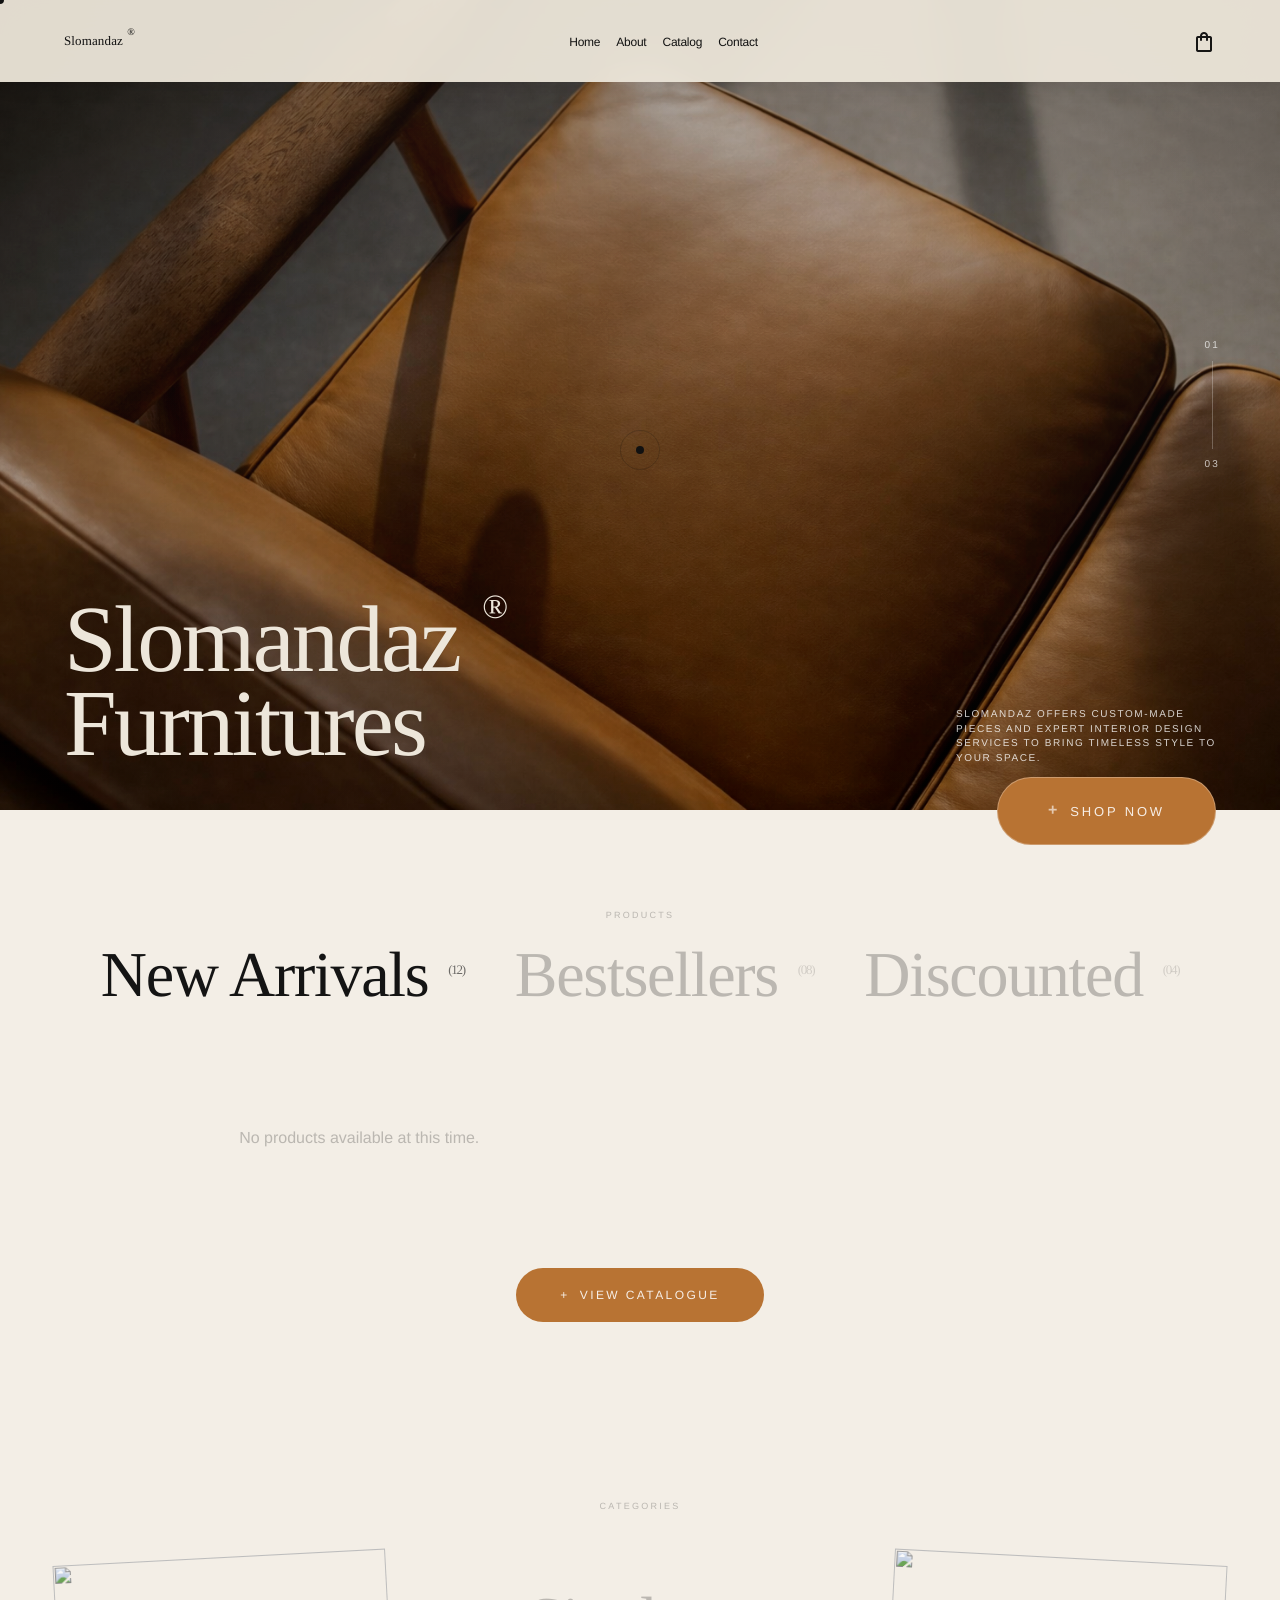
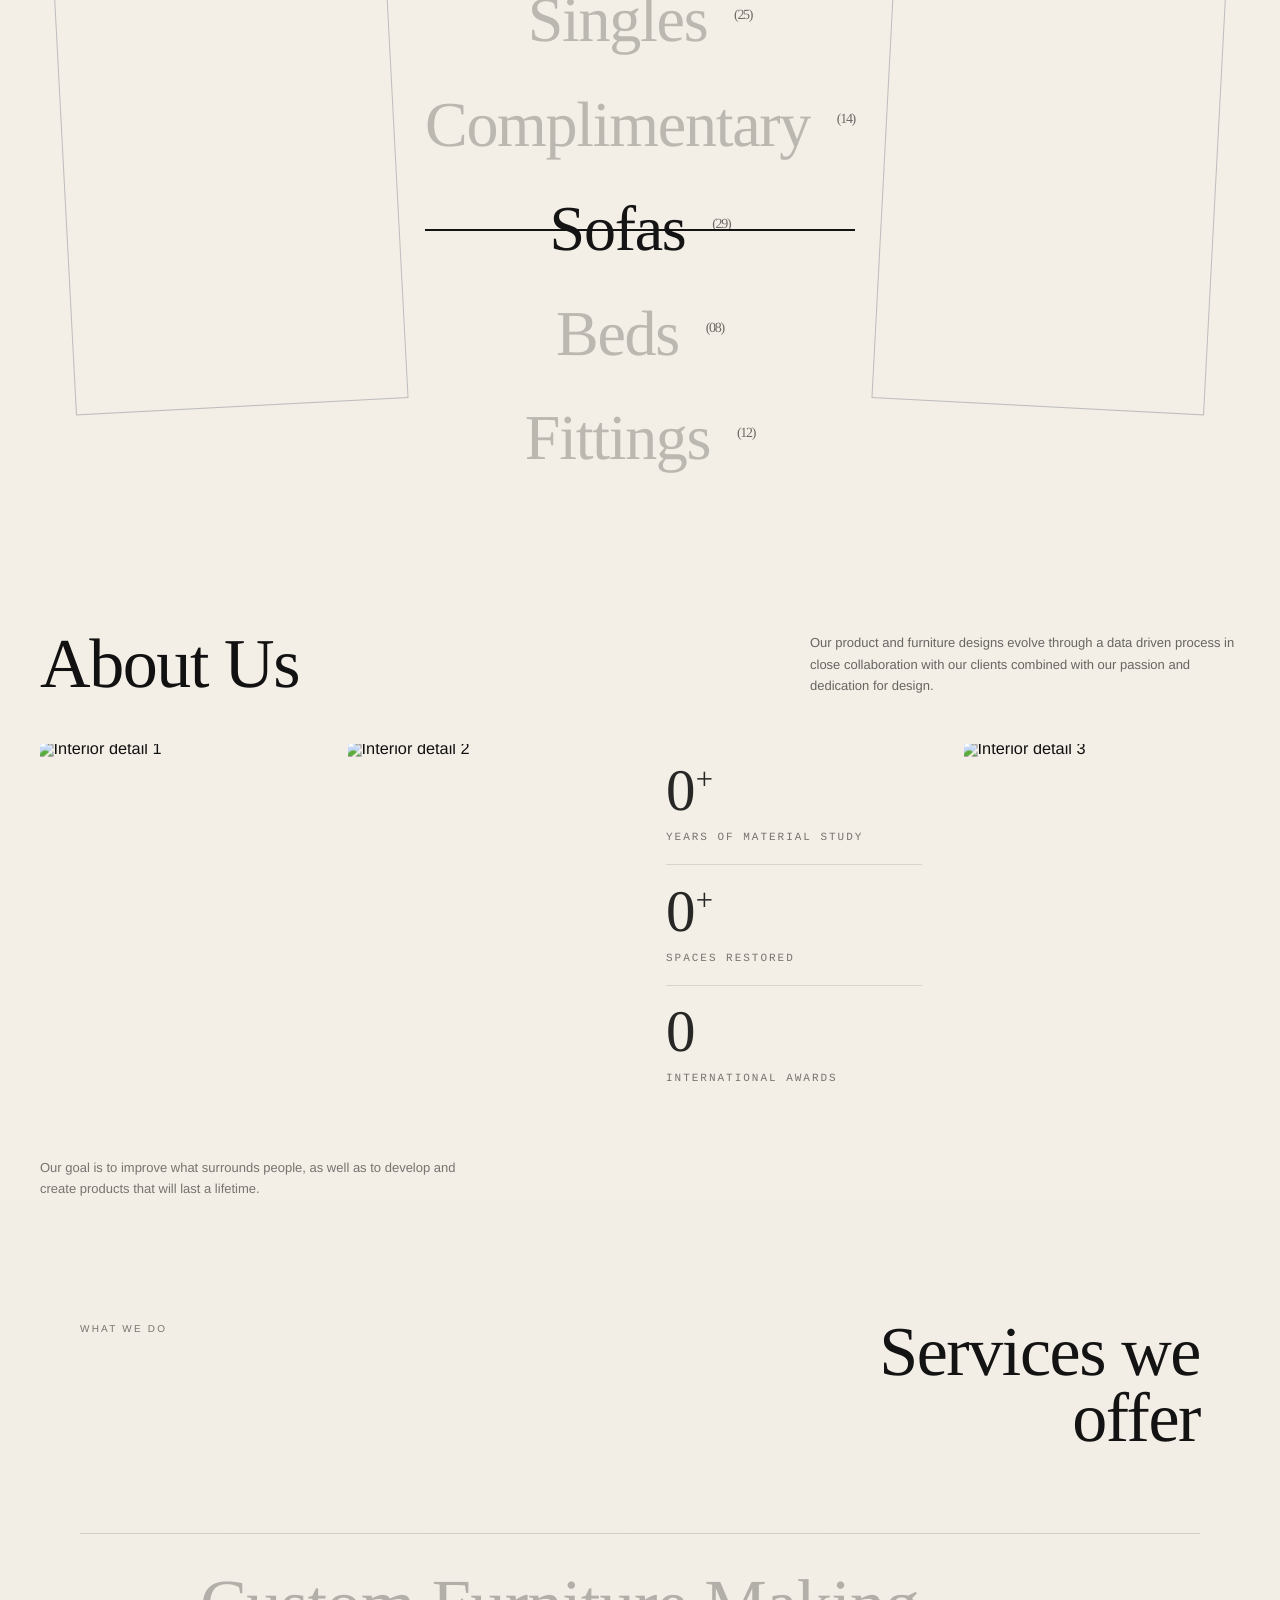
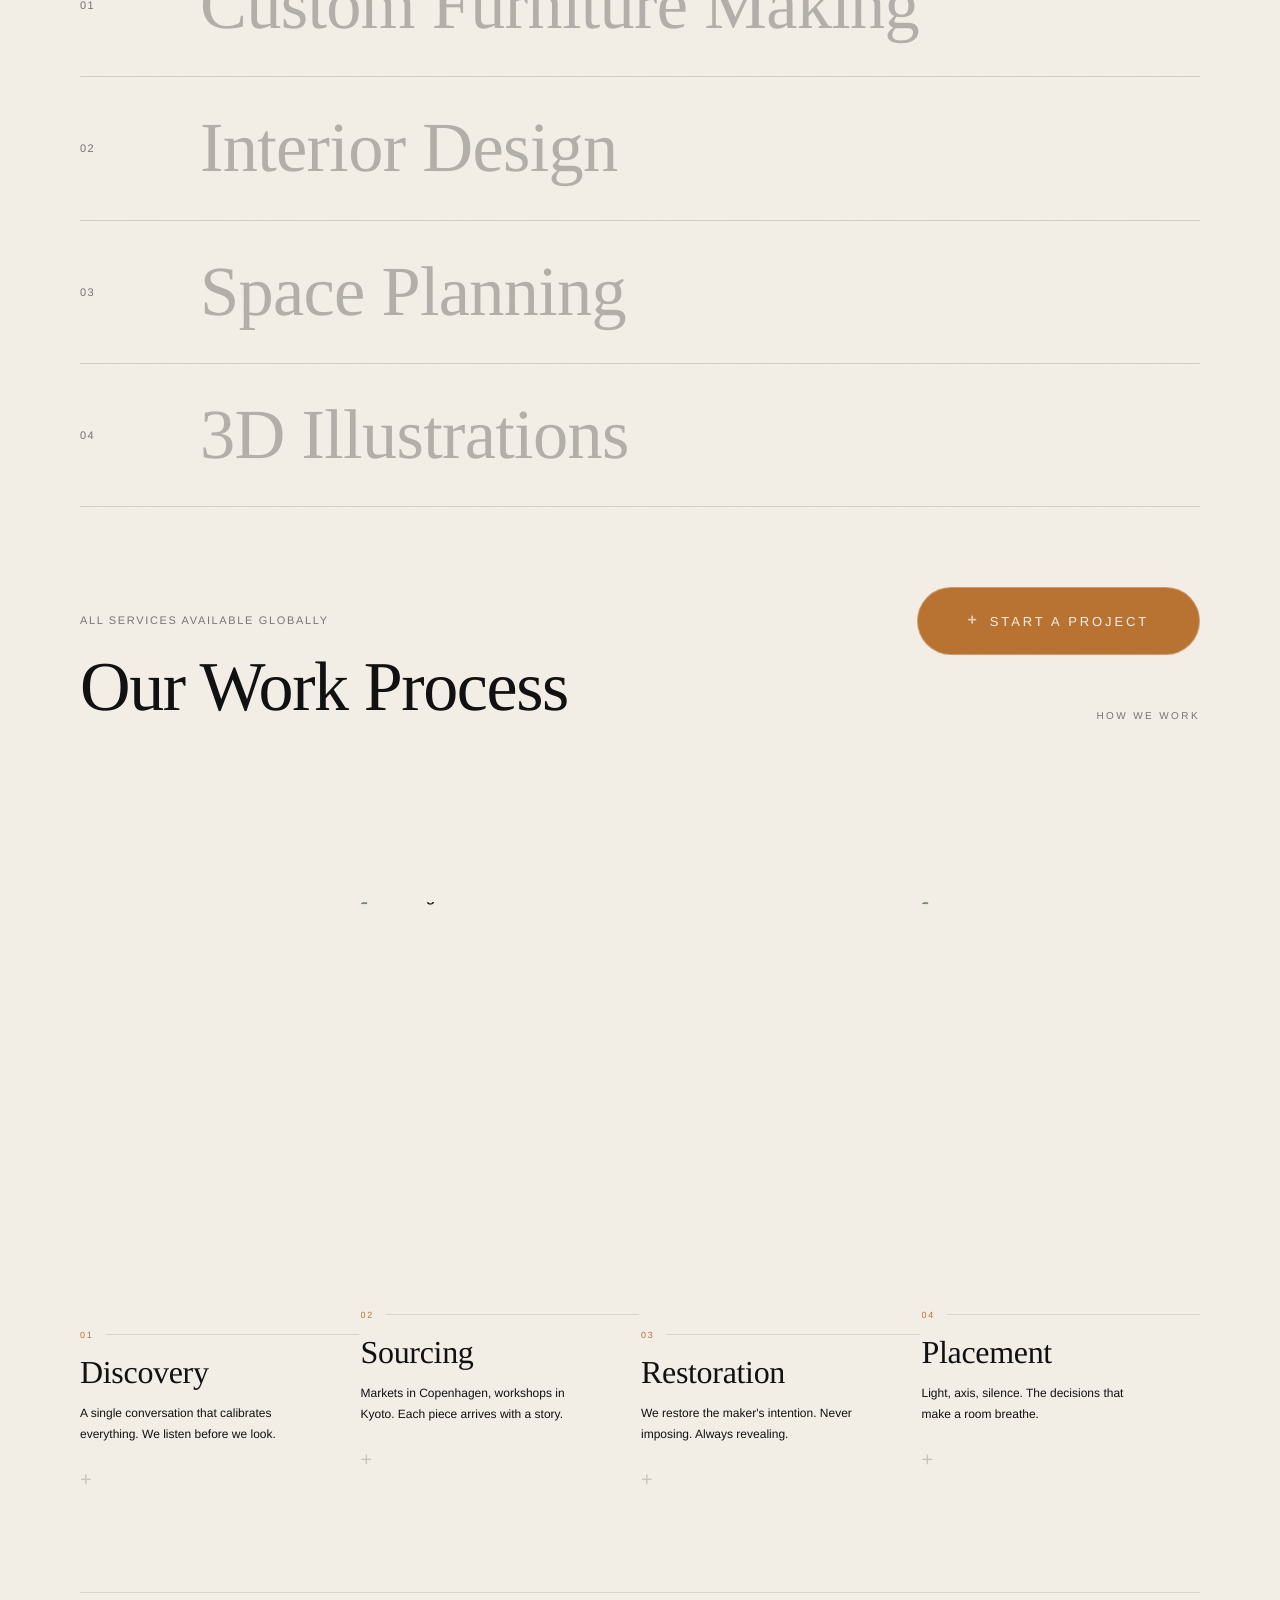
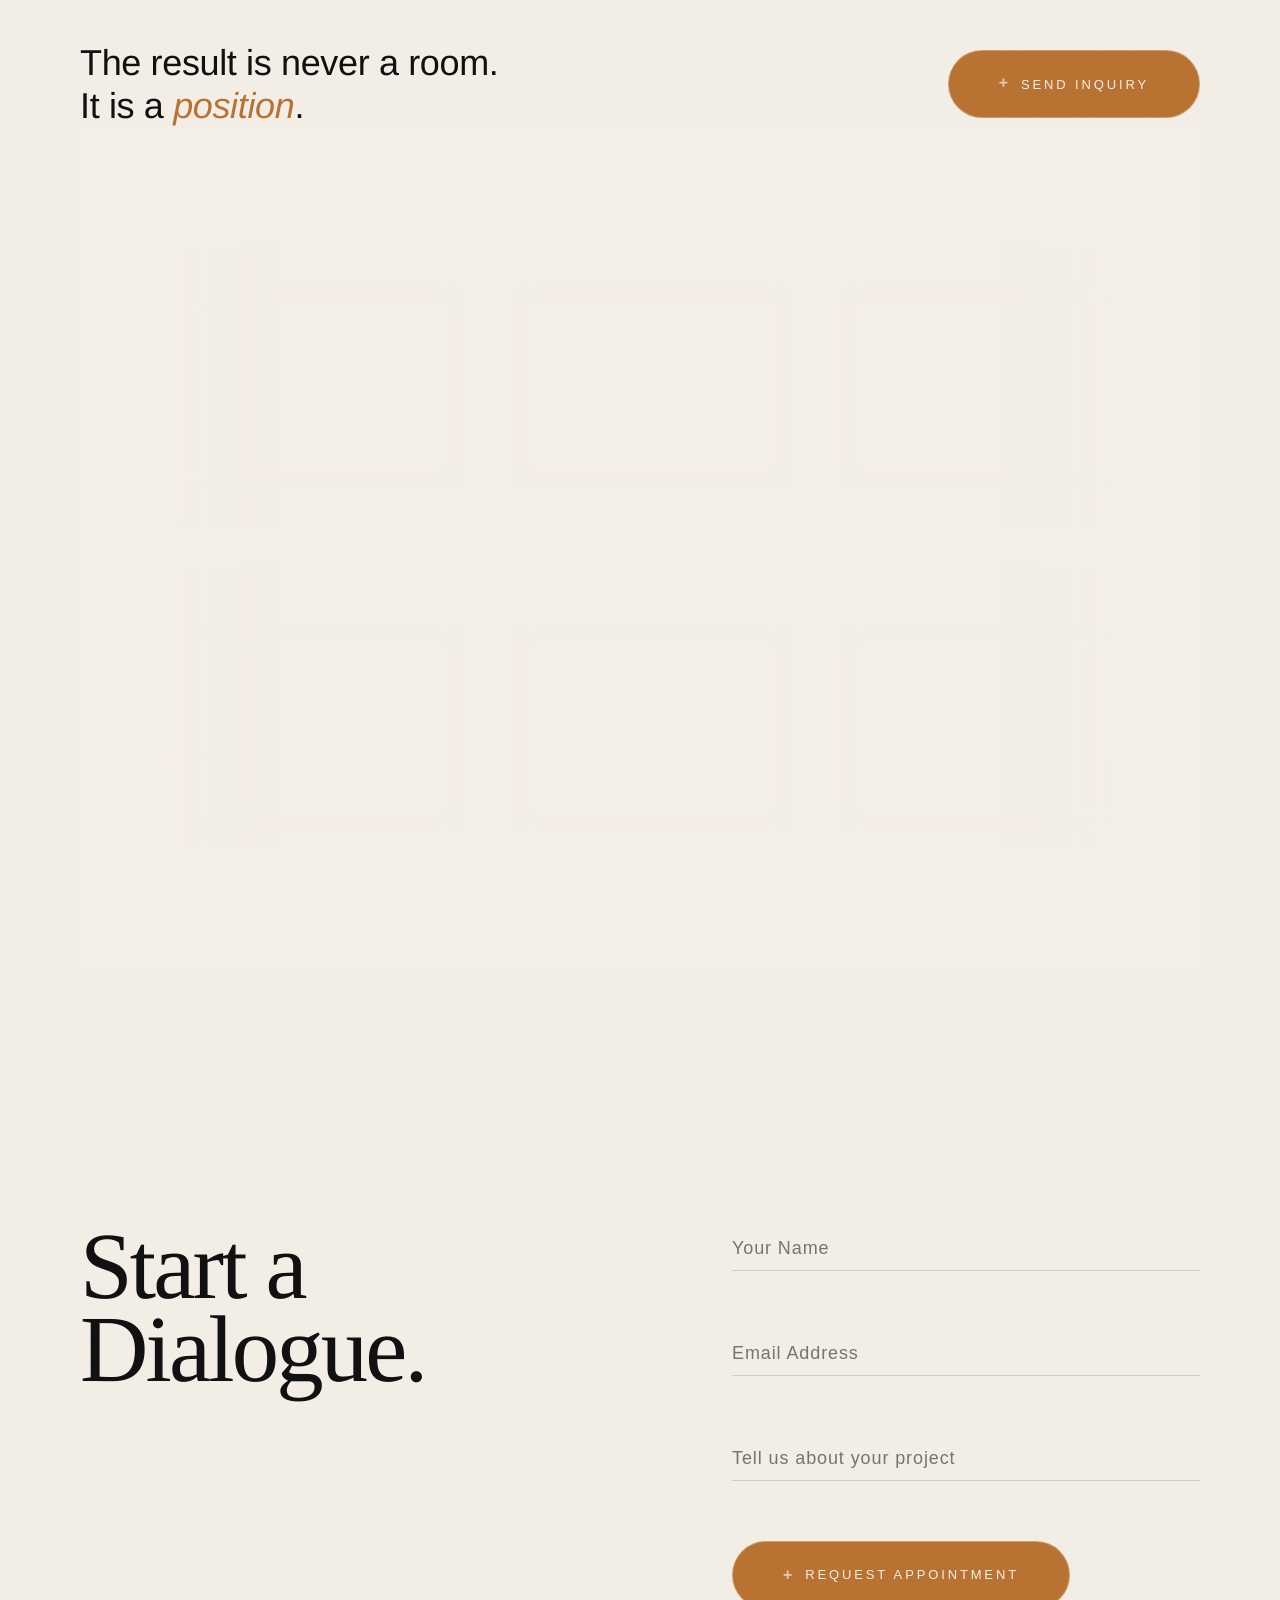
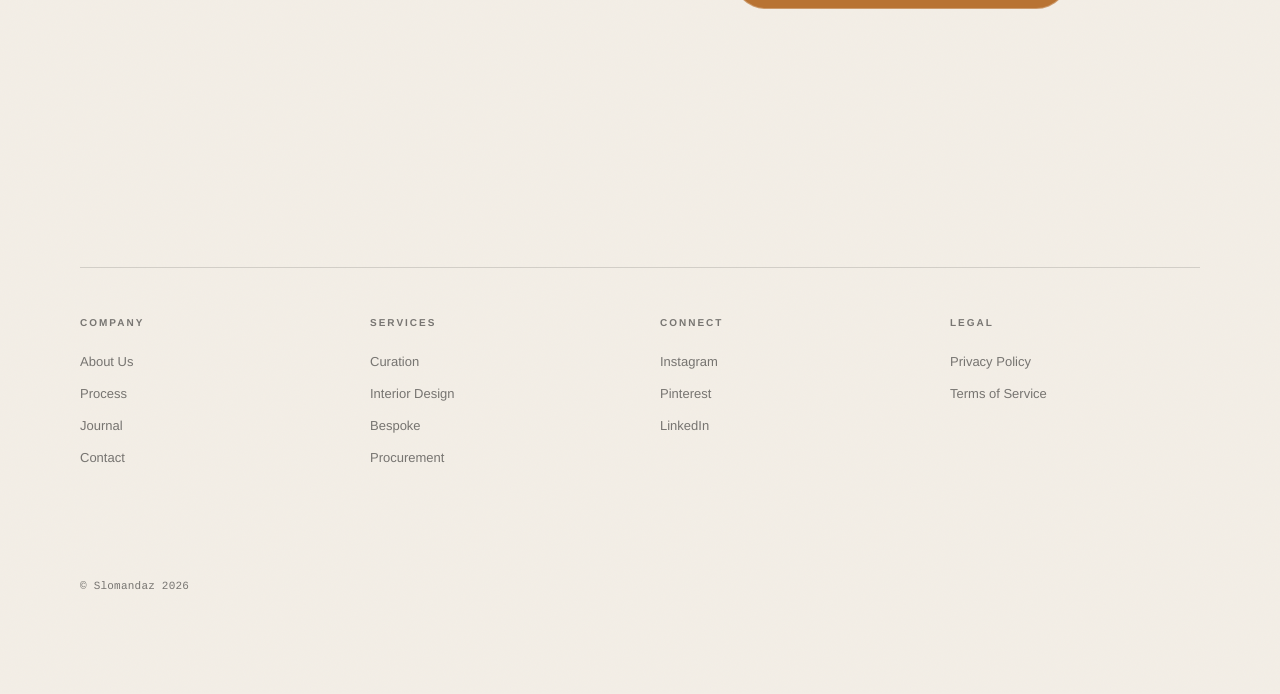
==== commit 247a59e0: "`Updated "View Catalog" CTA to "Shop Now" in archive section`" ====
--- a/index.html
+++ b/index.html
@@ -127,7 +127,7 @@
   ========================= -->
     <!-- Archive Section (replace existing) -->
     <section class="archive-section" id="archive">
-  <a href="/products/index.html" class="hero-cta cta">View Catalog</a>
+  <a href="/products/index.html" class="hero-cta cta">Shop Now</a>
   <!-- Tabs -->
   <div class="archive-header">
     <span class="section-label">Products</span>
--- a/styles/styles.css
+++ b/styles/styles.css
@@ -44,6 +44,14 @@
   color: #111;
   -webkit-font-smoothing: antialiased;
   text-rendering: geometricPrecision;
+}
+/* Disable text selection and tap highlight globally */
+html, body {
+    /* Standard property */
+    user-select: none; 
+    /* Webkit browsers (Safari, Chrome, iOS) */
+    -webkit-user-select: none; 
+    -webkit-tap-highlight-color: transparent; 
 }
 
 a {
--- a/styles/responsive.css
+++ b/styles/responsive.css
@@ -203,19 +203,18 @@
   .noden-about__grid {
     grid-template-columns: repeat(4, 1fr);
   }
-  .noden-about__intro{
+  .noden-about__intro {
     margin-top: 50px;
   }
 
   .noden-about__img--1,
-.noden-about__img--2 {
-  width: 40vw;
-  height: auto;
-}
-.noden-about__img--3{
-  display: none;
-}
-
+  .noden-about__img--2 {
+    width: 40vw;
+    height: auto;
+  }
+  .noden-about__img--3 {
+    display: none;
+  }
 
   /* Footer: keep 4-col */
   .footer-grid {
@@ -244,7 +243,7 @@
   }
 
   .menu-toggle {
-    margin-left: 30%;
+    margin: 0 auto;
     font-size: 12px;
     opacity: 1;
     visibility: visible;
@@ -252,7 +251,13 @@
     color: var(--ink);
   }
 
- 
+  /* Ensure global-nav uses flex for centering */
+  .global-nav {
+    display: flex;
+    justify-content: space-between;
+    align-items: center;
+  }
+
   .link-col {
     display: none;
   }
@@ -262,8 +267,10 @@
     flex-direction: column;
     position: absolute;
     top: 100%;
-    left: 0;
-    right: 0;
+    left: 50%;
+    transform: translateX(-50%);
+    width: 280px;
+    max-width: 90vw;
     background: rgba(237, 230, 218, 0.98);
     backdrop-filter: blur(20px);
     padding: 24px var(--pad-x);
@@ -404,12 +411,11 @@
   }
 
   .noden-about__img--1,
-.noden-about__img--2 {
-  aspect-ratio: 3/4;
-  width: 40vw;
-  height: auto;
-}
-
+  .noden-about__img--2 {
+    aspect-ratio: 3/4;
+    width: 40vw;
+    height: auto;
+  }
 
   .noden-about__img--3 {
     grid-column: 1 / -1;
@@ -567,6 +573,19 @@
     grid-template-columns: 1fr;
     gap: 40px;
   }
+
+  .contactTile--a {
+  grid-column: 1 / 2;
+  grid-row: 1;
+}
+.contactTile--b {
+  grid-column: 1 / 3;
+  grid-row: 2;
+}
+.contactTile--c {
+  grid-column: 1 / 3;
+  grid-row: 3;
+}
 
   /* ── CART DRAWER ── */
   #cartDrawer {
@@ -1204,10 +1223,11 @@
   .global-nav.menu-open .link-col {
     display: flex !important;
     flex-direction: column;
-    /* position: absolute;
+    position: absolute;
     top: 100%;
-  transform: translateX(-60%); */
-  margin-top: 10px;
+    left: 50%;
+    transform: translateX(-50%);
+    margin-top: 10px;
     width: 280px;
     max-width: 90vw;
     background: rgba(243, 238, 230, 0.98);
@@ -1216,18 +1236,18 @@
     gap: 20px;
     box-shadow: 0 20px 60px rgba(0, 0, 0, 0.18);
     border-radius: 0px;
-    
+
     animation: slideDownCenter 0.35s cubic-bezier(0.16, 1, 0.3, 1);
   }
 
   @keyframes slideDownCenter {
     from {
       opacity: 0;
-      transform: translateY(-12px)  scale(0.96);
+      transform: translateY(-12px) scale(0.96);
     }
     to {
       opacity: 1;
-      transform: translateY(0)  scale(1);
+      transform: translateY(0) scale(1);
     }
   }
 
@@ -1263,9 +1283,8 @@
     transform: translateX(0);
   }
 
-  /* Menu toggle near cart on mobile */
+  /* Menu toggle centered on mobile */
   .menu-toggle {
-    margin-left: 0 !important;
-    margin-right: 0 !important;
-  }
-}
+    margin: 0 auto !important;
+  }
+}
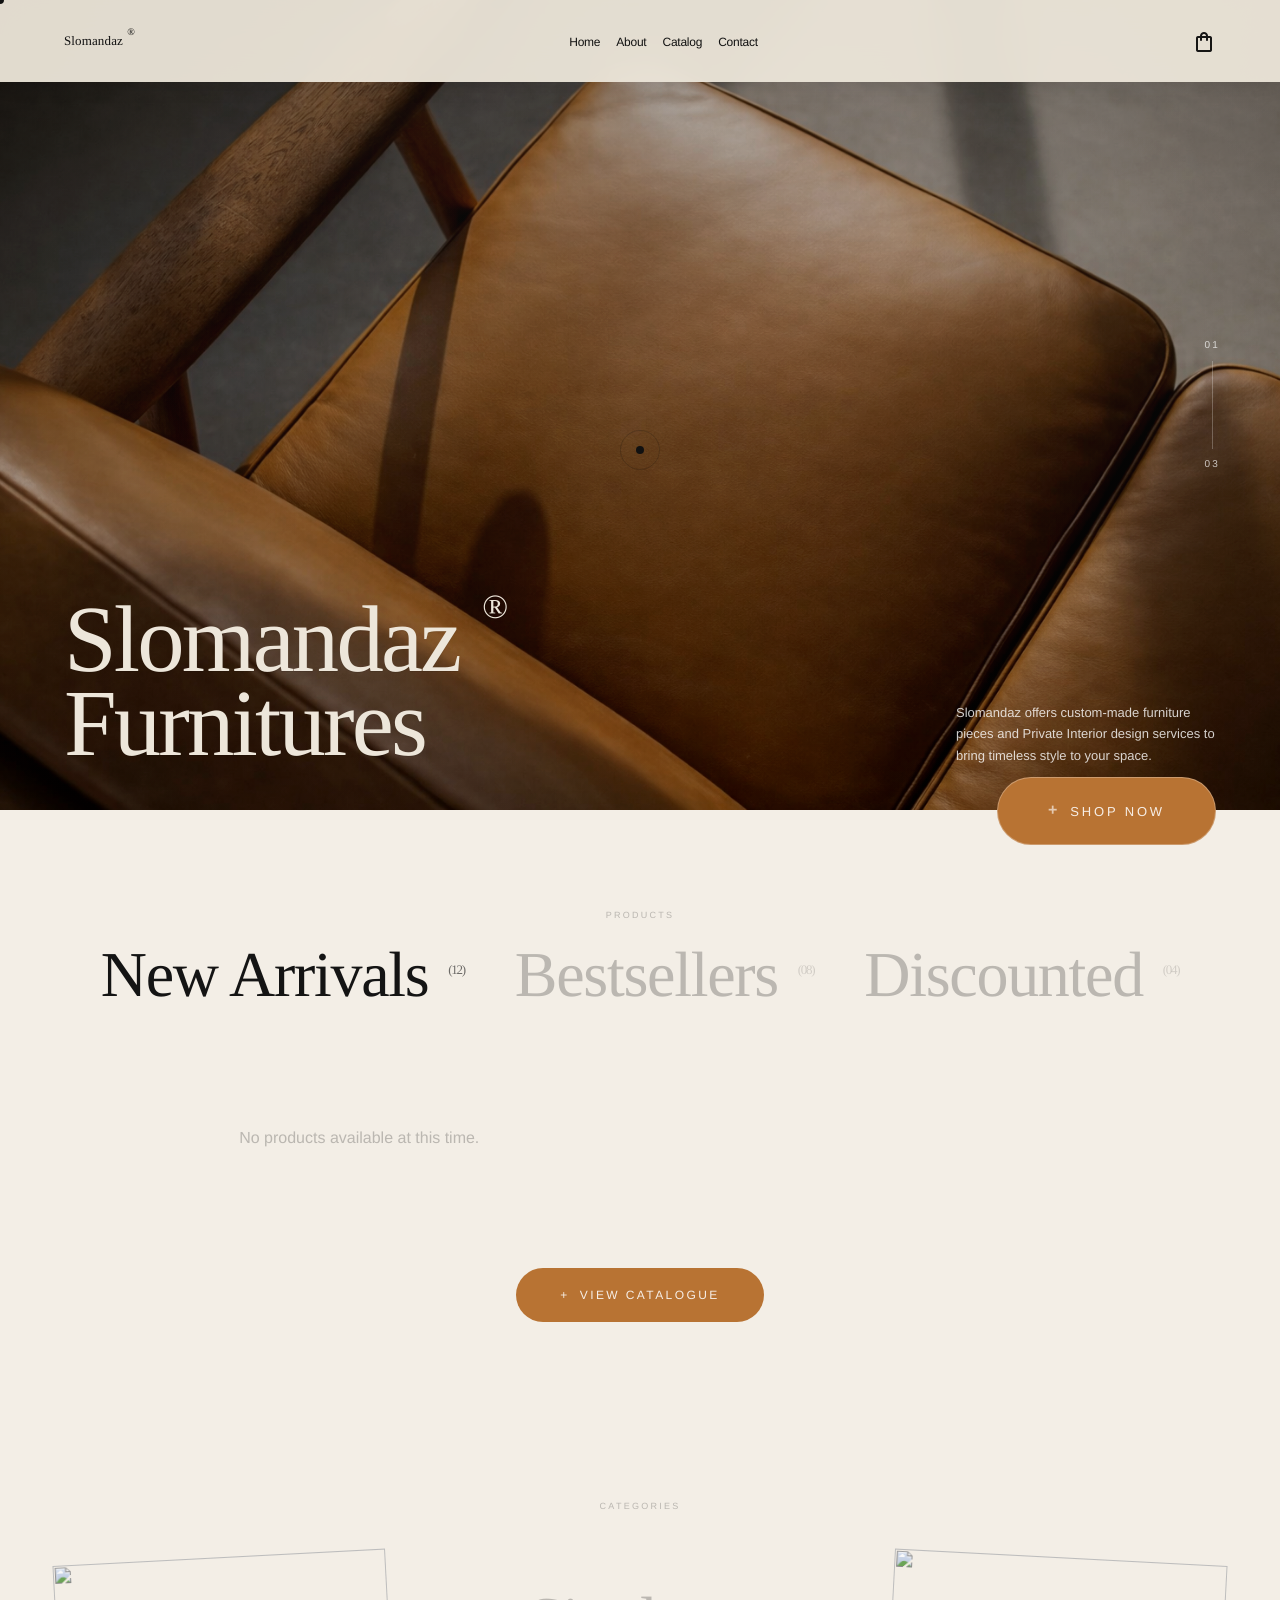
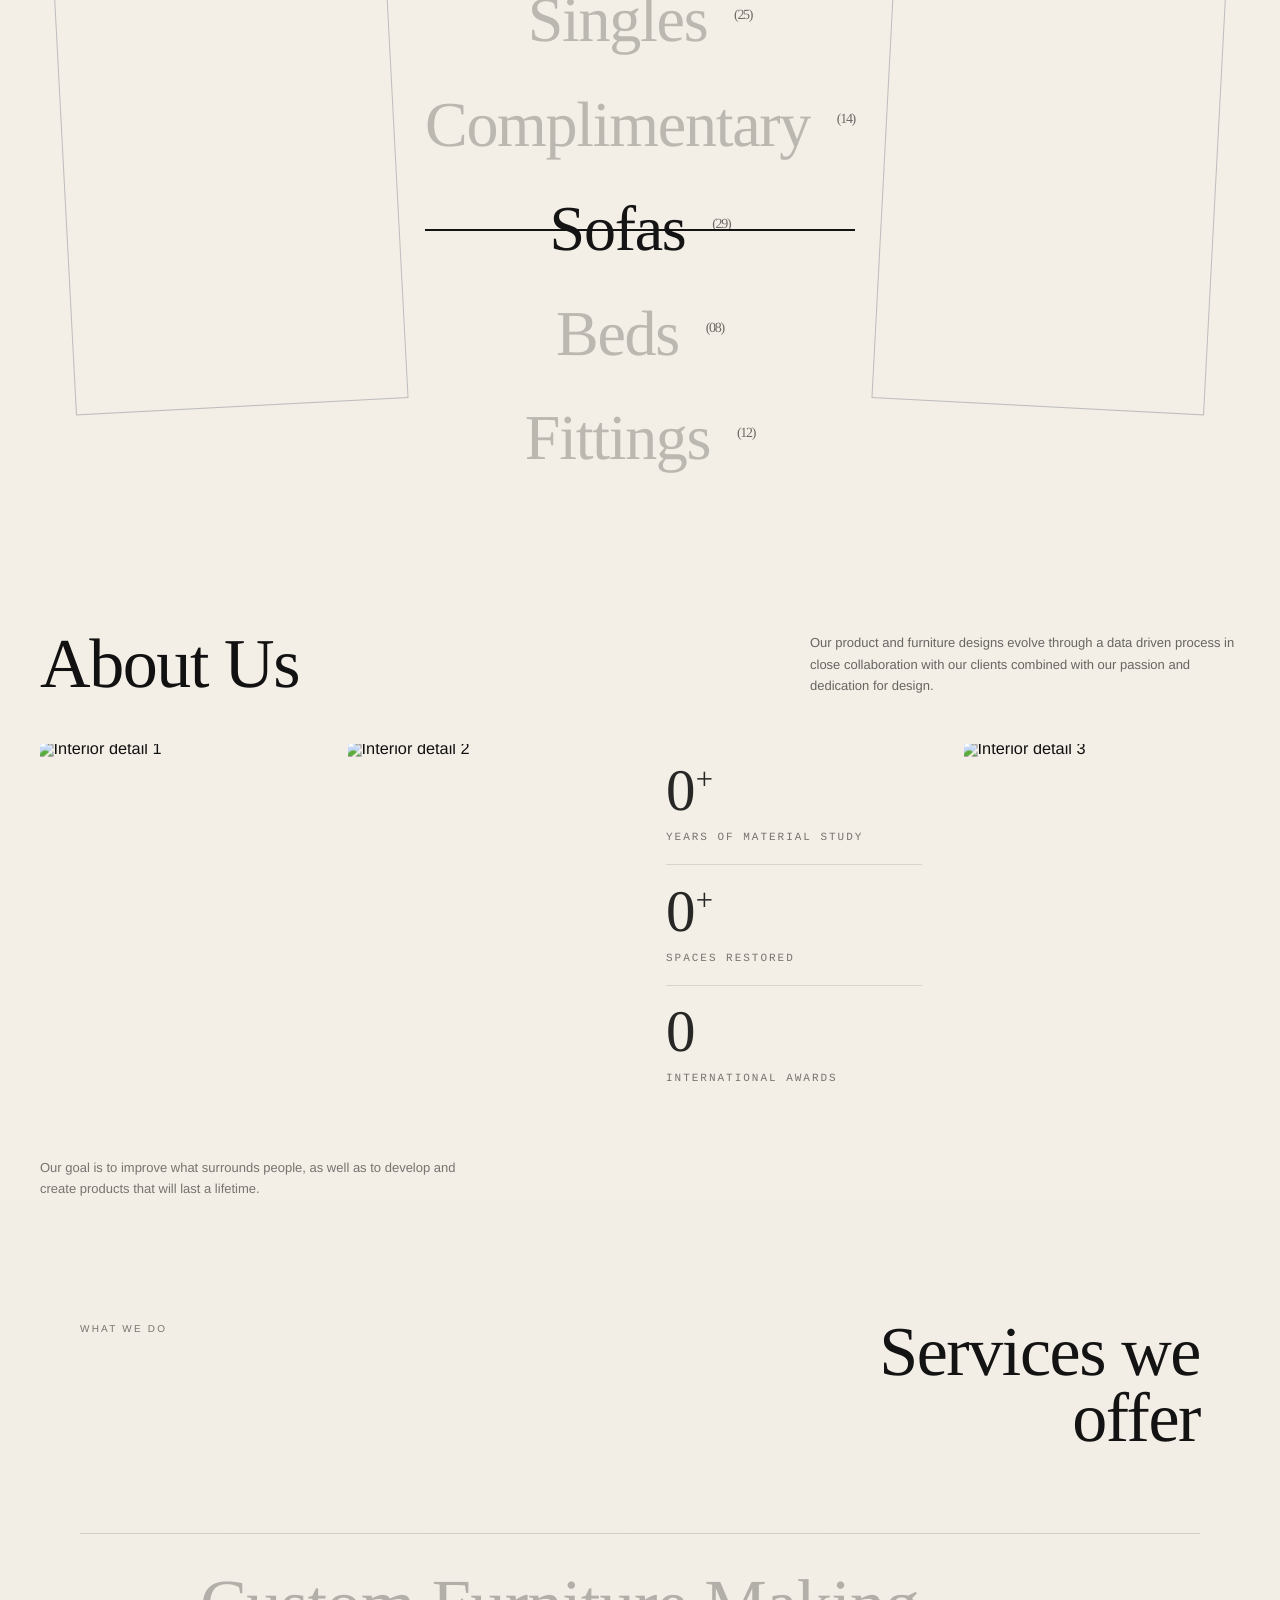
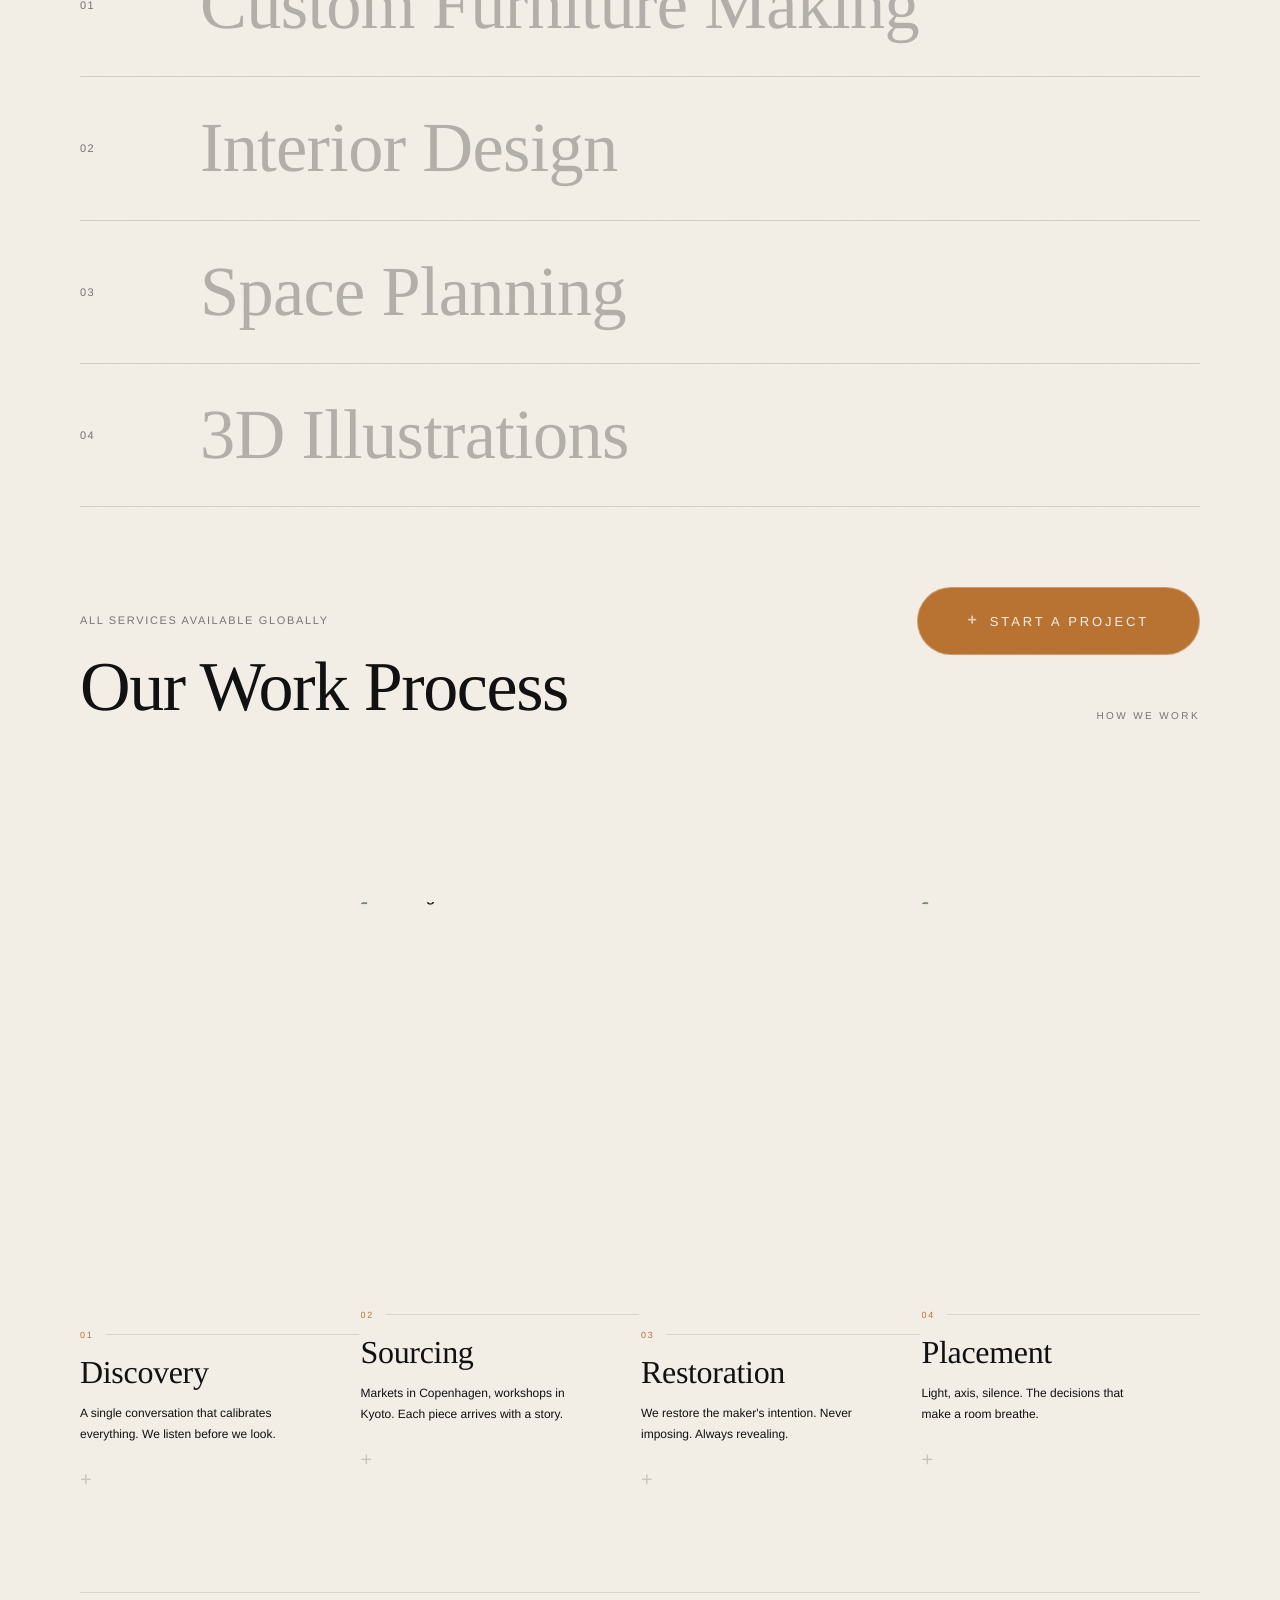
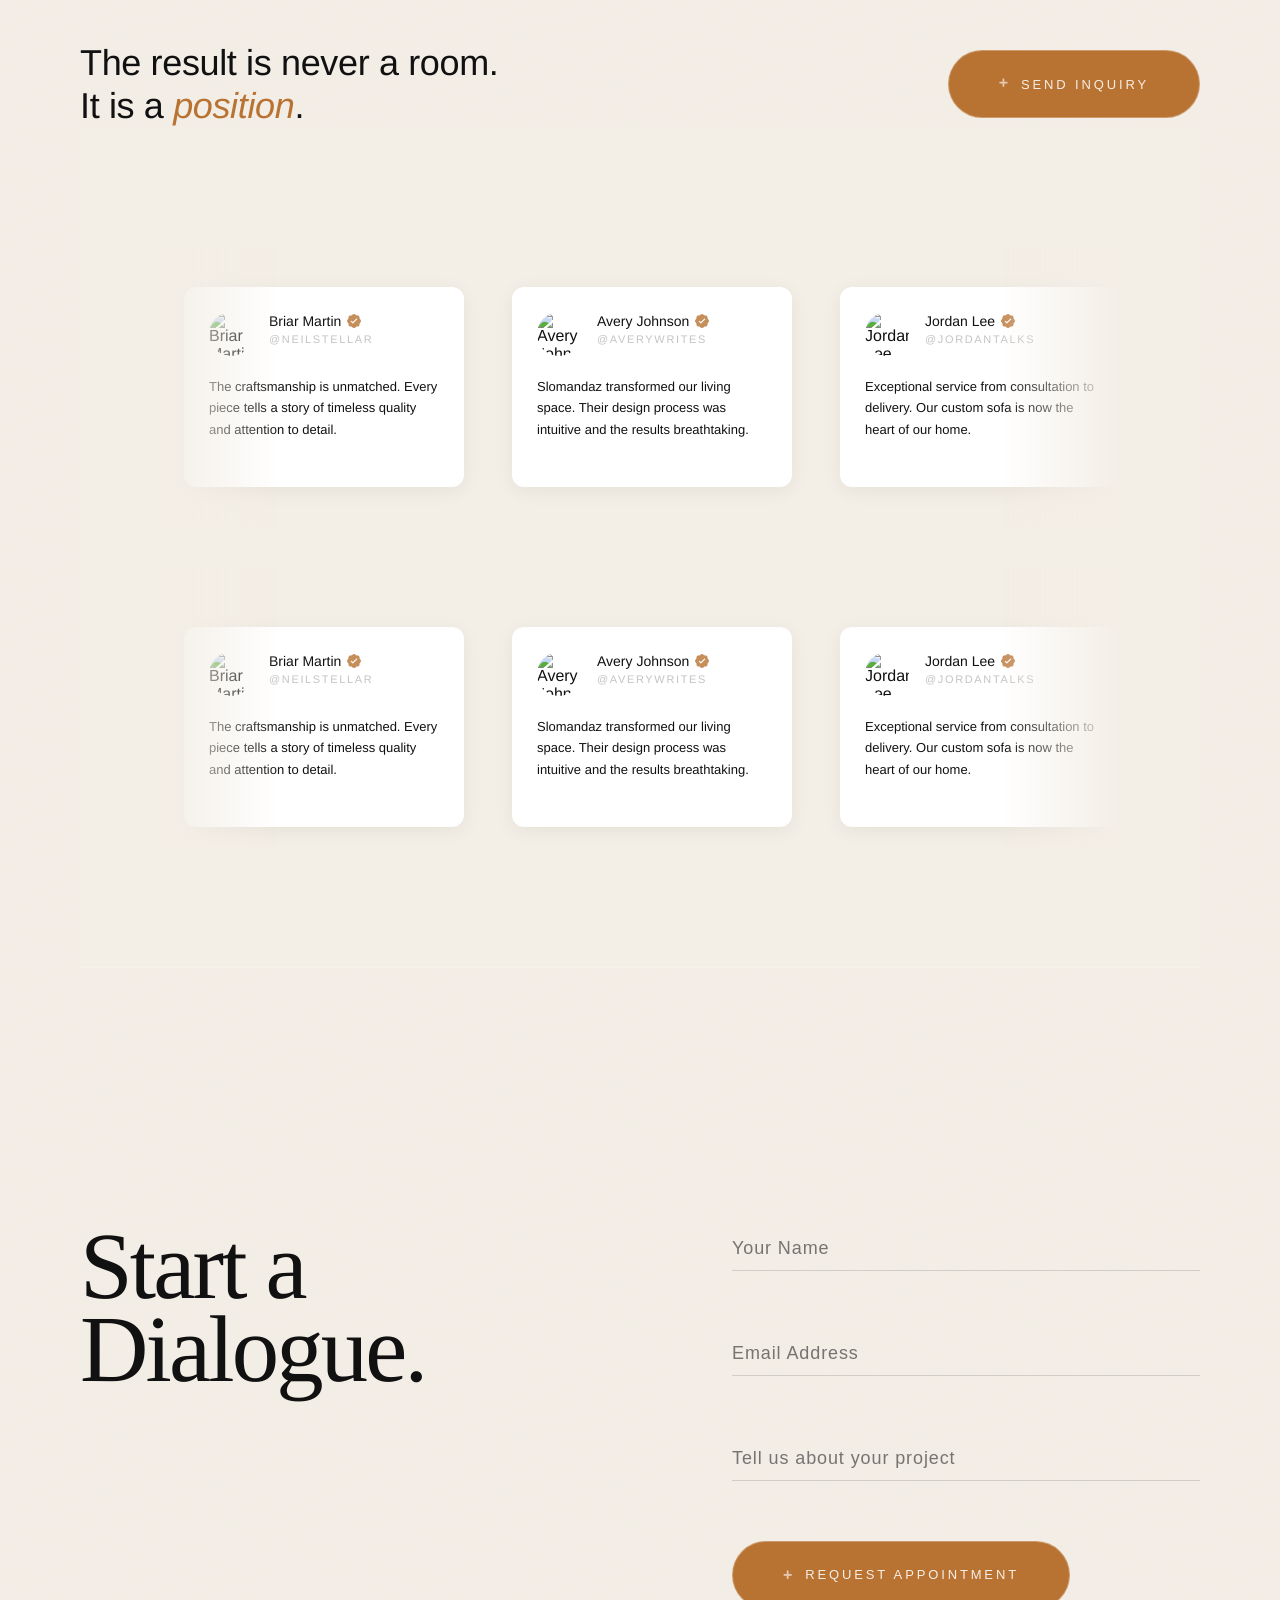
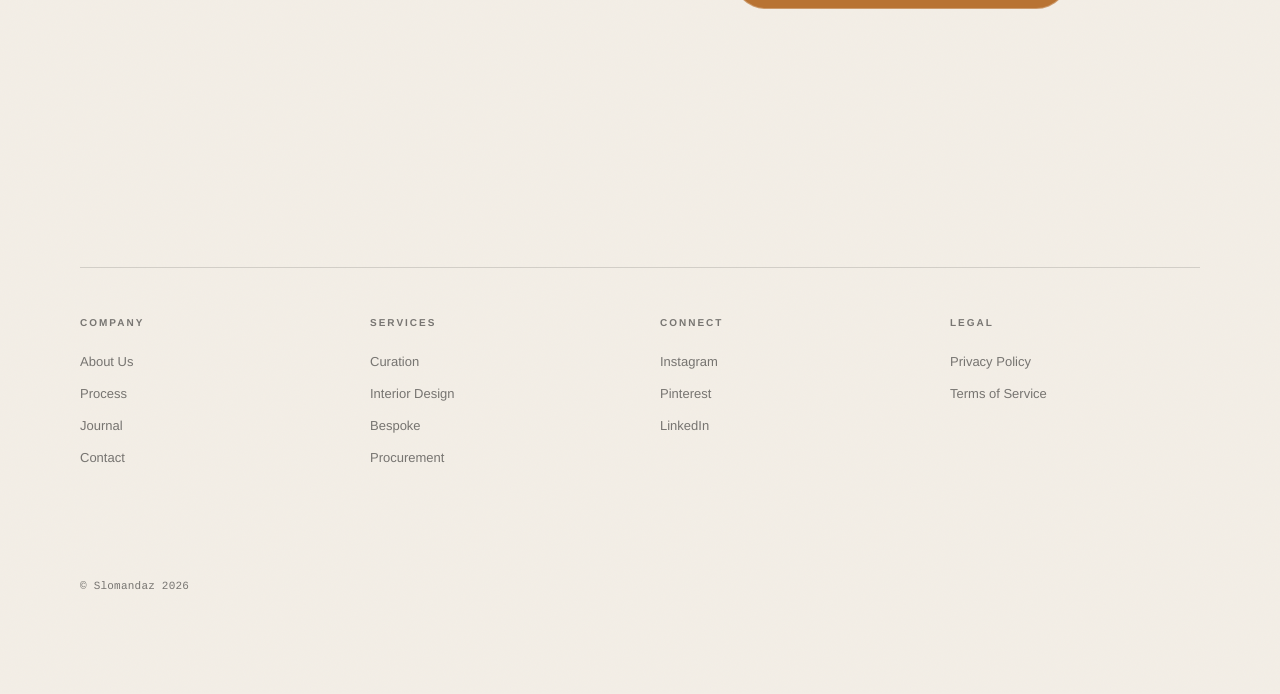
==== commit 3ccbfa06: "desc" ====
--- a/index.html
+++ b/index.html
@@ -115,7 +115,7 @@
       <div class="hero__content">
         <div class="hero__brand">Slomandaz <sup>®</sup> <br>Furnitures</div>
         <div class="hero__descriptor">
-          SLOMANDAZ offers custom-made pieces and expert interior design services
+          Slomandaz offers custom-made furniture pieces and Private Interior design services
           to bring timeless style to your space.
         </div>
       </div>
--- a/styles/styles.css
+++ b/styles/styles.css
@@ -1,15 +1,4 @@
-/*
-  ==========================================================
-  NODEN® HERO — “Macro Materiality + Heritage Minimalism”
-  Key decisions:
-  - Full-bleed macro hero image
-  - Header segmented into utility zones with ultra-small uppercase text
-  - Oversized bottom-left wordmark
-  - Bottom-right descriptor block
-  - Far-right vertical pagination
-  - Below: products band with category tabs + product row
-  ==========================================================
-*/
+
 
 :root {
   --bone: #ede6da; /* bone-white wordmark */
@@ -920,10 +909,9 @@
   bottom: 56px; */
   z-index: 3;
   width: 260px;
-  font-size: 10px;
-  line-height: 1.45;
-  letter-spacing: 0.16em;
-  text-transform: uppercase;
+  font-size: 13px;
+  line-height: 1.65;
+  
   color: rgba(255, 255, 255, 0.8);
   text-align: left; /* feels more “technical” than center */
 }
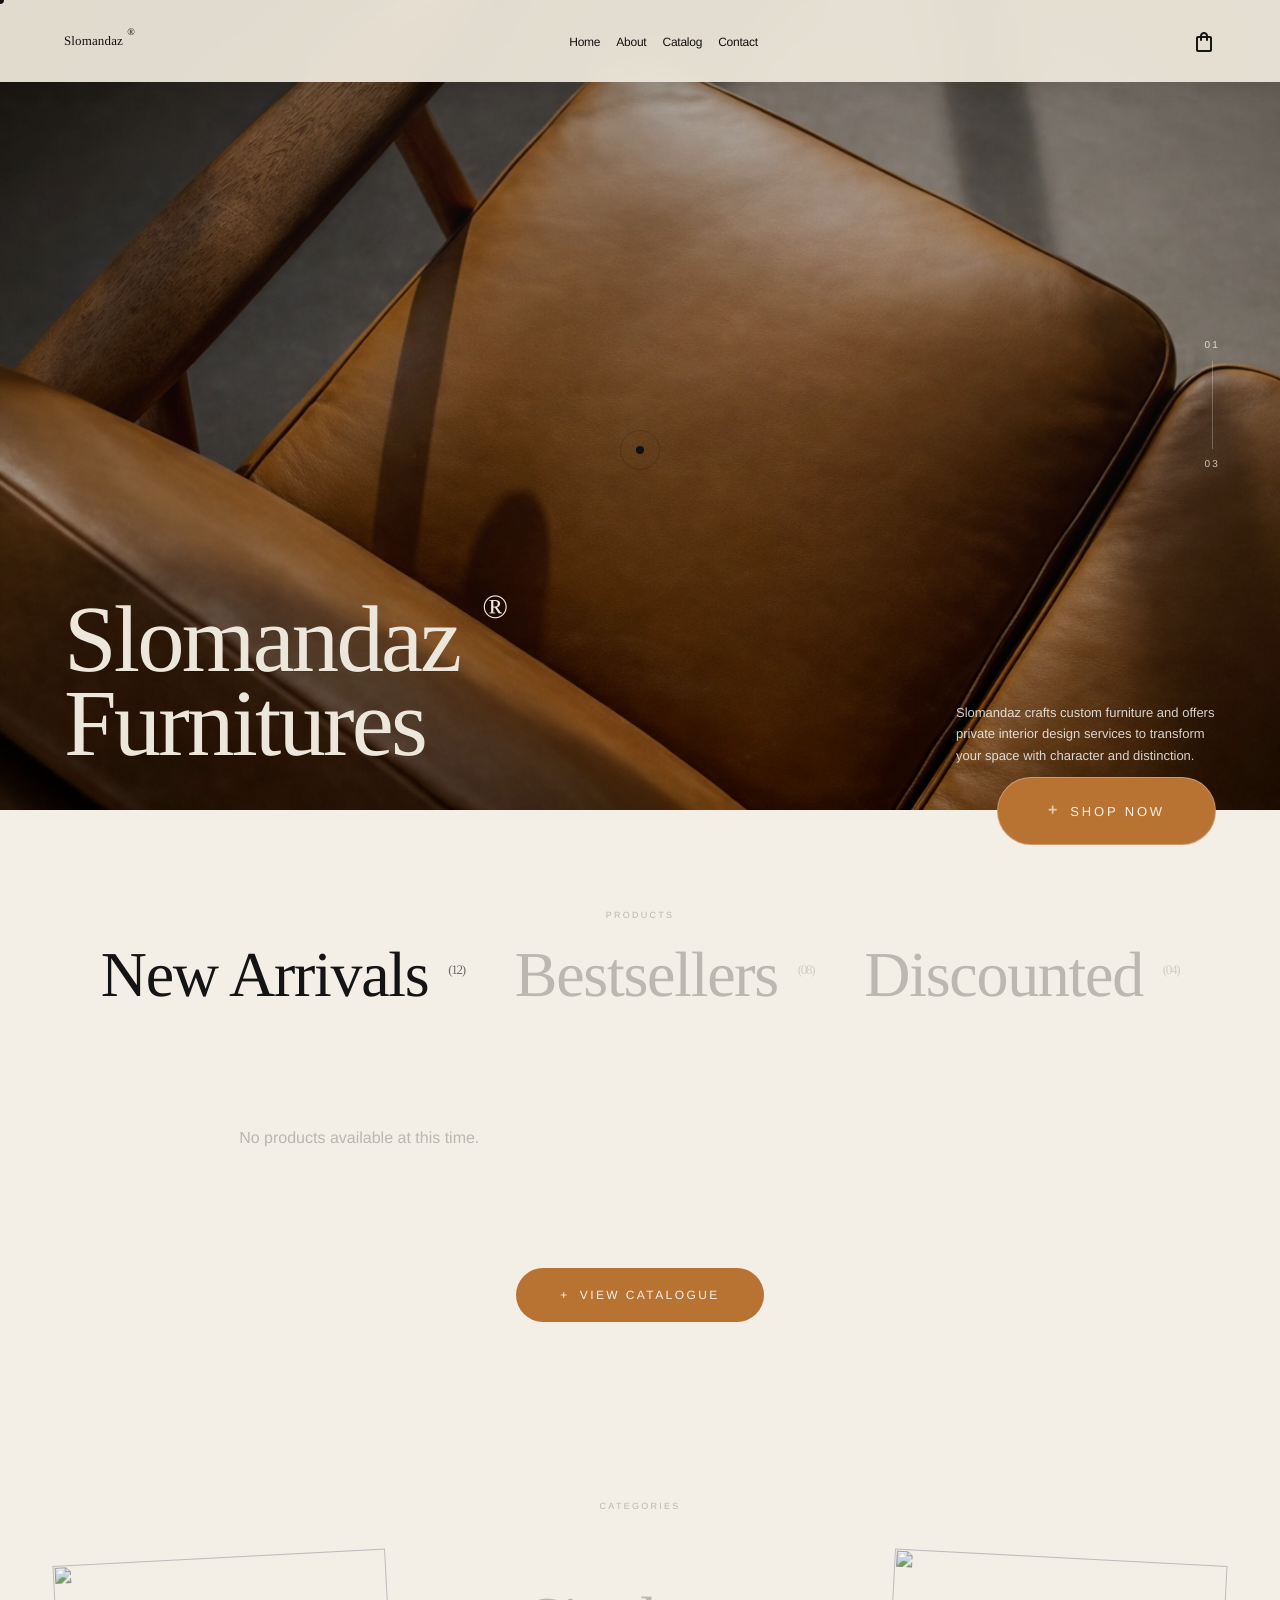
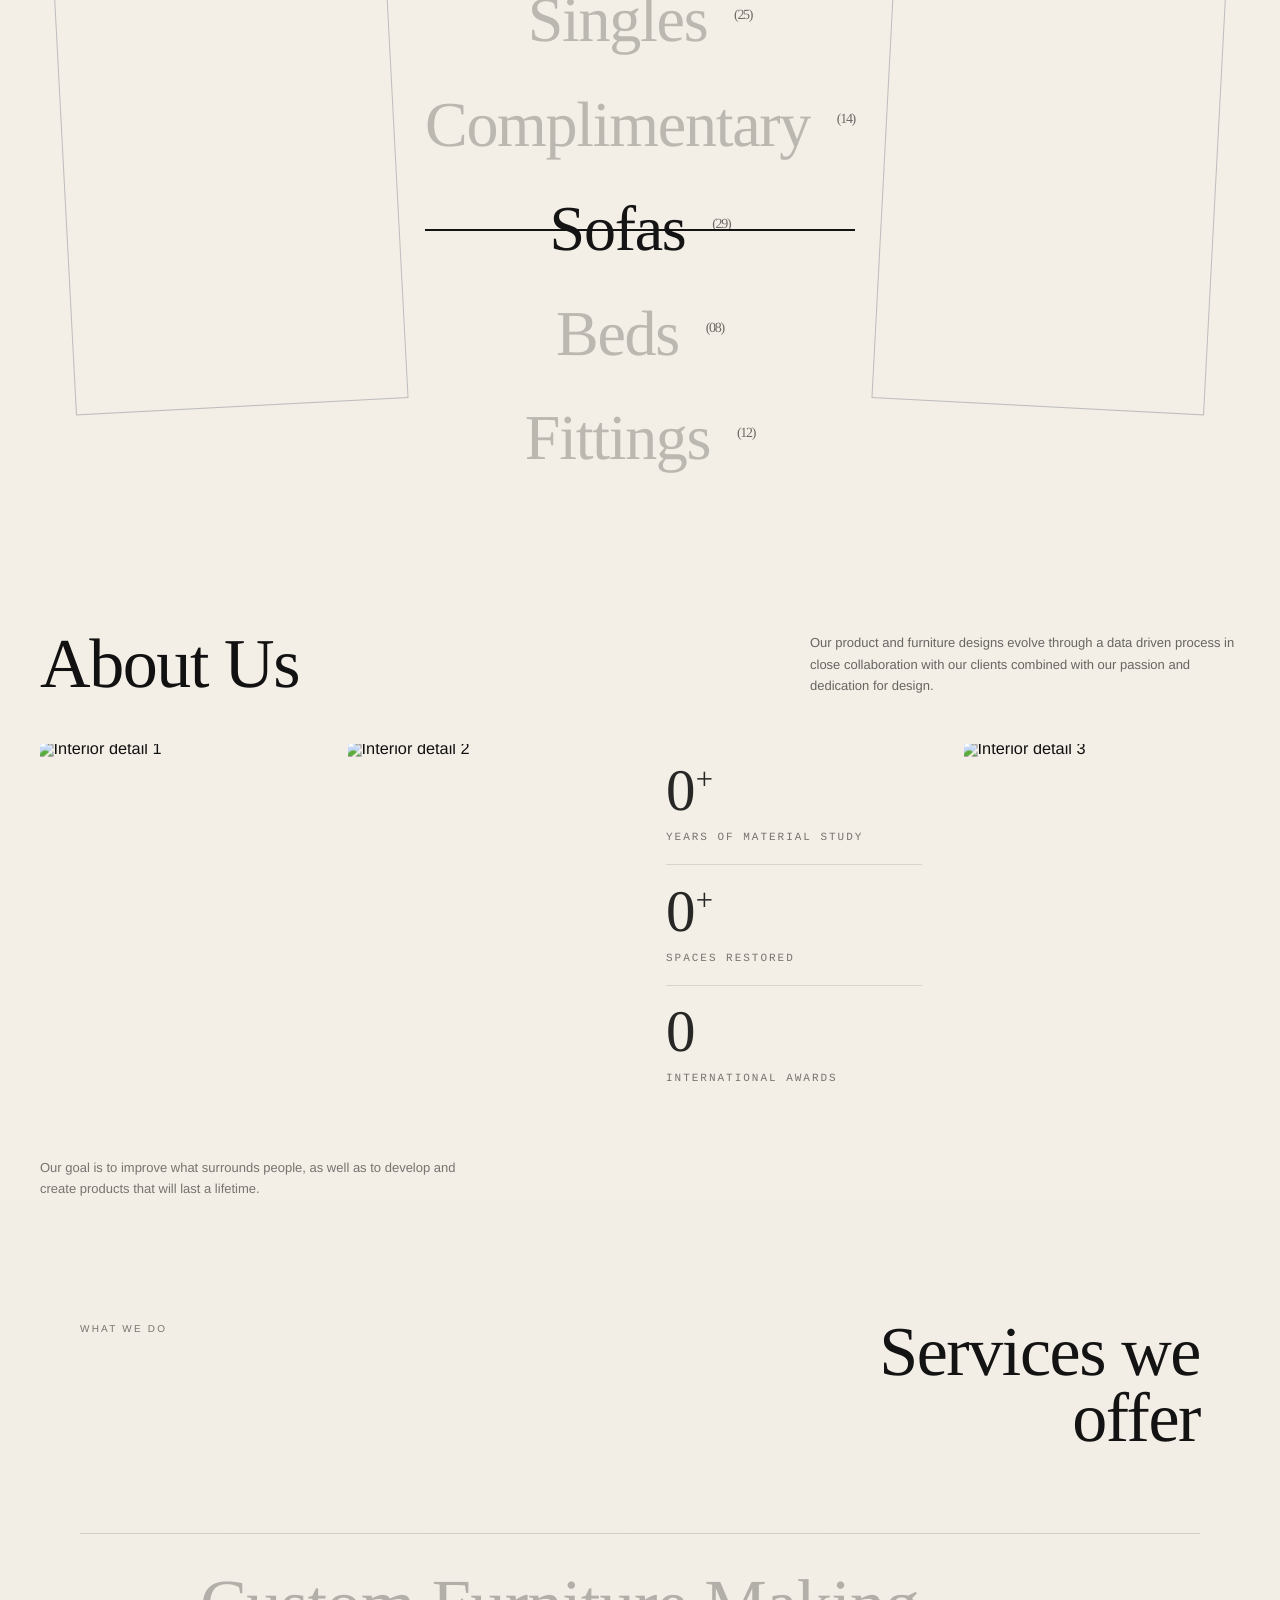
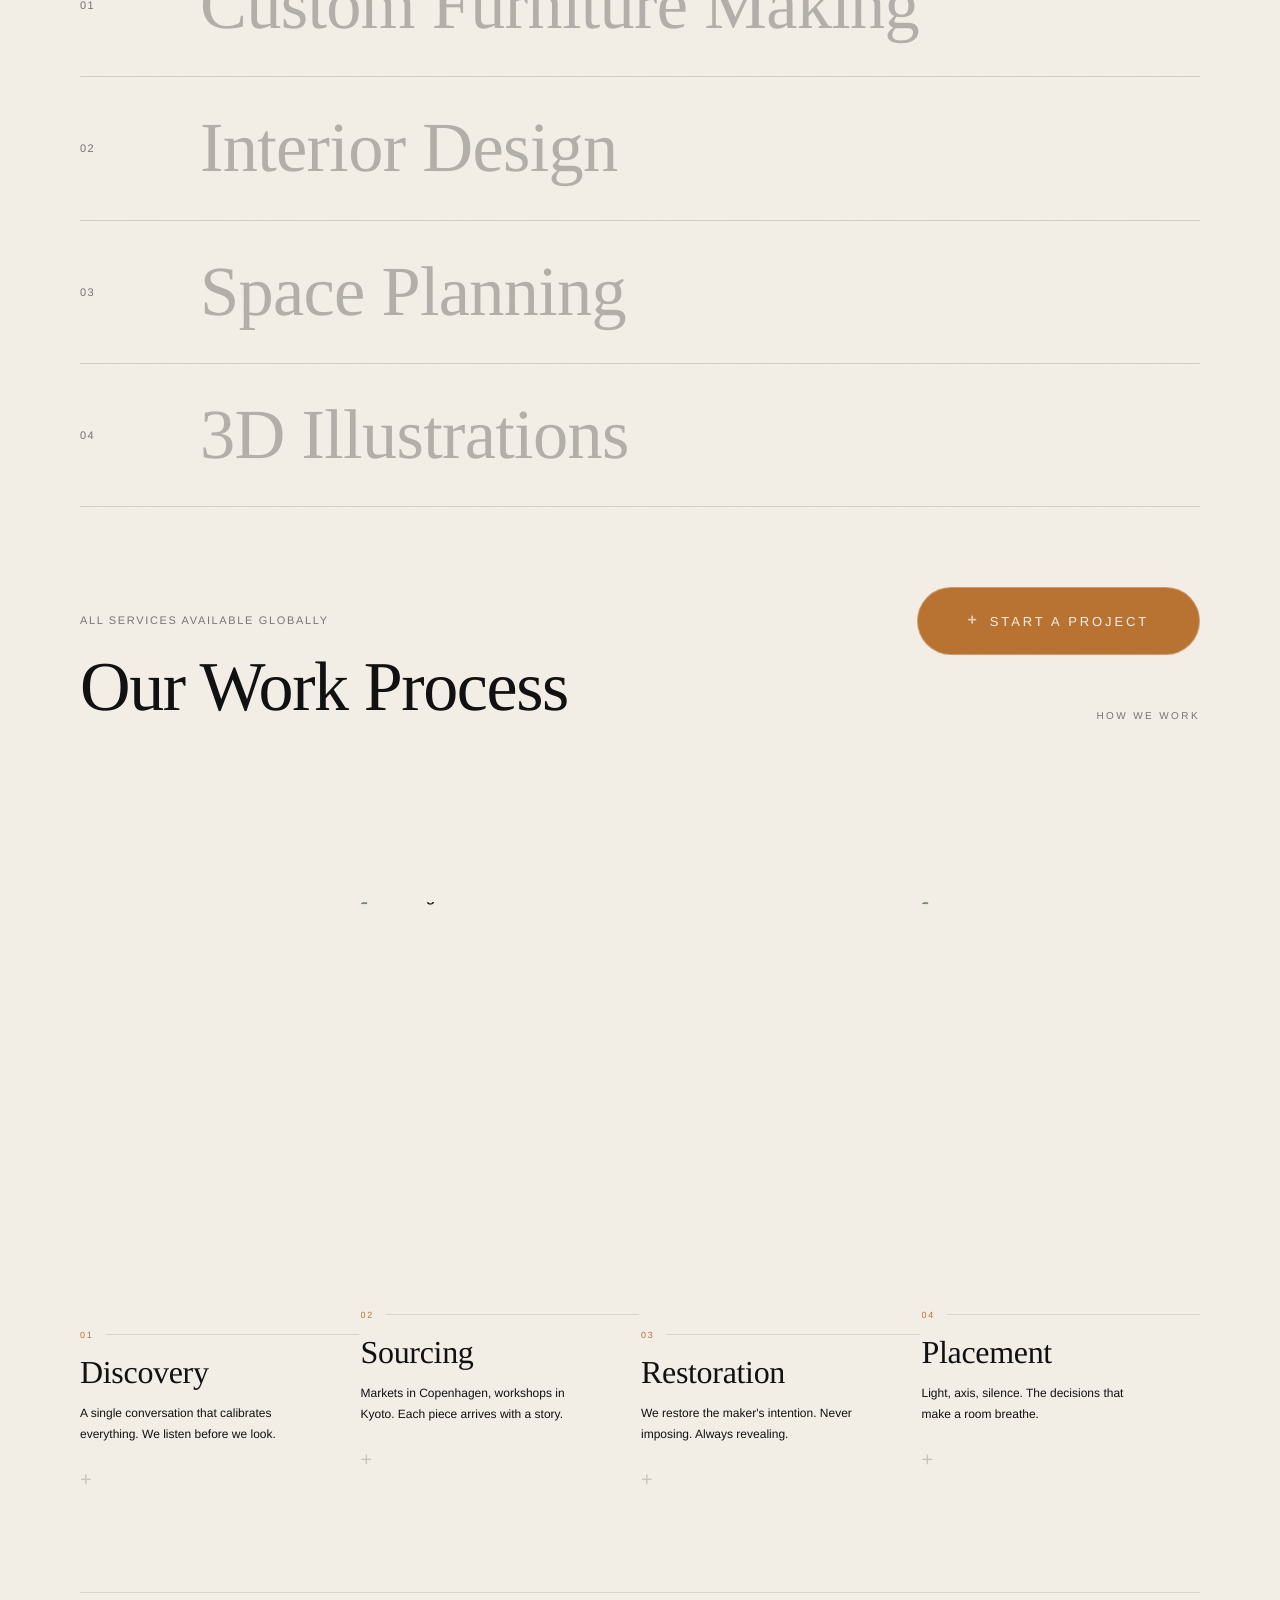
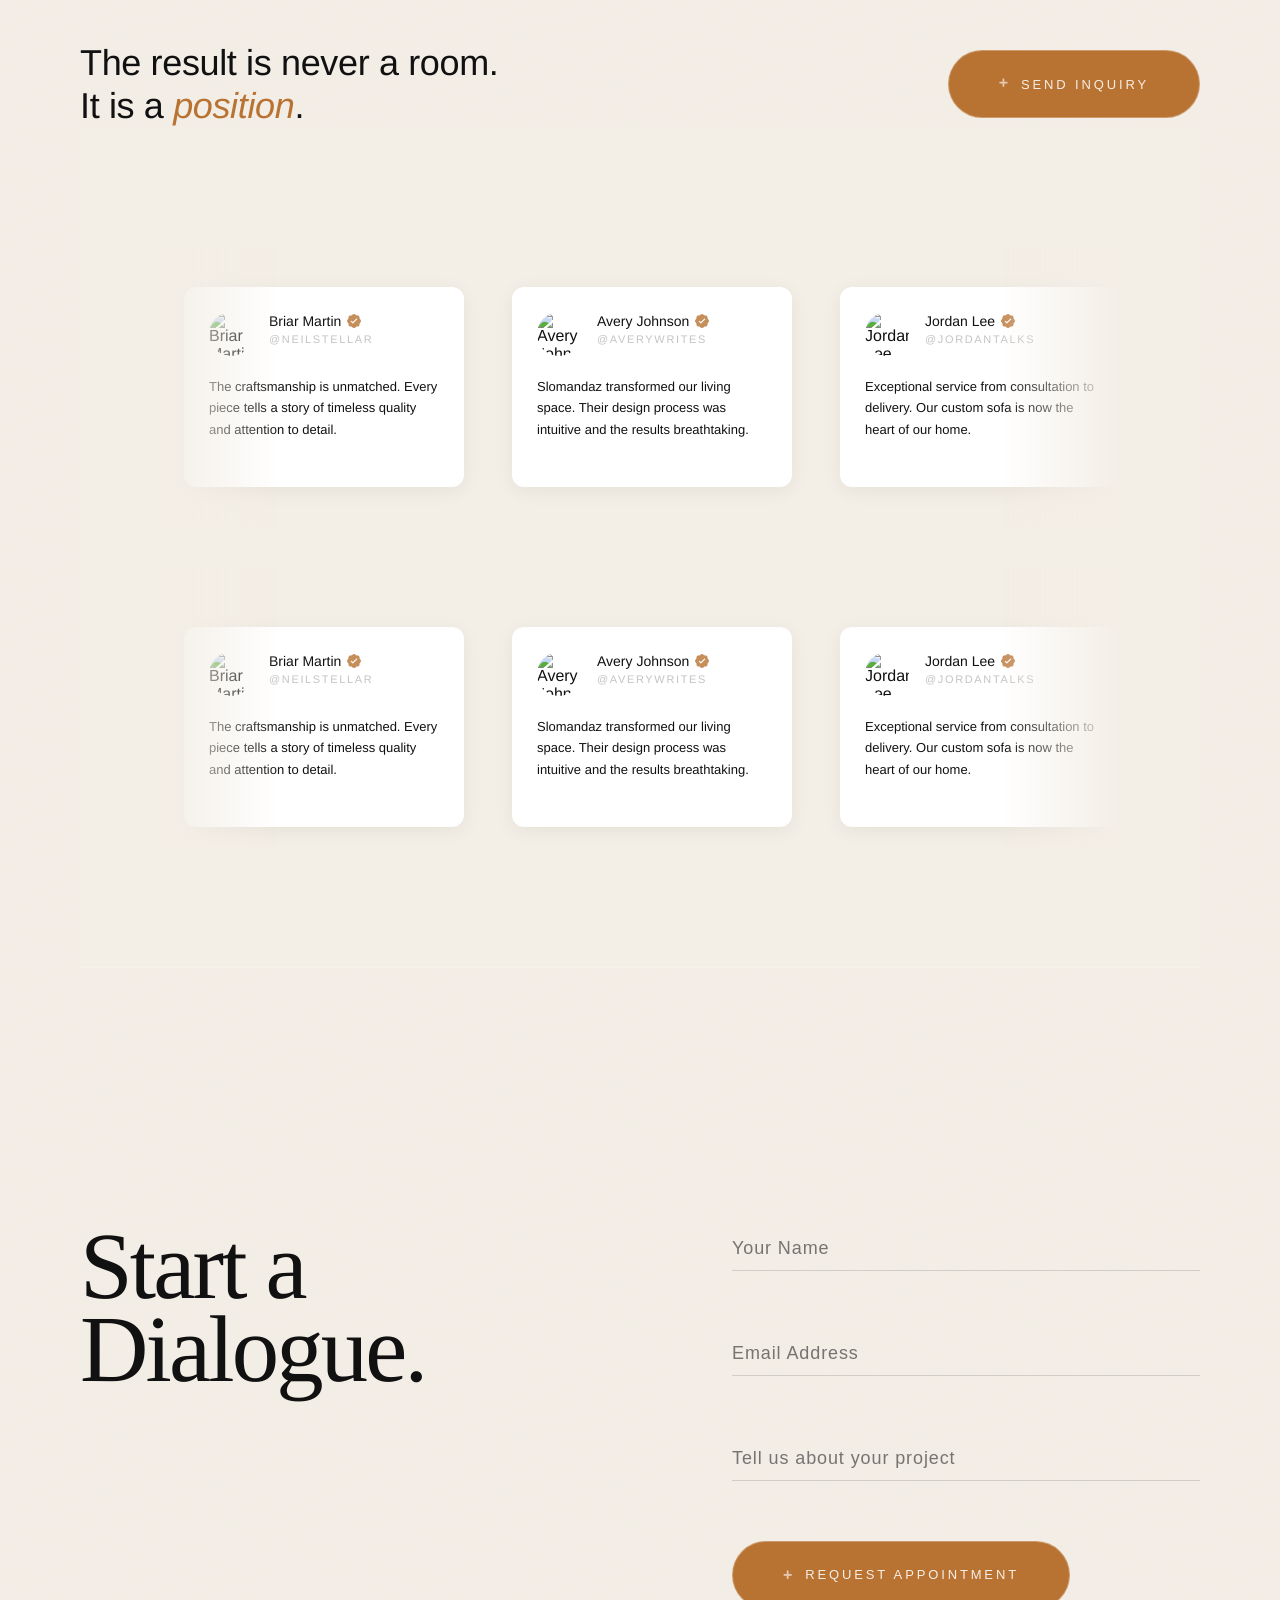
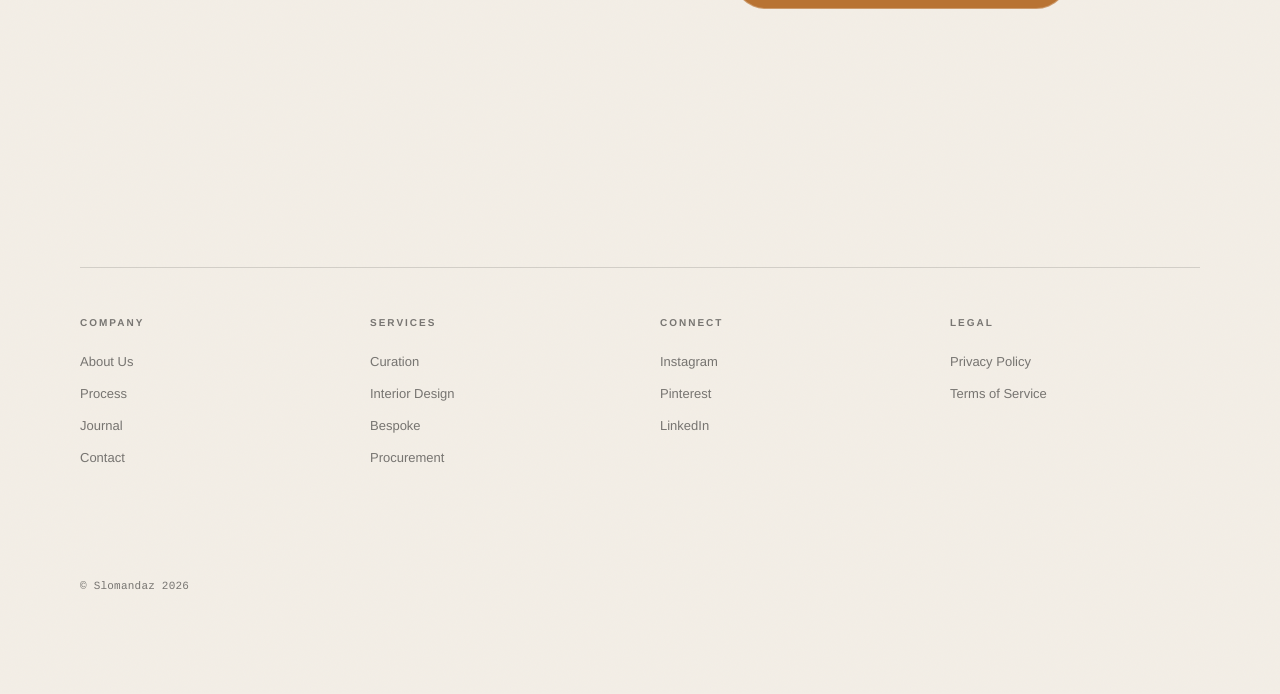
==== commit e36284b0: "desc-mobile" ====
--- a/index.html
+++ b/index.html
@@ -115,8 +115,7 @@
       <div class="hero__content">
         <div class="hero__brand">Slomandaz <sup>®</sup> <br>Furnitures</div>
         <div class="hero__descriptor">
-          Slomandaz offers custom-made furniture pieces and Private Interior design services
-          to bring timeless style to your space.
+         Slomandaz crafts custom furniture and offers private interior design services to transform your space with character and distinction.
         </div>
       </div>
 
--- a/styles/responsive.css
+++ b/styles/responsive.css
@@ -342,7 +342,7 @@
     bottom: 44px;
     right: -35%;
     width: 180px;
-    font-size: 9px;
+    font-size: 13px;
   }
   .hero-cta {
     display: inline-flex;
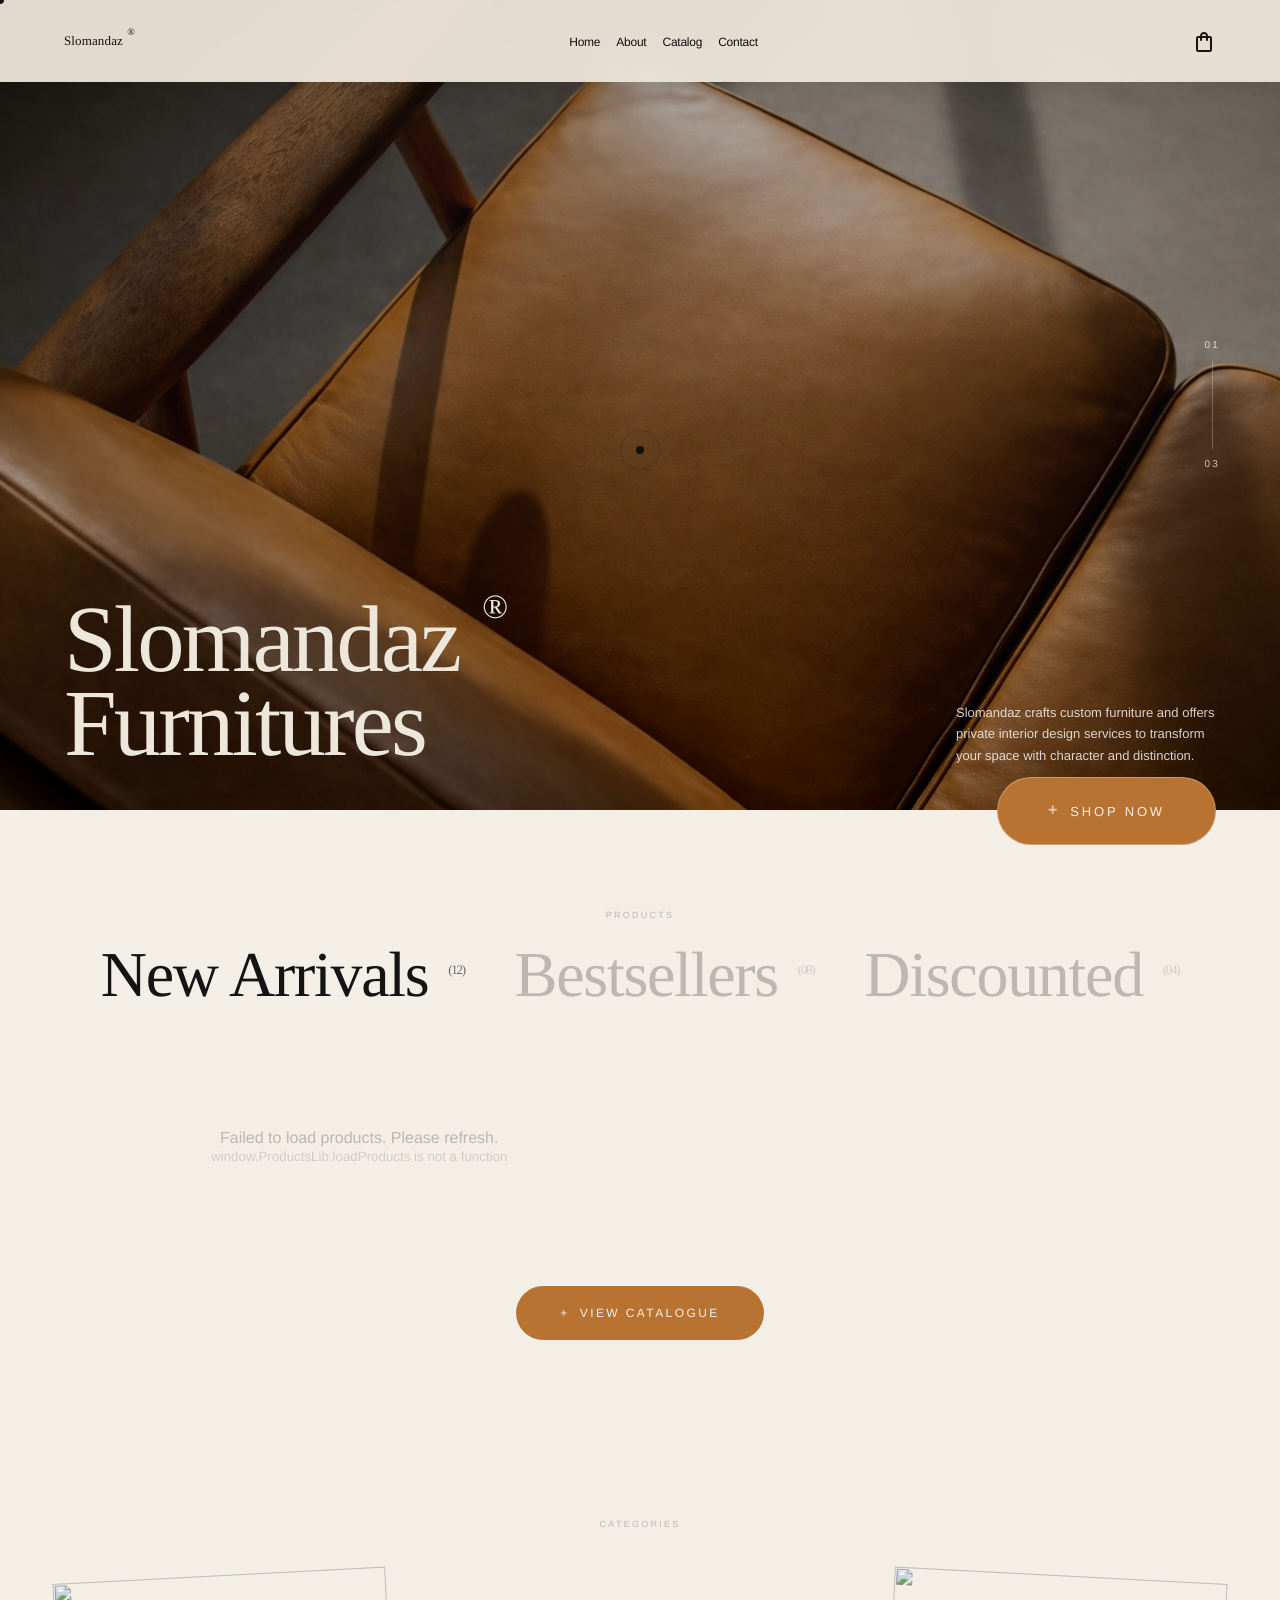
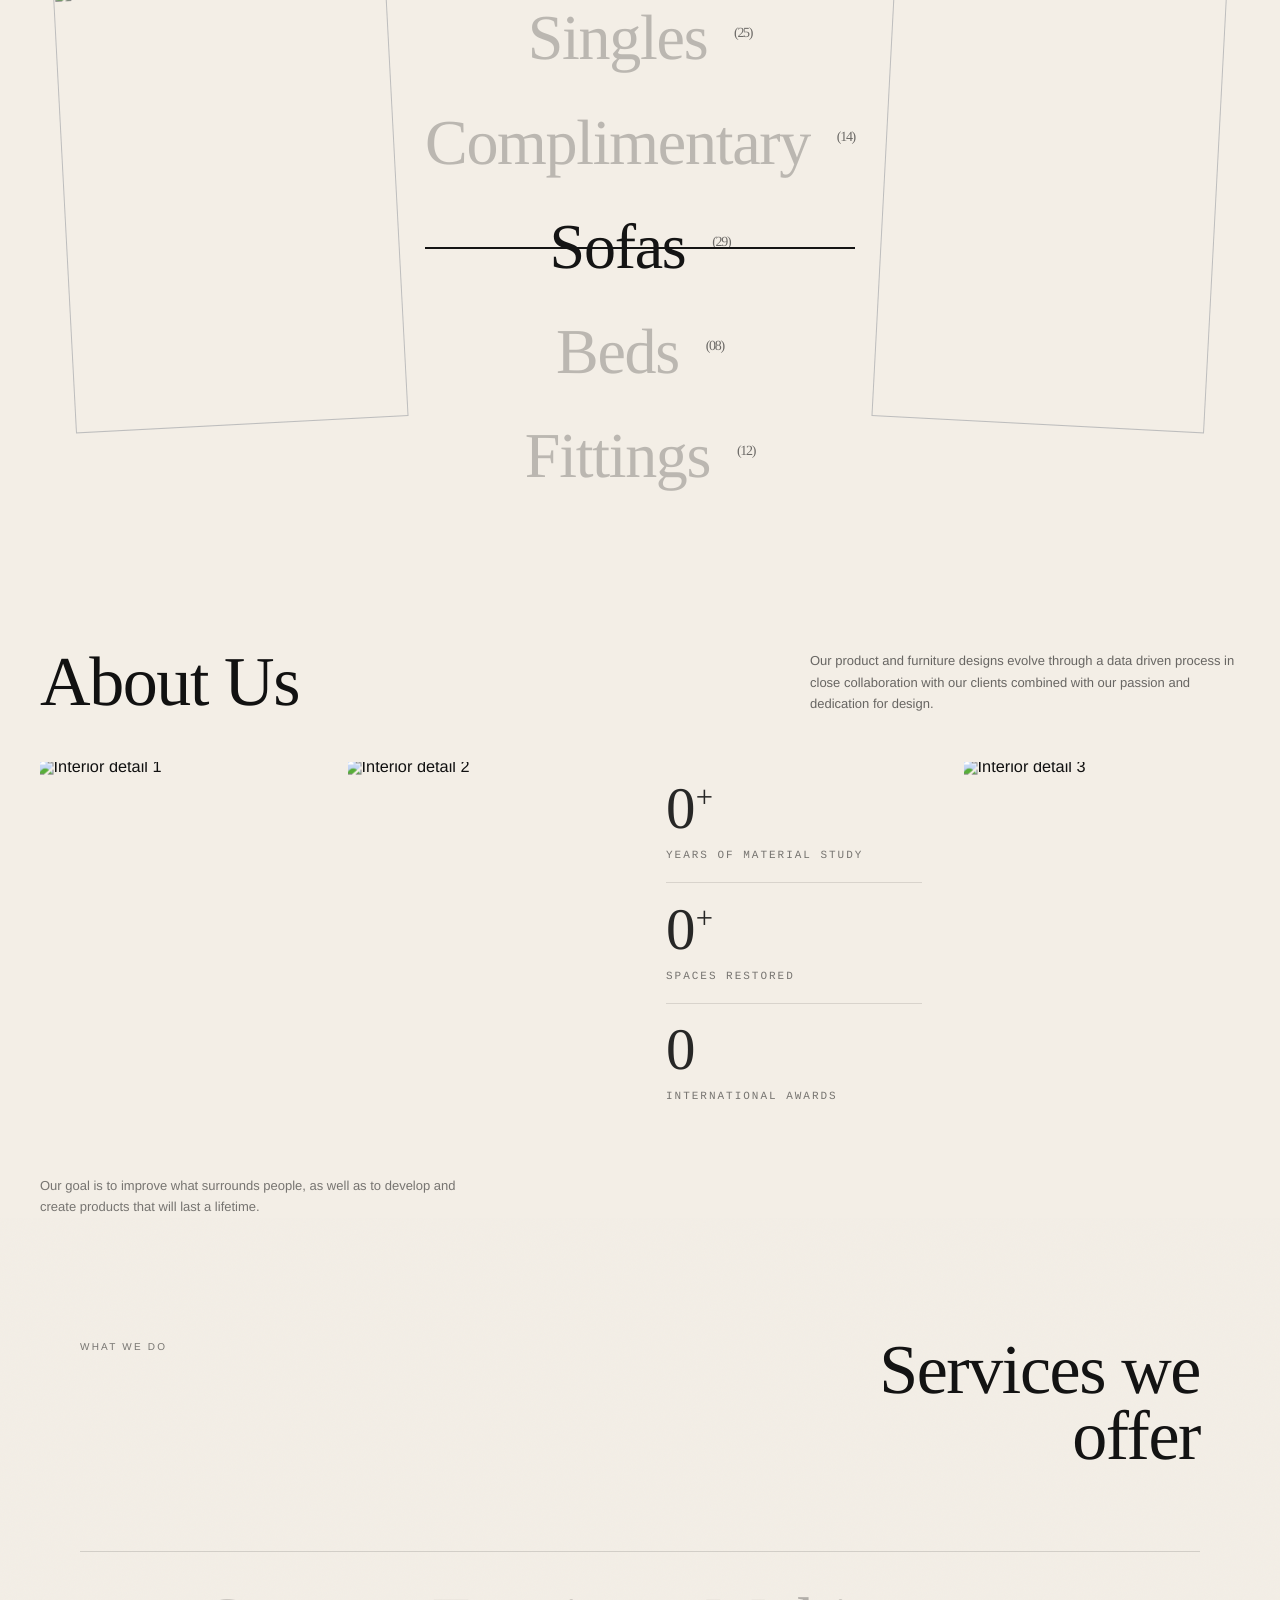
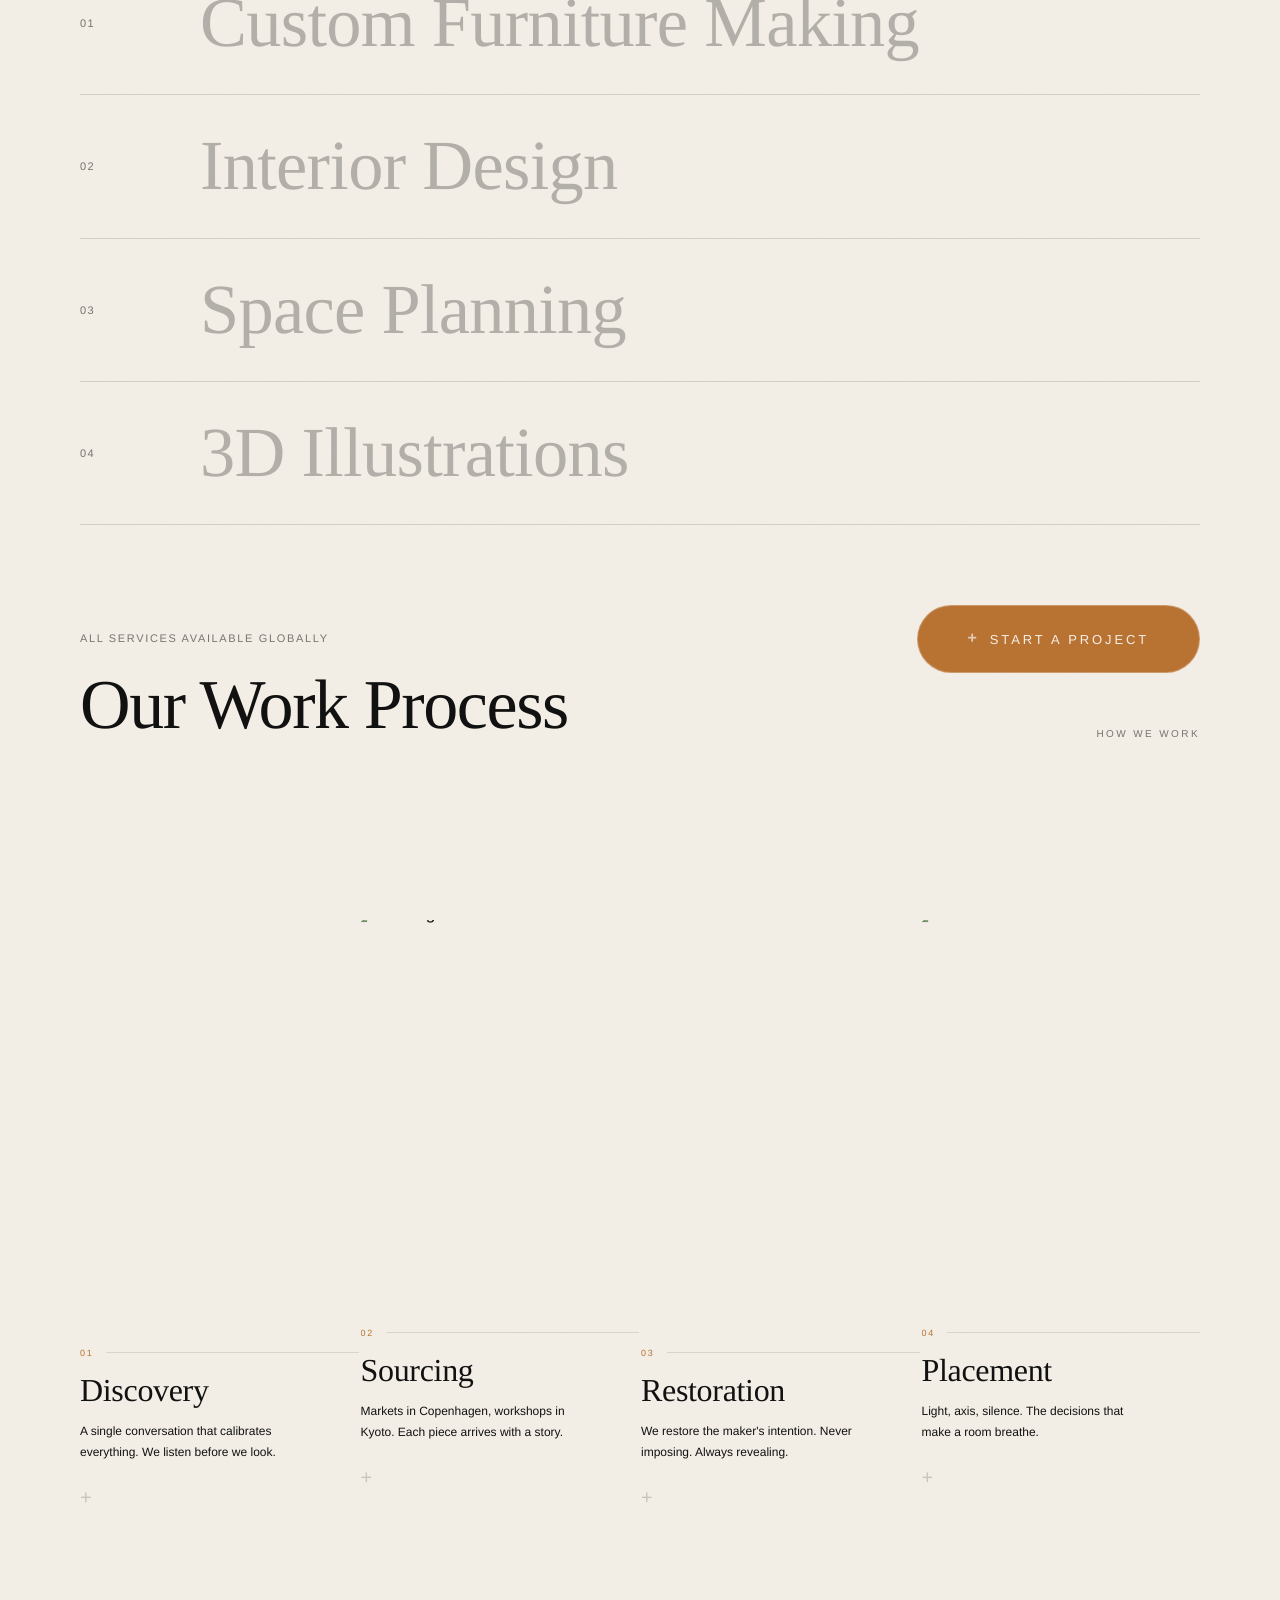
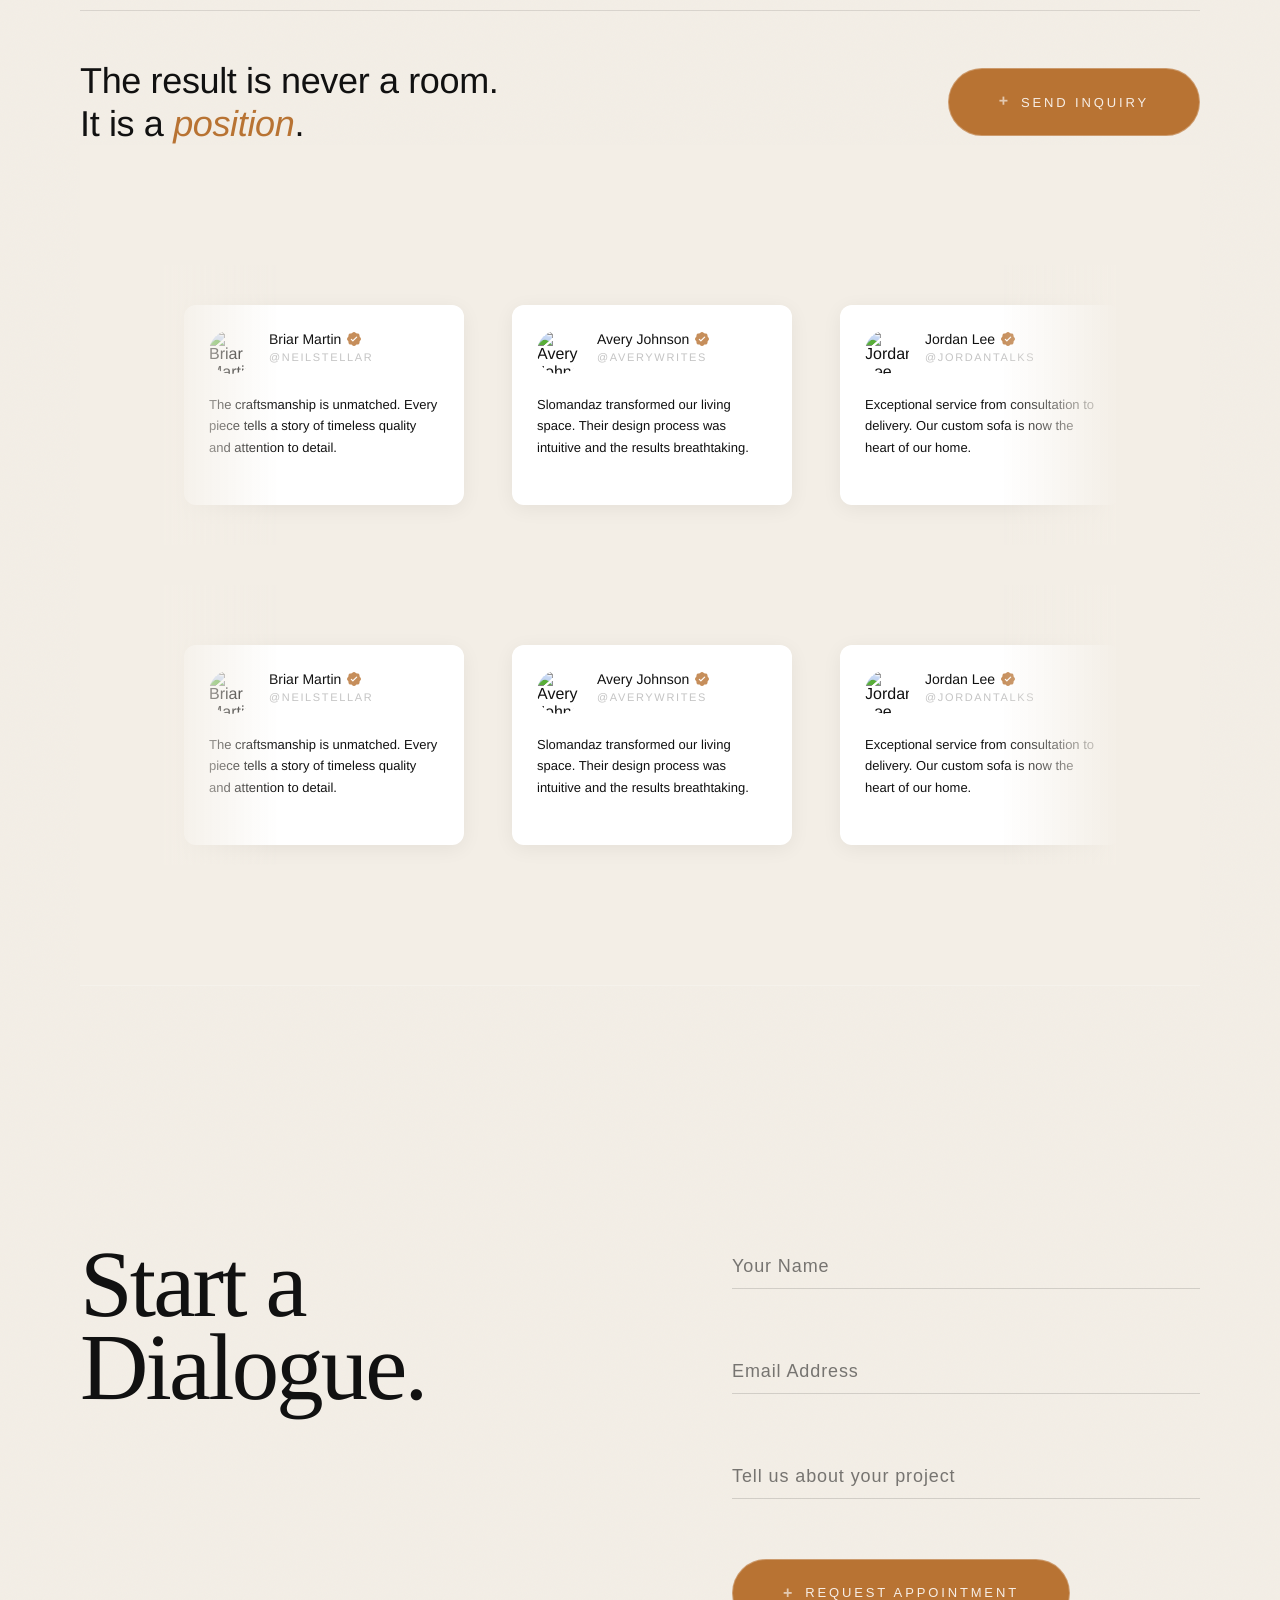
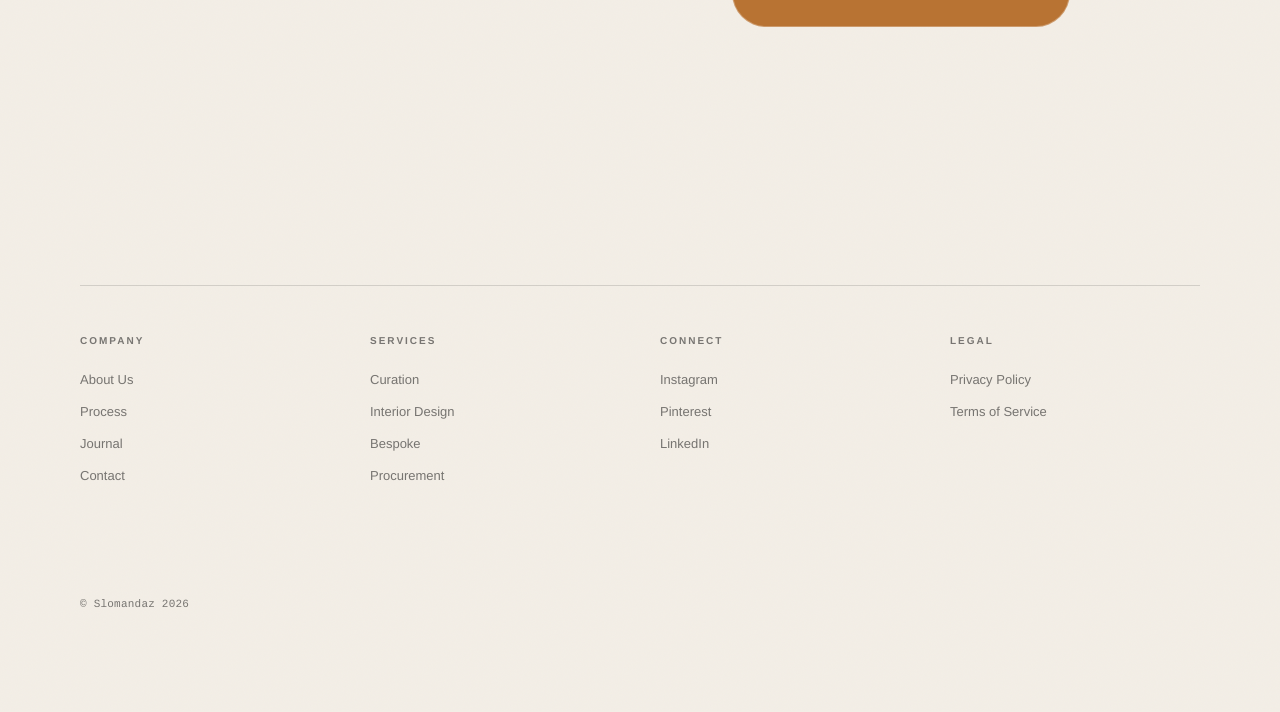
==== commit e64b3810: "`Refactor products and index pages to use OpenSheet data and improve filtering`" ====
--- a/index.html
+++ b/index.html
@@ -31,36 +31,70 @@
     <!-- CURSOR ELEMENTS -->
     <div class="cursor-dot"></div>
     <div class="cursor-outline"></div>
-
-<header class="global-nav" role="banner" aria-label="Primary navigation">
-   <div class="mini-logo">Slomandaz <sup>®</sup></div>
-
-  <!-- Mobile Menu Toggle (visible only on mobile) -->
-
- <button class="menu-toggle" id="menuToggle" aria-expanded="false" aria-controls="navLinks">
-      <span class="menu-toggle__label">menu</span>
-      <span class="material-symbols-outlined">
-arrow_drop_down
-</span>
-    </button>
-
-  <nav class="link-matrix" aria-label="Site links">
-    <div class="link-col" id="navLinks">
-      <a class="navlink" href="/index.html" style="--i: 0">Home</a>
-      <a href="/about/" class="navlink" style="--i: 1">About</a>
-      <a class="navlink" href="/products/" style="--i: 2">Catalog</a>
-      <a class="navlink" href="/contact/" style="--i: 3">Contact</a>
+    
+<header class="global-nav" role="banner">
+  <div class="mini-logo">Slomandaz <sup>®</sup></div>
+
+  <nav class="link-matrix" aria-label="Desktop navigation">
+    <div class="link-col">
+      <a class="navlink" href="/index.html">Home</a>
+      <a class="navlink" href="/about/">About</a>
+      <a class="navlink" href="/products/">Catalog</a>
+      <a class="navlink" href="/contact/">Contact</a>
     </div>
   </nav>
 
-  <!-- Tools -->
-  <div class="hero__tools" aria-label="Tools">
-    <button id="cartBtn" aria-label="Open Cart" class="cart-button">
+  <div class="hero__tools">
+    <button id="cartBtn" class="cart-button">
       <span class="material-symbols-outlined">shopping_bag</span>
       <sup id="cartCount" class="cart-count-sup">0</sup>
     </button>
+    
+    <!-- Drag Handle Toggle -->
+    <button id="menuToggle" class="menu-toggle" aria-label="Open Menu">
+      <span class="material-symbols-outlined">
+menu
+</span>
+    </button>
   </div>
 </header>
+
+<!-- THE HARDCORE DRAWER -->
+<div id="mobileDrawer" class="mobile-drawer">
+  <div class="drawer-bg"></div>
+  
+  <!-- Close Button Inside Drawer -->
+  <button id="drawerClose" class="drawer-close-btn" aria-label="Close Menu">
+    <span class="material-symbols-outlined">close</span>
+  </button>
+
+  <div class="drawer-inner">
+    <div class="drawer-grid">
+      <div class="drawer-left">
+        <span class="drawer-label">Navigation</span>
+        <nav class="drawer-links">
+          <a href="/index.html" class="d-link"><span>01</span> Home</a>
+          <a href="/about/" class="d-link"><span>02</span> About</a>
+          <a href="/products/" class="d-link"><span>03</span> Catalog</a>
+          <a href="/contact/" class="d-link"><span>04</span> Contact</a>
+        </nav>
+      </div>
+      
+      <div class="drawer-right">
+        <div class="drawer-info">
+          <span class="drawer-label">Socials</span>
+          <a href="#">Instagram</a>
+          <a href="#">Pinterest</a>
+        </div>
+      </div>
+    </div>
+    
+    <div class="drawer-footer">
+      <div class="footer-logo">Slomandaz <sup>®</sup></div>
+      <div class="footer-copy">©2026 Design for Living.</div>
+    </div>
+  </div>
+</div>
     <!-- THE SLIDE-IN DRAWER (Fixed Position) - Moved outside header to avoid mix-blend-mode -->
    <!-- CART DRAWER SYSTEM -->
 <div id="cartOverlay"></div>
@@ -658,20 +692,28 @@
     <script src="js/cursor.js"></script>
     <script src="js/previews.js"></script>
     <script src="js/testimonials.js"></script>
-    <script>
-      // Category sync for index.html - simplified
-      document.addEventListener("DOMContentLoaded", async () => {
-
-        // Load products and update counts
-        await window.ProductsLib.loadProducts();
-        window.ProductsLib.updateCategoryCounts();
-        
-        // Init category section (defined in category.js)
-        if (window.initCategorySection) {
-          window.initCategorySection();
-        }
-      });
-    </script>
+<script>
+  document.addEventListener("DOMContentLoaded", async () => {
+    try {
+      console.log("🚀 Index page initializing...");
+      
+      // Load products first
+      await window.ProductsLib.loadProducts();
+      
+      // Update category counts
+      window.ProductsLib.updateCategoryCounts();
+      
+      // Init category section
+      if (window.initCategorySection) {
+        window.initCategorySection();
+      }
+      
+      console.log("✅ Index page ready");
+    } catch (error) {
+      console.error("❌ Index init error:", error);
+    }
+  });
+</script>
 
 <script>
   document.addEventListener('DOMContentLoaded', () => {
--- a/styles/styles.css
+++ b/styles/styles.css
@@ -1,5 +1,3 @@
-
-
 :root {
   --bone: #ede6da; /* bone-white wordmark */
   --bone-2: #f3eee6; /* slightly warmer UI white */
@@ -35,12 +33,13 @@
   text-rendering: geometricPrecision;
 }
 /* Disable text selection and tap highlight globally */
-html, body {
-    /* Standard property */
-    user-select: none; 
-    /* Webkit browsers (Safari, Chrome, iOS) */
-    -webkit-user-select: none; 
-    -webkit-tap-highlight-color: transparent; 
+html,
+body {
+  /* Standard property */
+  user-select: none;
+  /* Webkit browsers (Safari, Chrome, iOS) */
+  -webkit-user-select: none;
+  -webkit-tap-highlight-color: transparent;
 }
 
 a {
@@ -337,8 +336,6 @@
   justify-content: center;
   font-size: 10px;
   font-weight: bold;
-  
-  
 }
 
 #cartOverlay {
@@ -661,6 +658,166 @@
   background: rgba(237, 230, 218, 0.88);
 }
 
+/* --- Toggle Styling --- */
+.menu-toggle {
+  width: 40px;
+  height: 40px;
+  display: flex;
+  flex-direction: column;
+  justify-content: center;
+  align-items: flex-end;
+  gap: 8px;
+  background: none;
+  border: none;
+  cursor: pointer;
+  position: relative;
+  z-index: 10001;
+  padding: 0;
+}
+
+.menu-toggle .line {
+  width: 28px;
+  height: 1.5px;
+  background: var(--ink);
+  transition: transform 0.5s cubic-bezier(0.19, 1, 0.22, 1), width 0.5s ease;
+}
+
+.menu-toggle .line-bottom { width: 18px; }
+
+/* Morphing state */
+.menu-toggle.is-active .line-top {
+  transform: translateY(4.5px) rotate(45deg);
+  width: 28px;
+}
+.menu-toggle.is-active .line-bottom {
+  transform: translateY(-5px) rotate(-45deg);
+  width: 28px;
+}
+
+/* --- Drawer Styling --- */
+.mobile-drawer {
+  position: fixed;
+  inset: 0;
+  z-index: 10000;
+  pointer-events: none;
+  visibility: hidden;
+  display: flex;
+  align-items: center;
+  padding: var(--pad-x);
+}
+
+.mobile-drawer.is-open {
+  pointer-events: all;
+  visibility: visible;
+}
+
+.drawer-bg {
+  position: absolute;
+  inset: 0;
+  background: var(--bone);
+  clip-path: inset(0 0 100% 0); /* Animates down via GSAP */
+}
+
+.drawer-inner {
+  position: relative;
+  width: 100%;
+  height: 80vh;
+  display: flex;
+  flex-direction: column;
+  justify-content: space-between;
+}
+
+.drawer-grid {
+  display: grid;
+  grid-template-columns: 1.5fr 1fr;
+  gap: 40px;
+  margin-top: 60px;
+}
+
+@media (max-width: 600px) {
+  .drawer-grid { grid-template-columns: 1fr; }
+  .drawer-right { display: none; } /* Cleanliness on small phones */
+}
+
+/* --- Menu Toggles --- */
+ .drawer-close-btn {
+  background: none;
+  border: none;
+  cursor: pointer;
+  color: var(--ink);
+  display: flex;
+  align-items: center;
+  justify-content: center;
+  padding: 0;
+ 
+  transition: opacity 0.3s ease;
+}
+
+/* Close Button Positioned in Drawer */
+.drawer-close-btn {
+  position: absolute;
+  top: var(--pad-y);
+  right: var(--pad-x);
+  z-index: 10002;
+}
+
+.drawer-label {
+  display: block;
+  font-family: var(--font-sans);
+  font-size: 10px;
+  text-transform: uppercase;
+  letter-spacing: 0.2em;
+  margin-bottom: 24px;
+  color: var(--muted-2);
+}
+
+.drawer-links {
+  display: flex;
+  flex-direction: column;
+  gap: 15px;
+}
+
+.d-link {
+  font-family: var(--font-heading);
+  font-size: clamp(40px, 8vw, 72px);
+  color: var(--ink);
+  text-decoration: none;
+  line-height: 1.1;
+  overflow: hidden;
+  display: block;
+}
+
+.d-link span {
+  font-family: var(--font-sans);
+  font-size: 14px;
+  vertical-align: middle;
+  margin-right: 15px;
+  opacity: 0.4;
+}
+
+.drawer-info {
+  margin-bottom: 40px;
+}
+
+.drawer-info a, .drawer-info p {
+  display: block;
+  font-family: var(--font-sans);
+  font-size: 14px;
+  color: var(--ink);
+  margin-bottom: 8px;
+  text-decoration: none;
+}
+
+.drawer-footer {
+  display: flex;
+  justify-content: space-between;
+  align-items: flex-end;
+  border-top: 1px solid var(--divider);
+  padding-top: 20px;
+}
+
+.footer-logo { font-family: var(--font-heading); font-size: 14px; }
+.footer-copy { font-size: 10px; opacity: 0.5; text-transform: uppercase; }
 /* ─── Mini Logo ─── */
 .mini-logo {
   font-size: 13px;
@@ -684,7 +841,6 @@
   position: relative;
 }
 
-
 /* ─── Link Column ─── */
 .link-col {
   display: flex;
@@ -692,7 +848,7 @@
   gap: 12px;
   overflow: hidden;
 }
-.menu-toggle{
+.menu-toggle {
   display: flex;
   align-items: center;
   gap: 0;
@@ -736,10 +892,7 @@
   transform: scaleX(1);
 }
 
-
-
 /* Navbar always visible - no collapsed states */
-
 
 .menu-toggle {
   background: none !important;
@@ -885,7 +1038,7 @@
   font-weight: 300;
   font-size: clamp(56px, 7.4vw, 120px);
   letter-spacing: -0.03em;
-  color:var(--bone) ;
+  color: var(--bone);
 
   line-height: 0.88;
   text-shadow: 0 1px 0 rgba(0, 0, 0, 0.1);
@@ -911,7 +1064,7 @@
   width: 260px;
   font-size: 13px;
   line-height: 1.65;
-  
+
   color: rgba(255, 255, 255, 0.8);
   text-align: left; /* feels more “technical” than center */
 }
@@ -1163,7 +1316,7 @@
 .noden-about__title {
   grid-column: 1 / 3; /* title sits left */
   grid-row: 1;
-  
+
   font-family: var(--font-heading);
   font-size: clamp(42px, 6vw, 70px);
   font-weight: 400;
@@ -1276,10 +1429,11 @@
   .noden-about__img--2 {
     grid-column: 2 / 3;
     grid-row: auto;
-  }
-  .noden-about__empty {
     display: none;
   }
+  /* .noden-about__empty {
+    display: none;
+  } */
   .noden-about__img--3 {
     grid-column: 1 / -1;
     grid-row: auto;
@@ -3004,7 +3158,8 @@
   filter: contrast(15);
 }
 
-.products-page-loader .dot, .products-page-loader .dots span {
+.products-page-loader .dot,
+.products-page-loader .dots span {
   background: var(--copper); /* Brand color */
   filter: blur(4px);
 }
--- a/styles/responsive.css
+++ b/styles/responsive.css
@@ -227,6 +227,70 @@
    Key adaptation point
    ============================================ */
 
+   /* --- Fix for About Stats on Mobile --- */
+@media (max-width: 900px) {
+  
+  /* 1. Make the container visible and full width */
+  .noden-about__empty {
+    display: block !important; 
+    grid-column: 1 / -1 !important; /* Forces it to span the whole width */
+    width: 100%;
+    margin: 20px 0;
+  }
+
+  /* 2. Force Horizontal Layout */
+  .noden-about__stats {
+    display: flex !important;
+    flex-direction: row !important; /* Ensures horizontal */
+    justify-content: space-between;
+    align-items: flex-start;
+    padding: 30px 0;
+    border-top: 1px solid var(--divider);
+    border-bottom: 1px solid var(--divider);
+  }
+
+  /* 3. Style individual stat blocks */
+  .noden-about__stat {
+    flex: 1;
+    text-align: center;
+    border-right: 1px solid var(--divider);
+    padding: 0 10px;
+  }
+
+  .noden-about__stat:last-child {
+    border-right: none;
+  }
+
+  /* 4. Hide vertical dividers from desktop */
+  .noden-about__statDivider {
+    display: none !important;
+  }
+
+  /* 5. Size numbers for mobile horizontal fit */
+  .noden-about__statNum {
+    font-size: clamp(30px, 8vw, 48px) !important;
+    margin-bottom: 5px;
+  }
+
+  .noden-about__statLbl {
+    font-size: 8px !important;
+    letter-spacing: 0.1em;
+    max-width: 80px;
+    margin: 0 auto;
+  }
+
+  /* 6. Fix the "Pointless" Image Vibe */
+  .noden-about__img--1 {
+    grid-column: 1 / -1 !important; /* First image stays big and wide */
+    aspect-ratio: 16 / 9;
+    width: 100% !important;
+  }
+
+  .noden-about__img--2 {
+    grid-column: 1 / 2 !important; /* Second image sits small on left */
+    width: 100% !important;
+  }
+}
 @media (max-width: 768px) {
   /* ── TYPOGRAPHY & NAVBAR ── */
   :root {
@@ -341,7 +405,7 @@
   .hero__descriptor {
     bottom: 44px;
     right: -35%;
-    width: 180px;
+    width: 280px;
     font-size: 13px;
   }
   .hero-cta {
@@ -406,16 +470,9 @@
     max-width: 100%;
   }
 
-  .noden-about__empty {
-    display: none;
-  }
-
-  .noden-about__img--1,
-  .noden-about__img--2 {
-    aspect-ratio: 3/4;
-    width: 40vw;
-    height: auto;
-  }
+
+
+  
 
   .noden-about__img--3 {
     grid-column: 1 / -1;
@@ -433,9 +490,7 @@
     aspect-ratio: 3/4;
   }
 
-  .noden-about__blank {
-    display: none;
-  }
+ 
 
   /* ── SERVICES ── */
   .services-section {
@@ -649,10 +704,10 @@
 
   .hero__descriptor {
     width: 250px;
-    font-size: 8px;
+    font-size: 13px;
   }
   .tab {
-    font-size: small;
+    
   }
 
   /* ── CATEGORY ── */
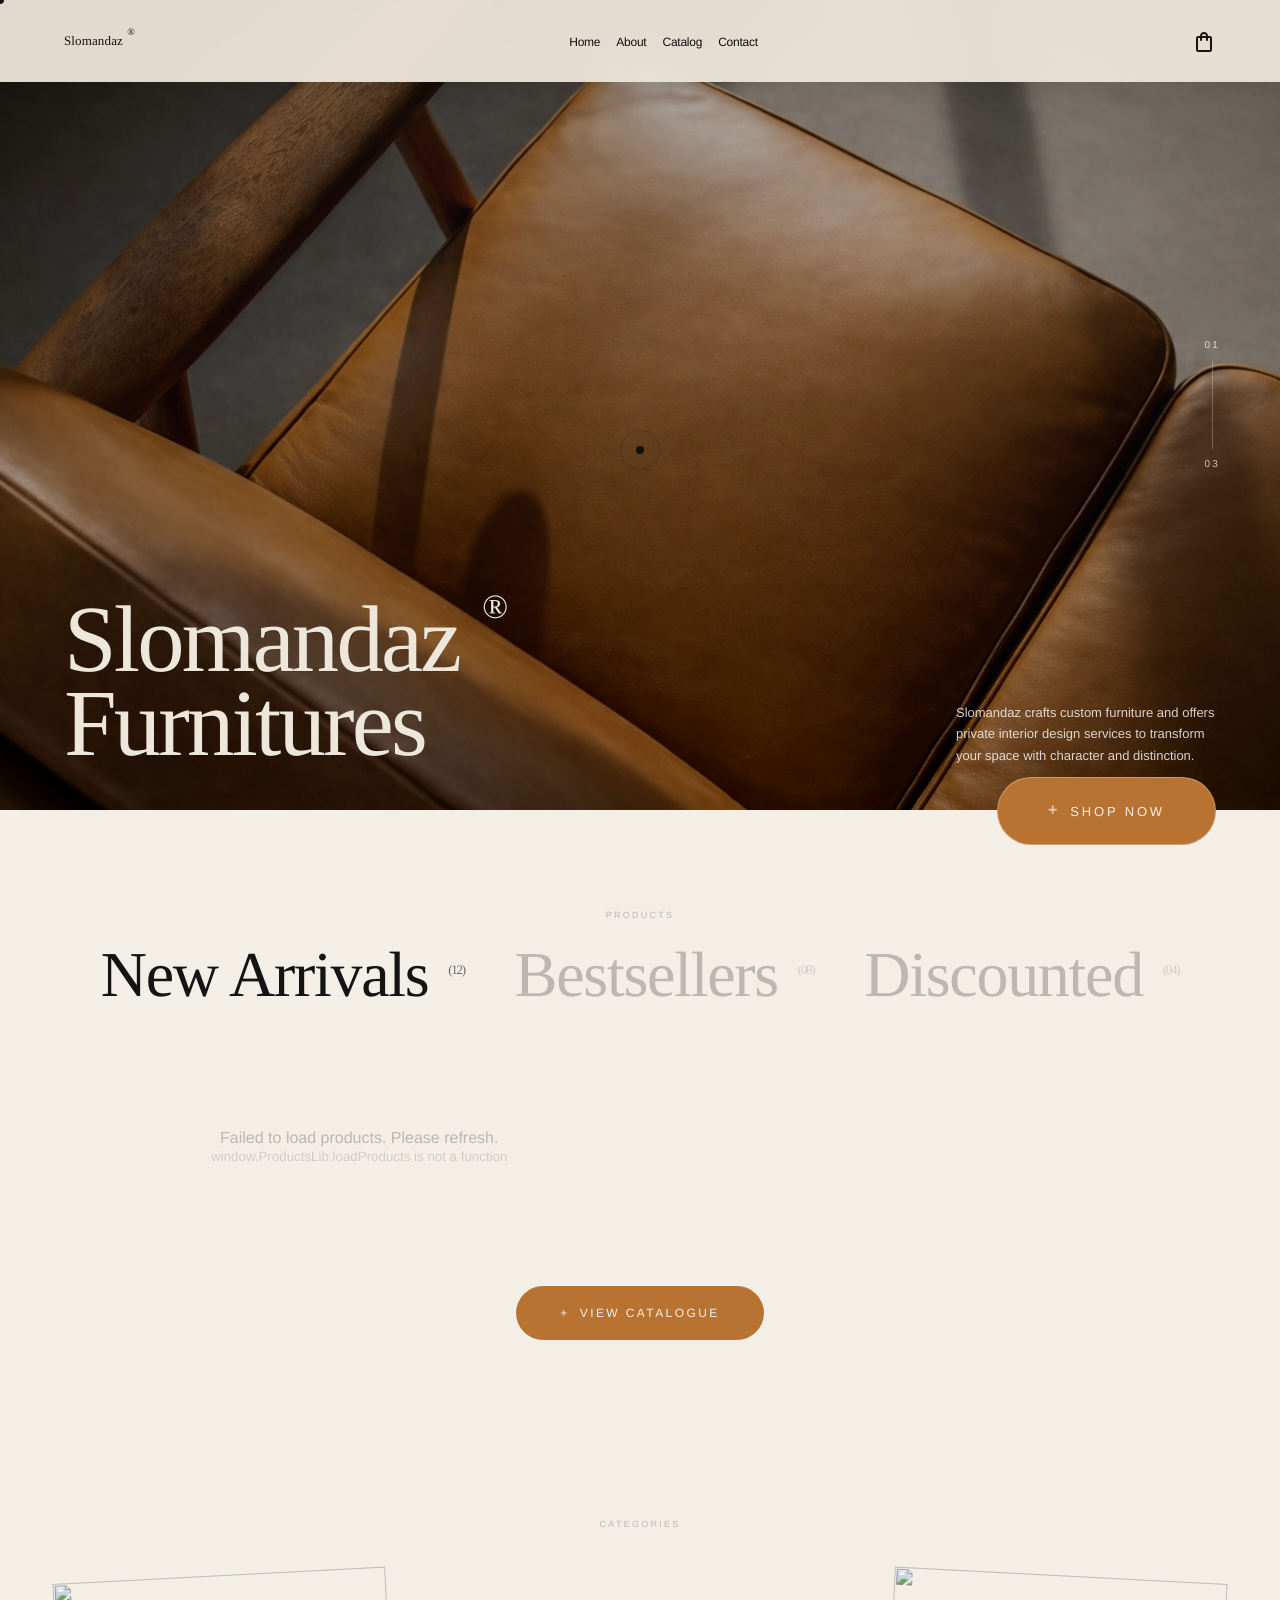
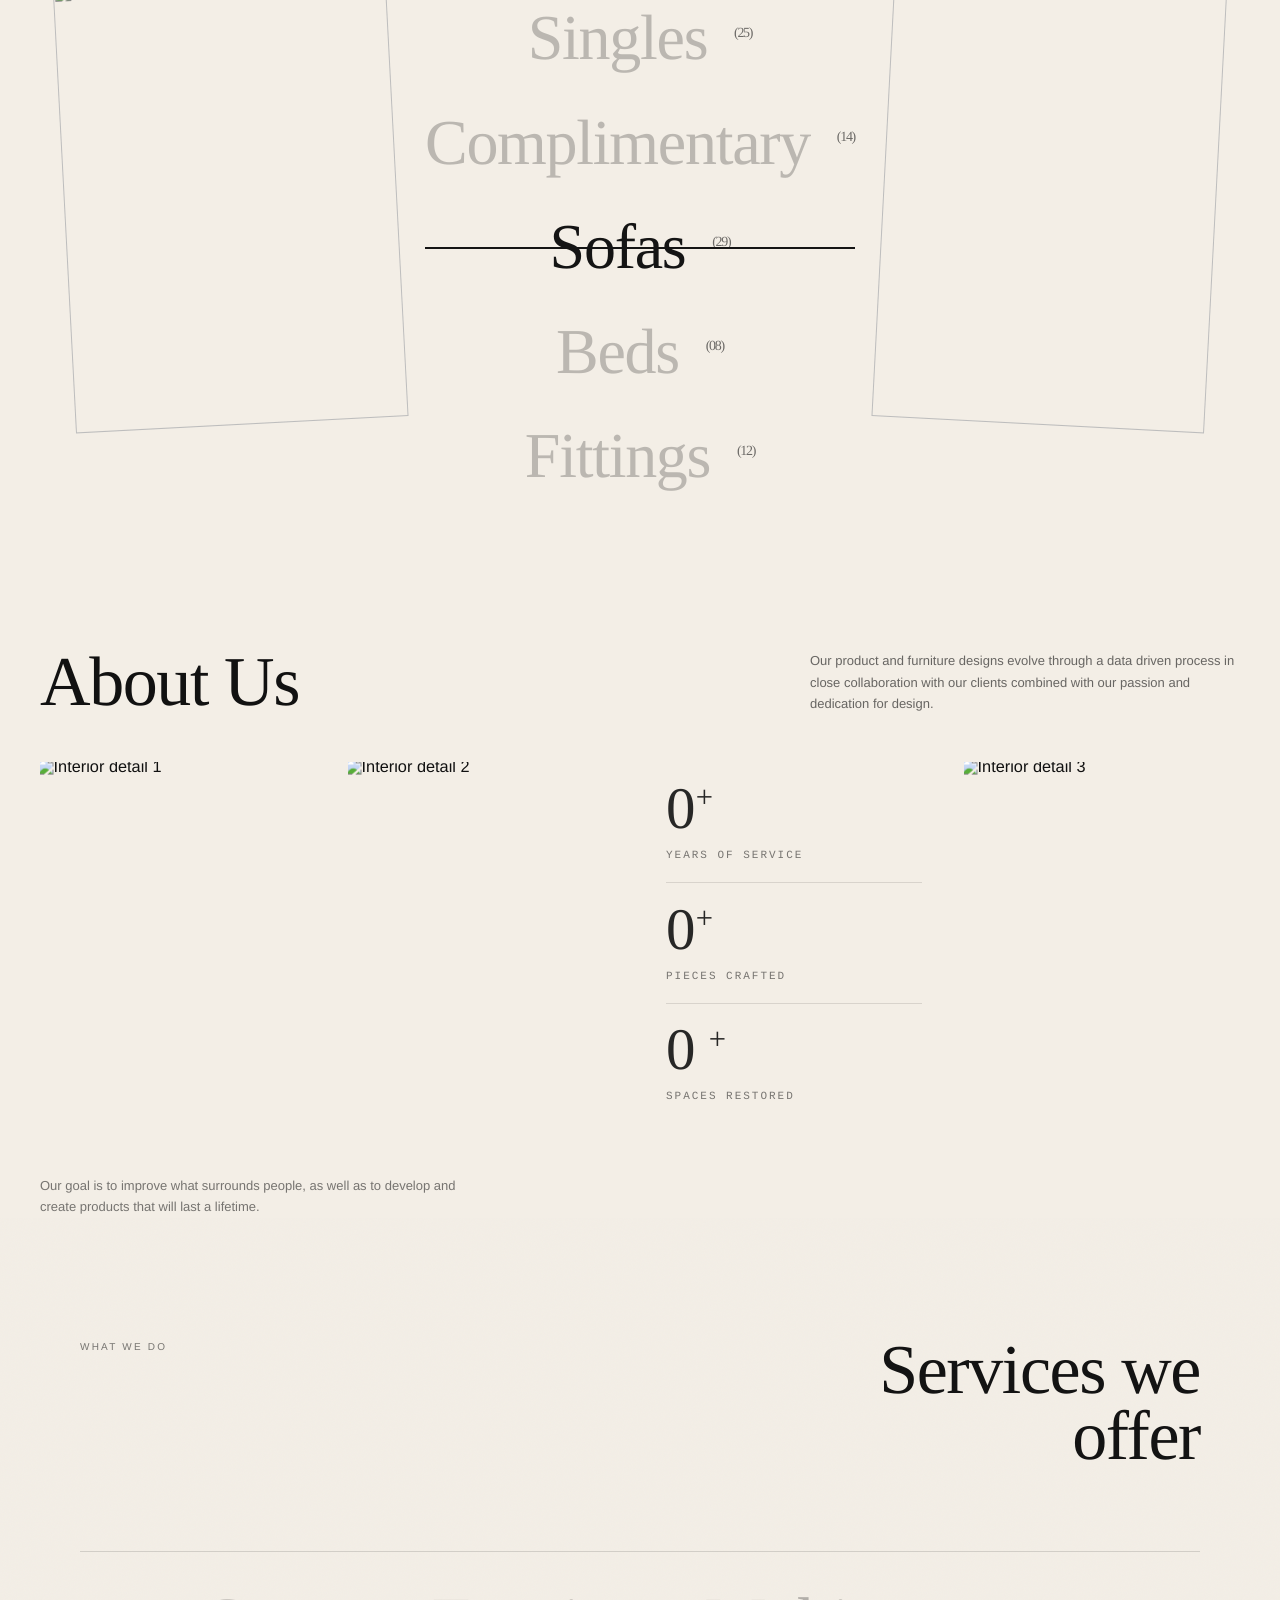
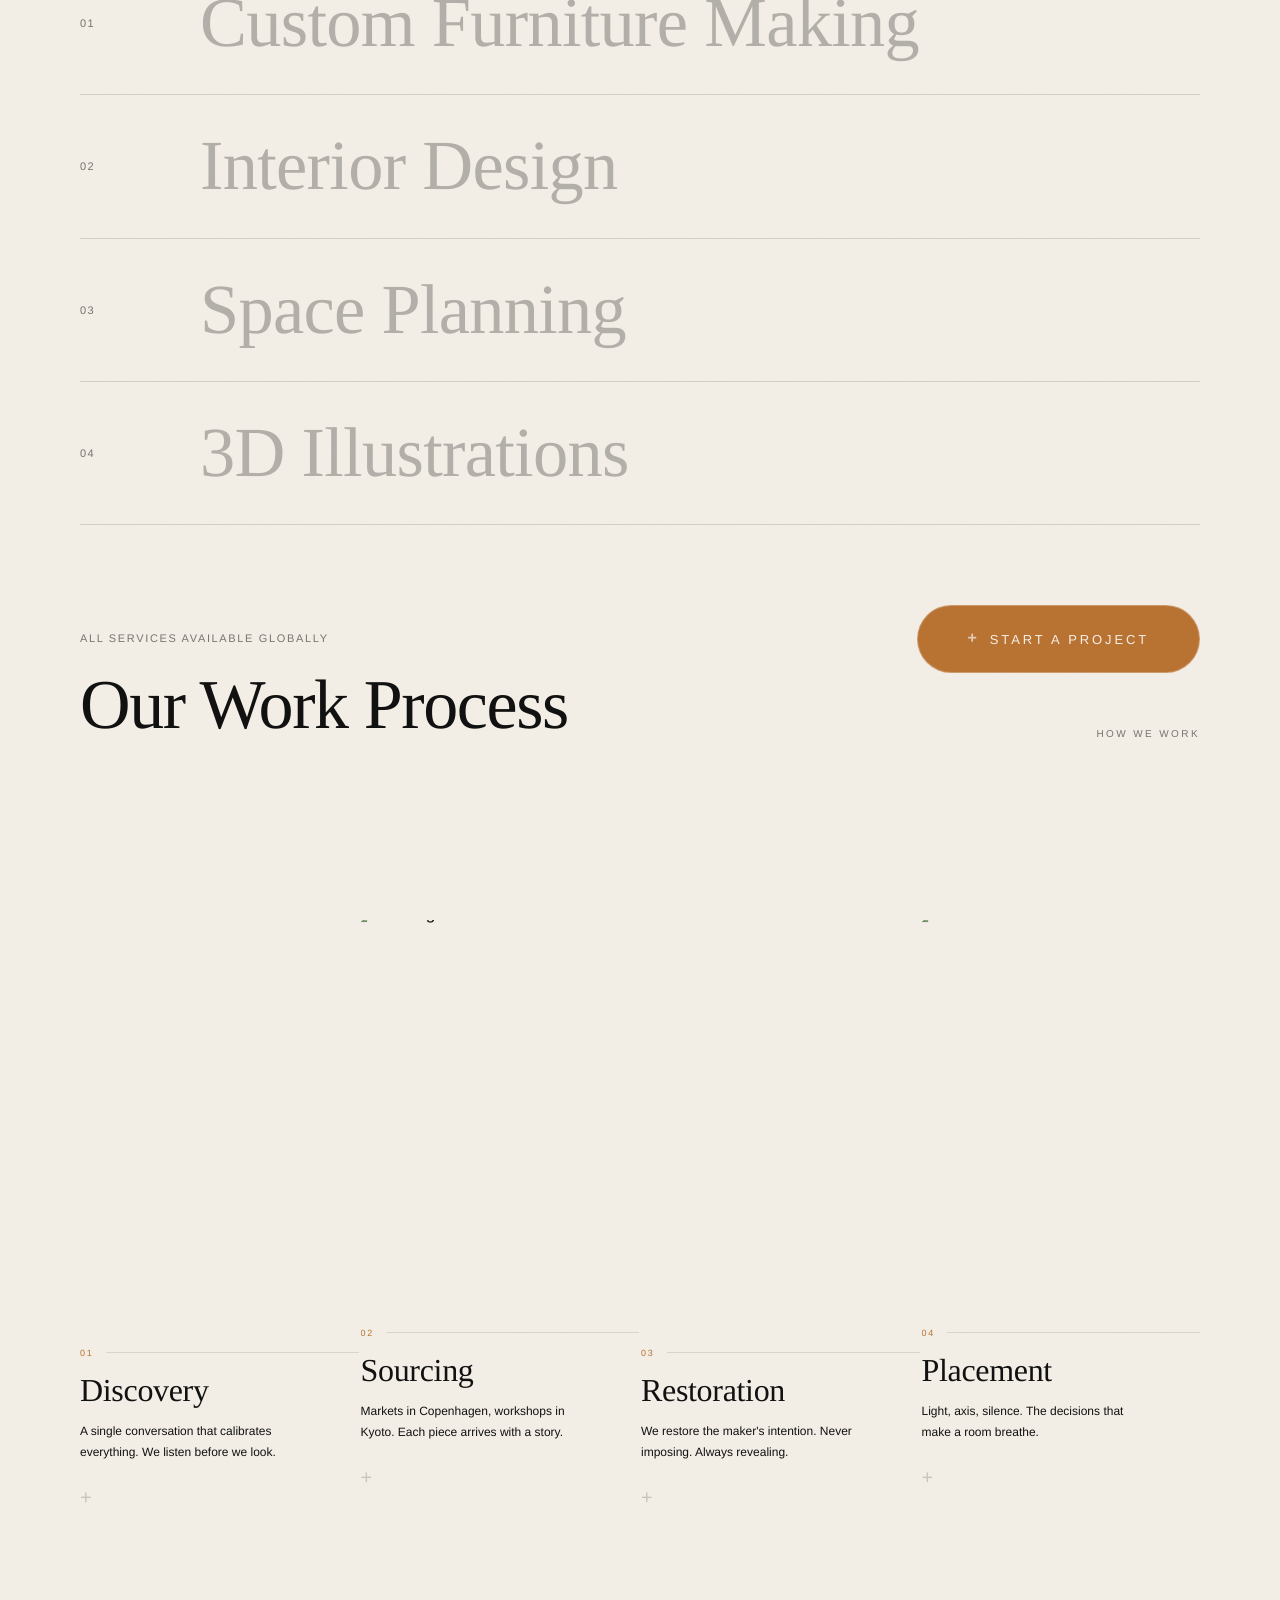
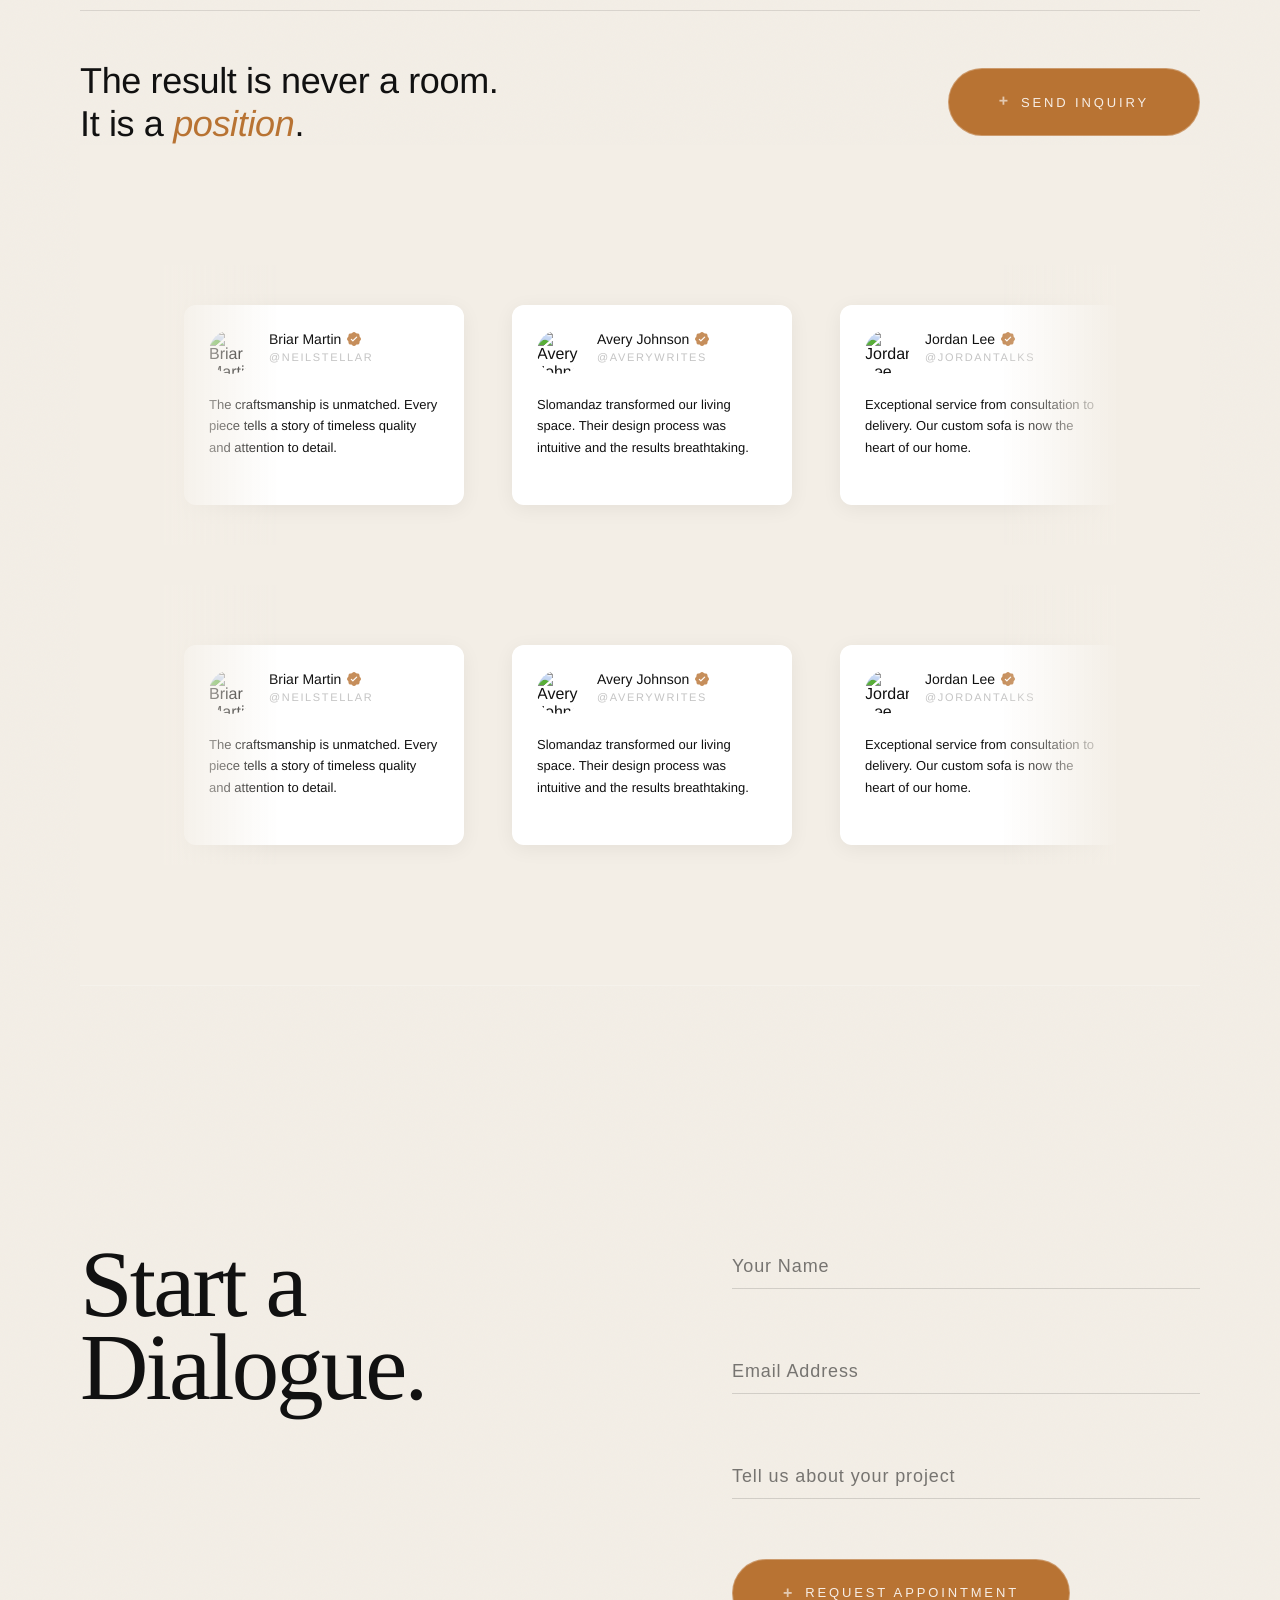
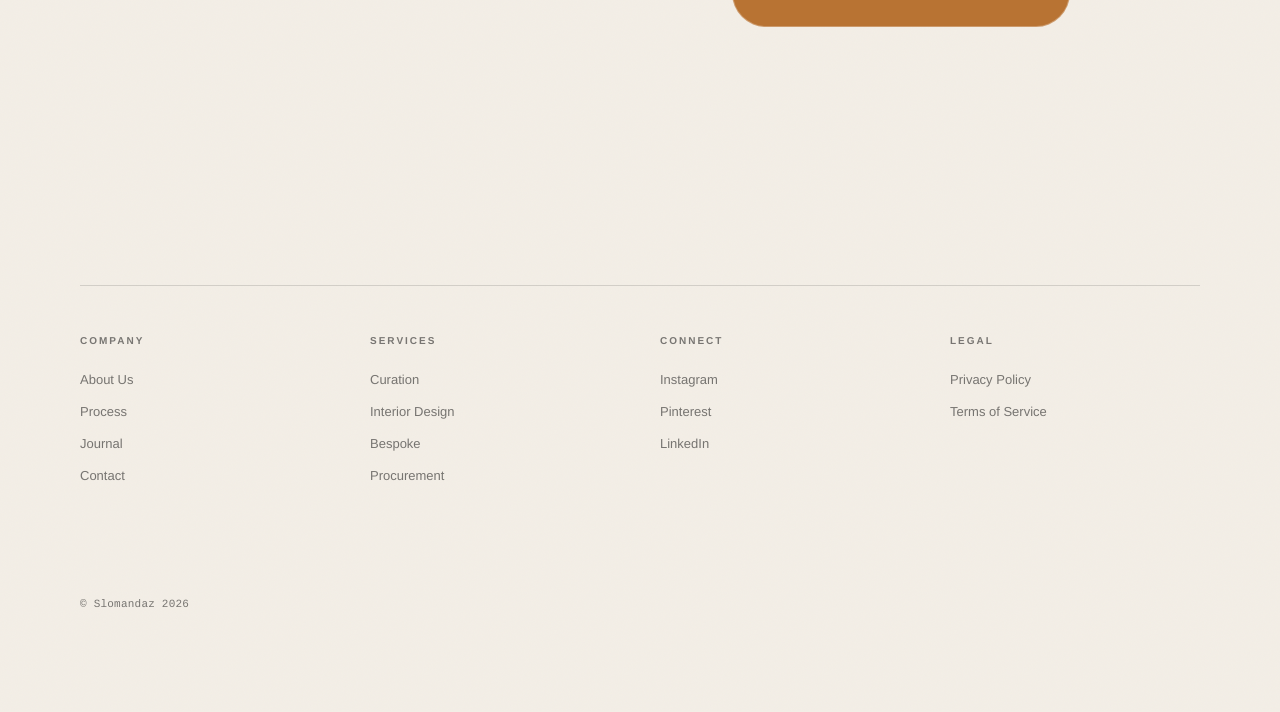
==== commit eb99b7a4: "Updated stats" ====
--- a/index.html
+++ b/index.html
@@ -338,10 +338,10 @@
           <div class="noden-about__stats" aria-label="About statistics">
             <div class="noden-about__stat">
               <div class="noden-about__statNum">
-                <span data-count="12">0</span
+                <span data-count="7">0</span
                 ><span class="noden-about__plus">+</span>
               </div>
-              <div class="noden-about__statLbl">Years of Material Study</div>
+              <div class="noden-about__statLbl">Years of Service</div>
             </div>
 
             <div class="noden-about__statDivider" aria-hidden="true"></div>
@@ -351,16 +351,17 @@
                 <span data-count="300">0</span
                 ><span class="noden-about__plus">+</span>
               </div>
-              <div class="noden-about__statLbl">Spaces Restored</div>
+              <div class="noden-about__statLbl">Pieces Crafted</div>
             </div>
 
             <div class="noden-about__statDivider" aria-hidden="true"></div>
 
             <div class="noden-about__stat">
               <div class="noden-about__statNum">
-                <span data-count="6">0</span>
+                <span data-count="50">0</span>
+                <span class="noden-about__plus">+</span>
               </div>
-              <div class="noden-about__statLbl">International Awards</div>
+              <div class="noden-about__statLbl">Spaces restored</div>
             </div>
           </div>
         </div>
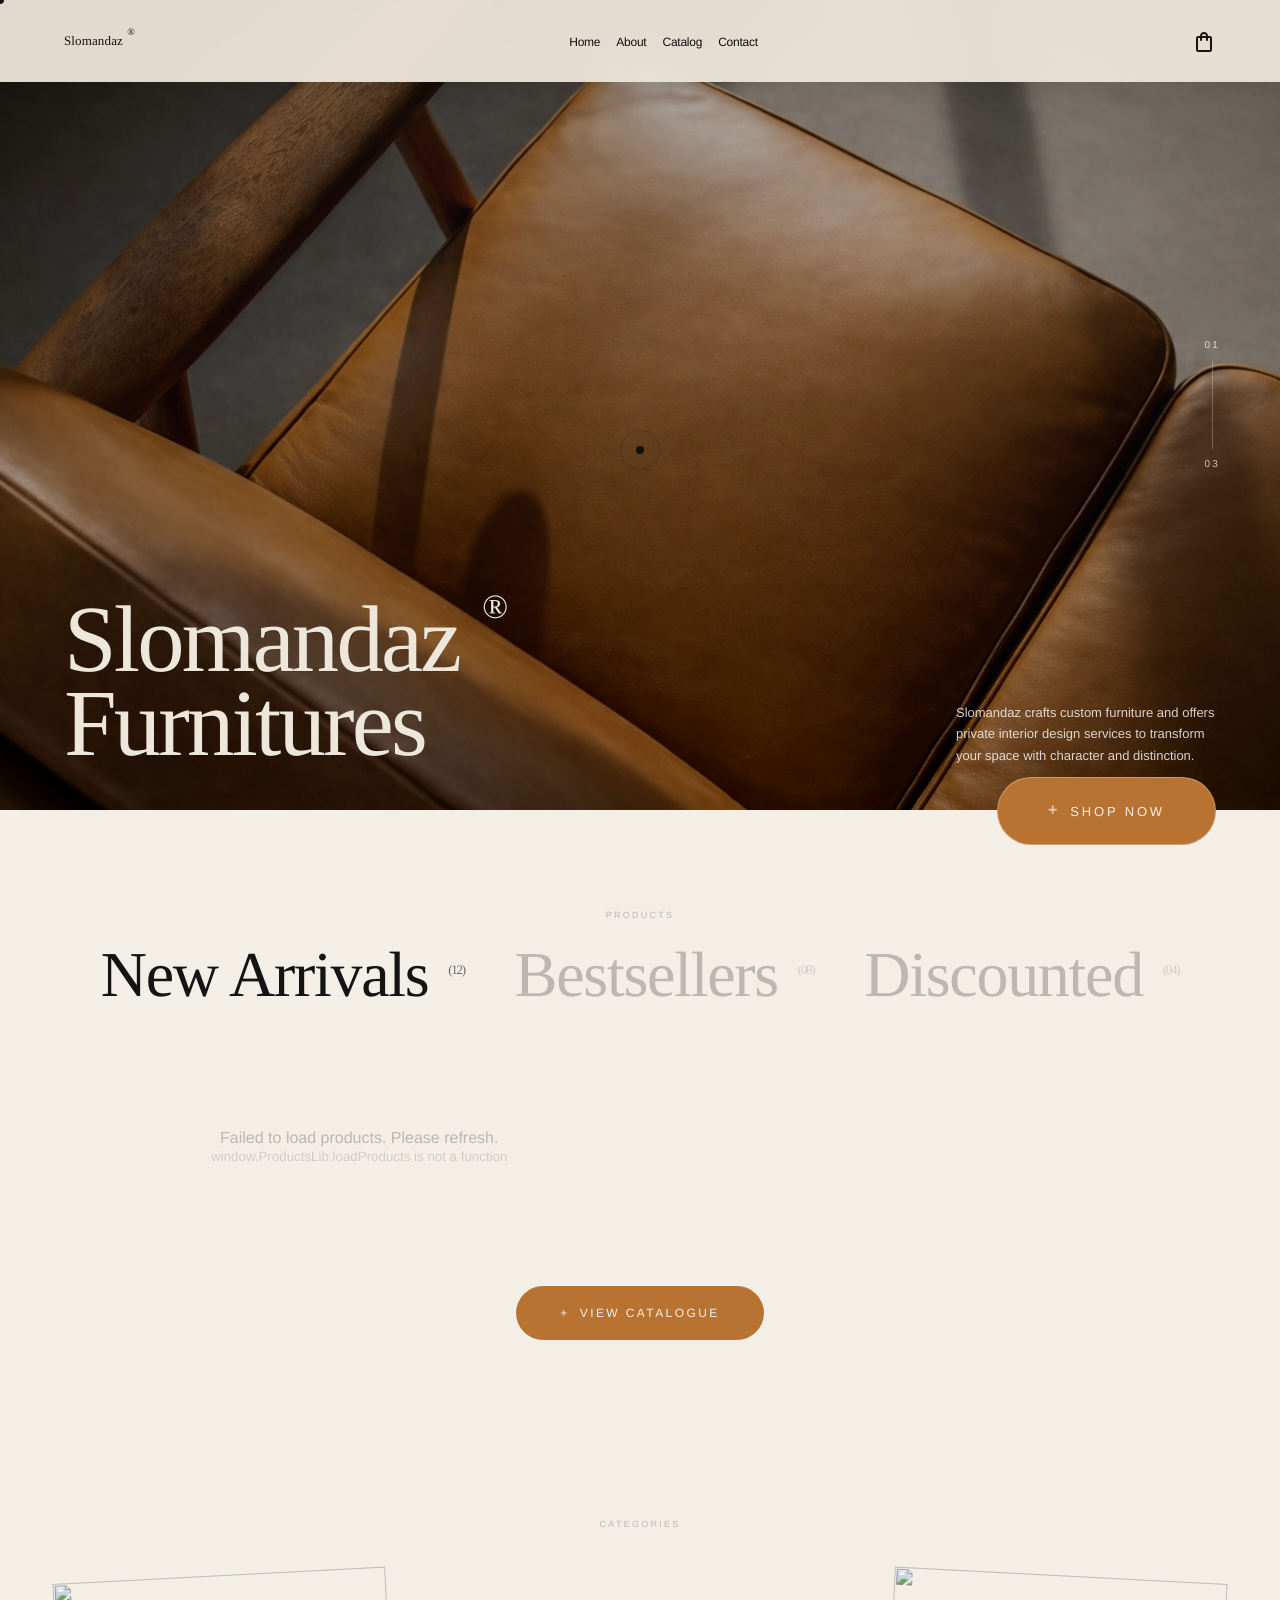
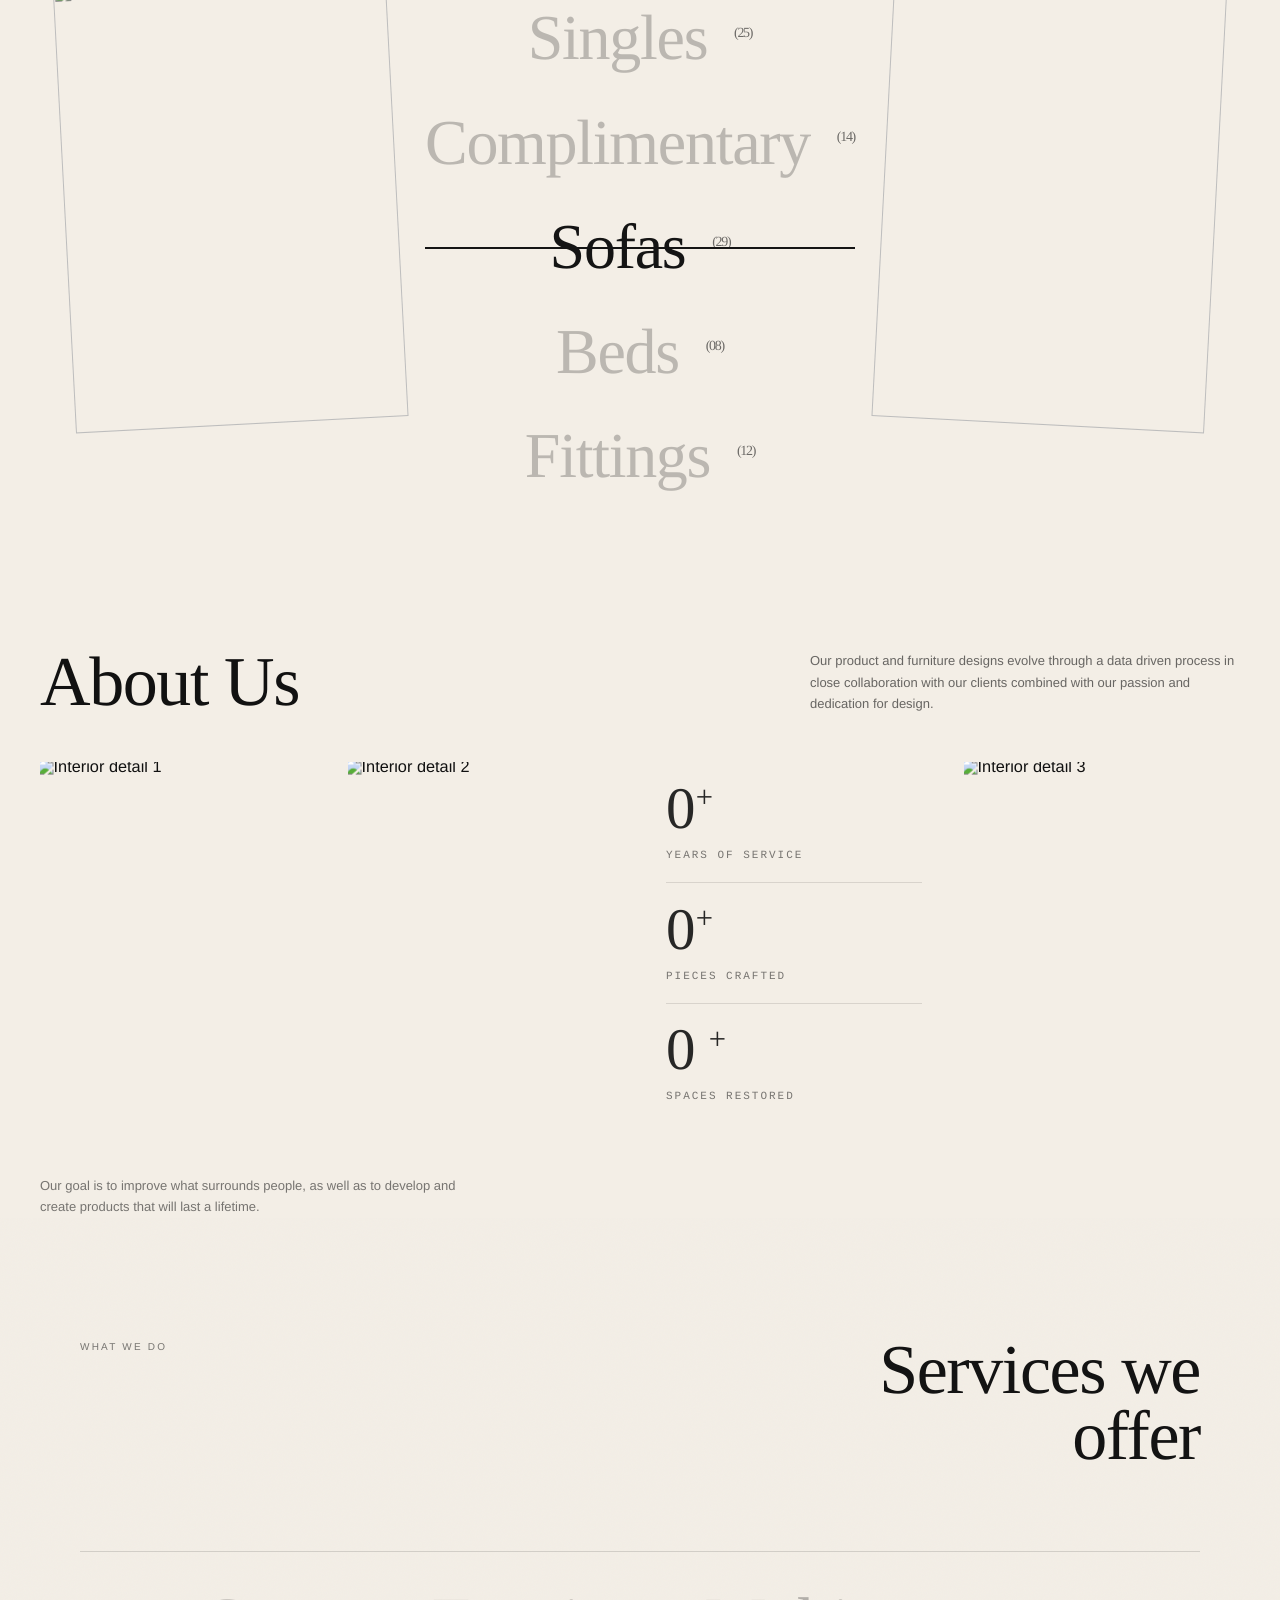
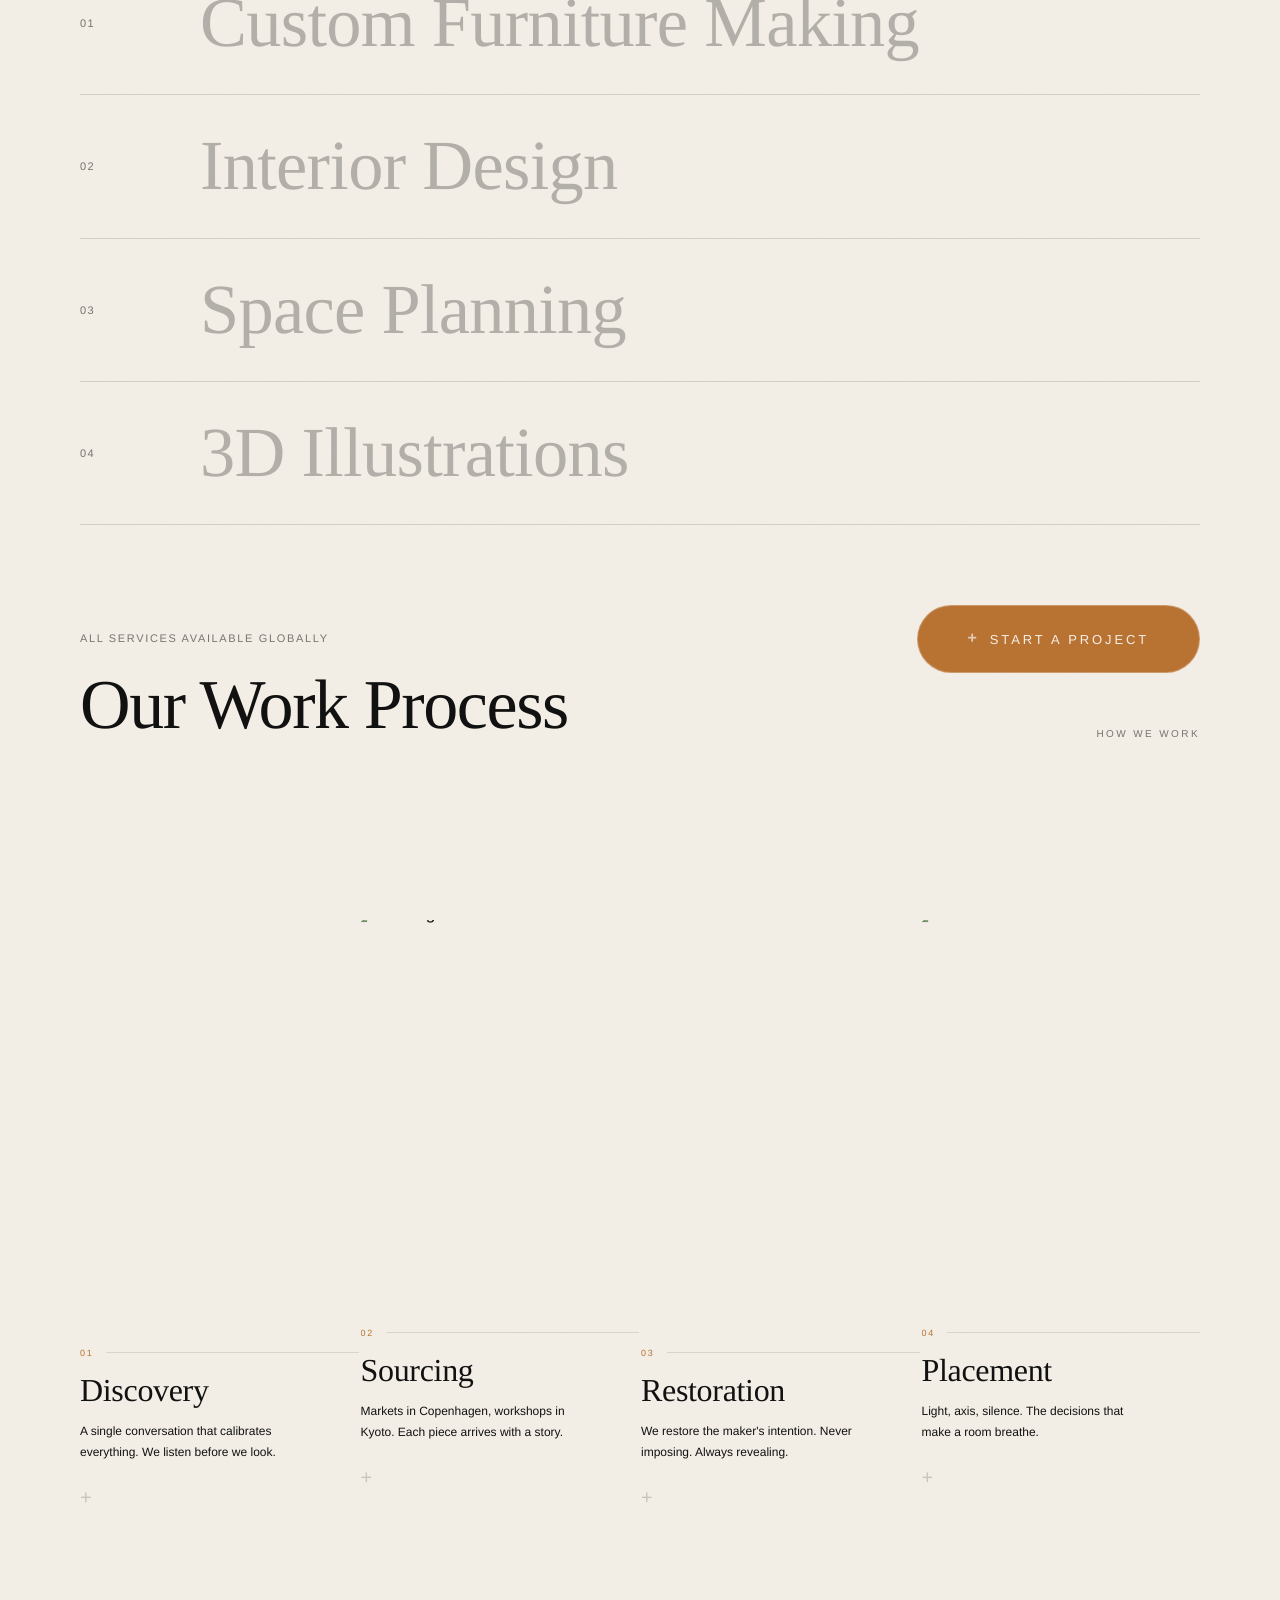
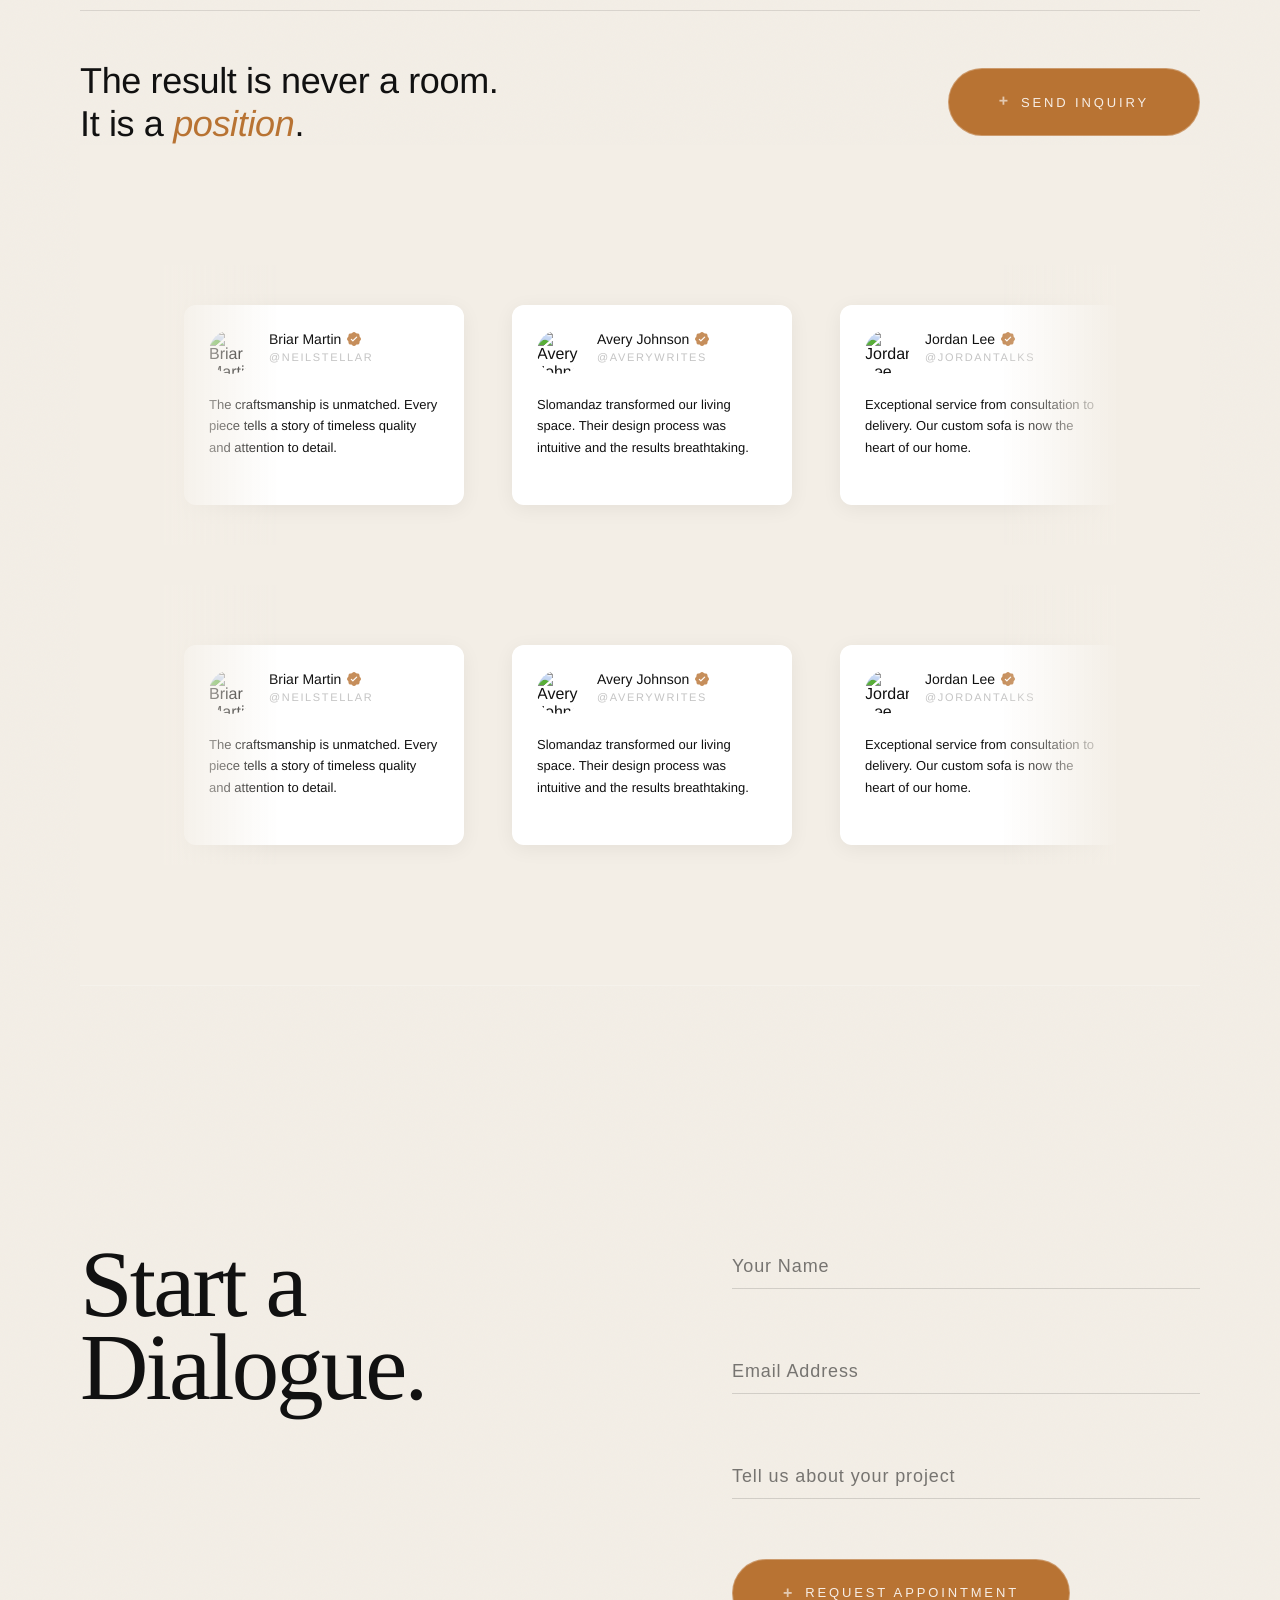
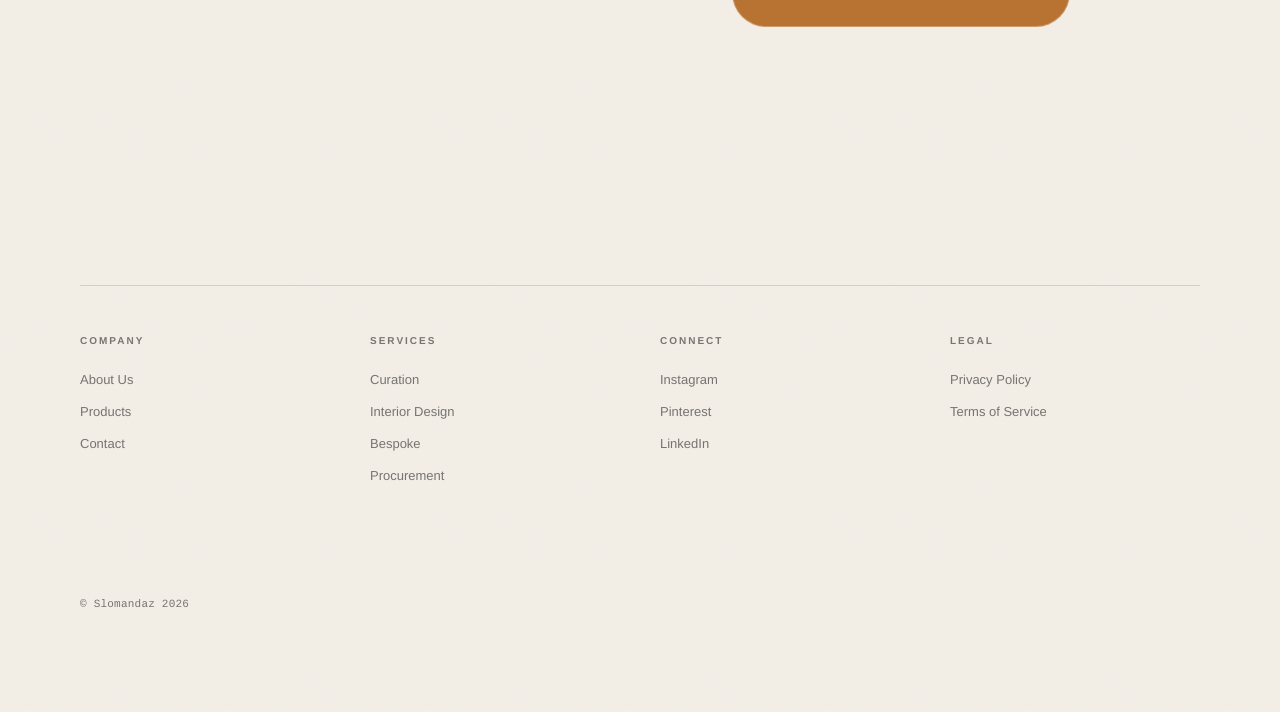
==== commit db0381d3: "updTED LINKS" ====
--- a/index.html
+++ b/index.html
@@ -190,7 +190,7 @@
 
   <!-- CTA -->
   <div class="archive-footer">
-    <a href="products.html" class="archive-cta">
+    <a href="/products/" class="archive-cta">
       <span>+</span> View Catalogue
     </a>
   </div>
@@ -471,7 +471,7 @@
         <span class="services-footer-note"
           >All services available globally</span
         >
-        <a href="#contact" class="services-cta cta">Start a Project</a>
+        <a href="/contact/" class="services-cta cta">Start a Project</a>
       </div>
    
 
@@ -571,7 +571,7 @@
           The result is never a room.<br />
           It is a <em>position</em>.
         </p>
-        <a href="#contact" class="process-cta cta">Send Inquiry</a>
+        <a href="/contact/index.html" class="process-cta cta">Send Inquiry</a>
       </div>
     </section>
 
@@ -645,19 +645,19 @@
         <div class="footer-column">
           <h4>Company</h4>
           <ul>
-            <li><a href="#">About Us</a></li>
-            <li><a href="#">Process</a></li>
-            <li><a href="#">Journal</a></li>
-            <li><a href="#">Contact</a></li>
+            <li><a href="/about/index.html">About Us</a></li>
+            <li><a href="/products/index.html">Products</a></li>
+            
+            <li><a href="/contact/index.html">Contact</a></li>
           </ul>
         </div>
         <div class="footer-column">
           <h4>Services</h4>
           <ul>
-            <li><a href="#">Curation</a></li>
-            <li><a href="#">Interior Design</a></li>
-            <li><a href="#">Bespoke</a></li>
-            <li><a href="#">Procurement</a></li>
+            <li><a href="contact/index.html">Curation</a></li>
+            <li><a href="contact/index.html">Interior Design</a></li>
+            <li><a href="contact/index.html">Bespoke</a></li>
+            <li><a href="contact/index.html">Procurement</a></li>
           </ul>
         </div>
         <div class="footer-column">
